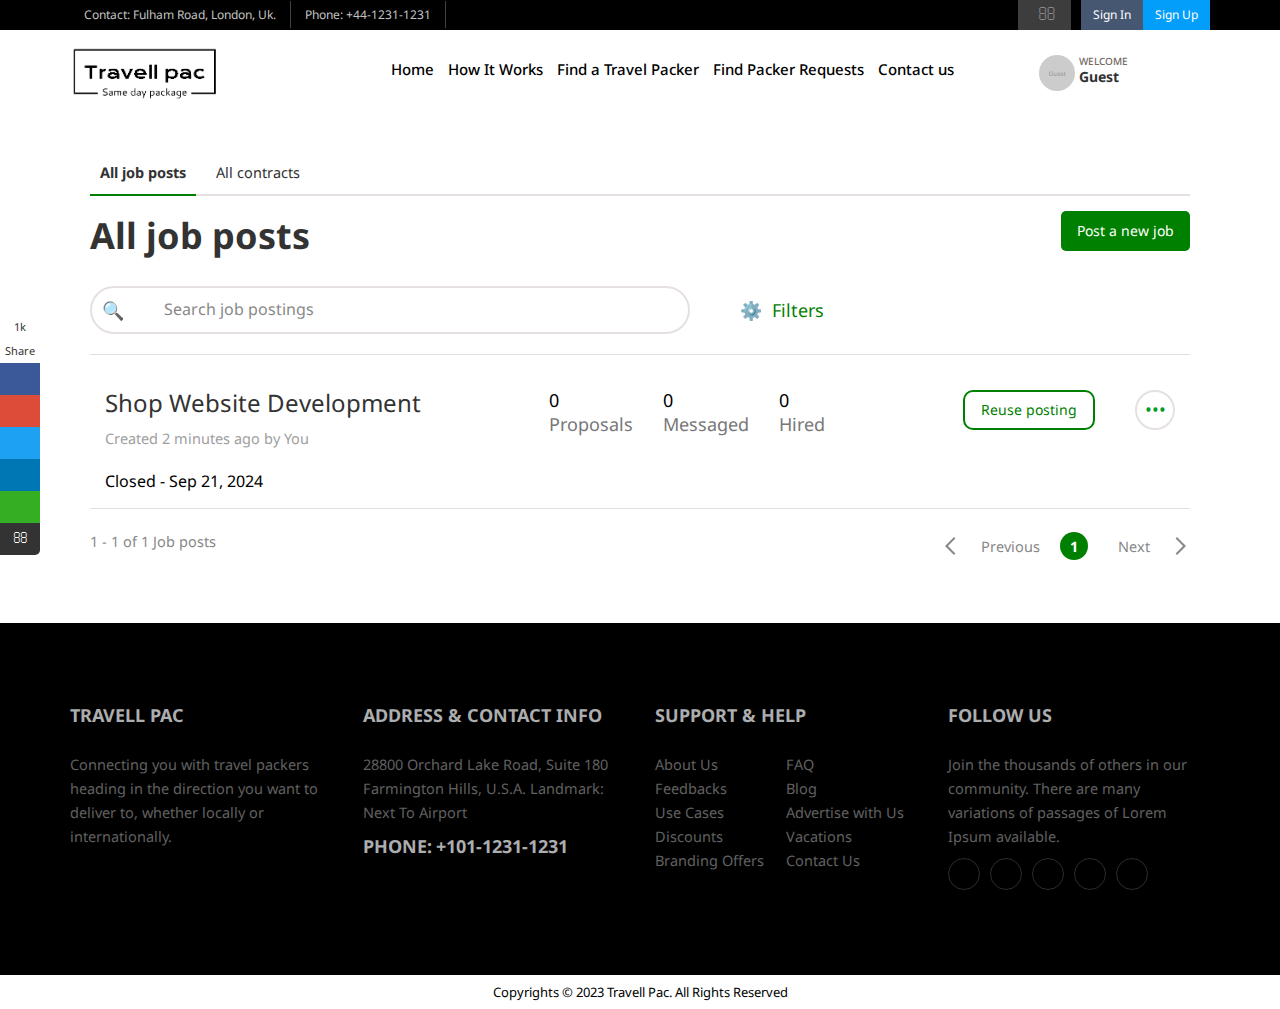
==== index.html @ 75d385e7 "feat: joblist profile settings" ====
<!DOCTYPE html>
<!-- saved from url=(0030)https://travelpac.m8share.com/ -->
<html lang="en">

<head>
    <meta http-equiv="Content-Type" content="text/html; charset=UTF-8">

    <!--== META TAGS ==-->

    <meta name="viewport" content="width=device-width, initial-scale=1, maximum-scale=1">
    <!-- FAV ICON -->
    <link rel="apple-touch-icon" sizes="180x180"
        href="https://travelpac.m8share.com/main/images/logo/apple-touch-icon.png">
    <link rel="icon" type="image/png" sizes="32x32"
        href="https://travelpac.m8share.com/main/images/logo/favicon-32x32.png">
    <link rel="icon" type="image/png" sizes="16x16"
        href="https://travelpac.m8share.com/main/images/logo/favicon-16x16.png">
    <!-- GOOGLE FONTS -->
    <link href="./Travell Pac - Secure Item Delivery via Travel Packers_files/css" rel="stylesheet">
    <!-- FONT-AWESOME ICON CSS -->
    <link rel="stylesheet" href="./Travell Pac - Secure Item Delivery via Travel Packers_files/font-awesome.min.css">
    <!--== ALL CSS FILES ==-->
    <link rel="stylesheet" href="./Travell Pac - Secure Item Delivery via Travel Packers_files/style.css">
    <link rel="stylesheet" href="./Travell Pac - Secure Item Delivery via Travel Packers_files/bootstrap.css">
    <link rel="stylesheet" href="./travel_joblist.css">

    <!-- Canonical Tag -->
    <link rel="canonical" href="https://www.travellpac.com/">

    <!-- Favicon -->
    <link rel="icon" href="https://www.travellpac.com/assets/images/favicon.ico" type="image/x-icon">

    <!-- Schema.org Markup -->
    <script type="application/ld+json">
    {
   "@context": "http://schema.org",
   "@type": "Organization",
   "name": "Travell Pac",
   "url": "https://www.travellpac.com",
   "logo": "https://www.travellpac.com/assets/images/logo.png",
   "sameAs": [
     "https://www.facebook.com/travellpac",
     "https://www.twitter.com/travellpac",
     "https://www.instagram.com/travellpac"
   ]
 }
</script>

    <title>Travell Pac - Secure Item Delivery via Travel Packers</title>

    <script defer="" src="./Travell Pac - Secure Item Delivery via Travel Packers_files/cdn.min.js.download"></script>

</head>

<body style="overflow: visible;">
    <!-- Preloader -->
    <div id="preloader" style="display: none;">
        <div id="status" style="display: none;">&nbsp;</div>
    </div>
    <div class="pop-bg"></div>

    <!-- MOBILE MENU -->
    <section>
        <div class="ed-mob-menu">
            <div class="ed-mob-menu-con">
                <div class="ed-mm-left">
                    <div class="wed-logo">
                        <a href="https://travelpac.m8share.com/"><img style="width:110px;"
                                src="./Travell Pac - Secure Item Delivery via Travel Packers_files/logo_black.png"
                                alt="">
                        </a>
                    </div>
                </div>
                <div class="ed-mm-right">
                    <div class="ed-mm-menu">
                        <a href="https://travelpac.m8share.com/#!" class="ed-micon"><i class="fa fa-bars"></i></a>
                        <div class="ed-mm-inn">
                            <a href="https://travelpac.m8share.com/" class="ed-mi-close"><i class="fa fa-times"></i></a>
                            <h4>Main</h4>
                            <ul>
                                <li><a href="https://travelpac.m8share.com/">Home</a></li>
                                <li><a href="https://travelpac.m8share.com/how-it-works">How It Works</a></li>

                            </ul>
                            <h4>Travel Packers</h4>
                            <ul>
                                <li><a href="https://travelpac.m8share.com/find-packer">Find a Travel Packer</a></li>
                                <li><a href="https://travelpac.m8share.com/become-packer">Become a Travel Packer</a>
                                </li>
                            </ul>
                            <h4>Support</h4>
                            <ul>
                                <li><a href="https://travelpac.m8share.com/safety-security">Safety &amp; Security</a>
                                </li>
                                <li><a href="https://travelpac.m8share.com/faq">FAQ</a></li>
                                <li><a href="https://travelpac.m8share.com/contact">Contact Us</a></li>
                            </ul>
                            <h4>Account</h4>
                            <ul>
                                <li><a href="https://travelpac.m8share.com/register">Sign Up</a></li>
                                <li><a href="https://travelpac.m8share.com/login">Login</a></li>
                                <li><a href="https://travelpac.m8share.com/forgot-password">Forgot Password</a></li>
                            </ul>

                        </div>
                    </div>
                </div>

            </div>
        </div>
    </section>
    <!--HEADER SECTION-->
    <section>

        <div class="ed-top">
            <div class="container">
                <div class="row">
                    <div class="col-md-12">
                        <div class="ed-com-t1-left">
                            <ul>
                                <li><a href="https://travelpac.m8share.com/#">Contact: Fulham Road, London, Uk.</a>
                                </li>
                                <li><a href="https://travelpac.m8share.com/#">Phone: +44-1231-1231</a>
                                </li>
                            </ul>
                        </div>
                        <div class="ed-com-t1-right">
                            <ul>
                                <li><span class="sear-pop pop-ini" data-pop="pop-search"><i
                                            class="fa fa-search aria-hidden=" true"=""></i></span></li>
                                <li><a href="https://travelpac.m8share.com/login" class="top-sign">Sign In</a>
                                </li>
                                <li><a href="https://travelpac.m8share.com/reqister" class="top-regi">Sign Up</a>
                                </li>

                            </ul>
                        </div>
                        <div class="ed-com-t1-social">
                            <ul>
                                <li><a href="https://travelpac.m8share.com/#"><i class="fa fa-facebook"
                                            aria-hidden="true"></i></a>
                                </li>
                                <li><a href="https://travelpac.m8share.com/#"><i class="fa fa-youtube"
                                            aria-hidden="true"></i></a>
                                </li>
                                <li><a href="https://travelpac.m8share.com/#"><i class="fa fa-twitter"
                                            aria-hidden="true"></i></a>
                                </li>
                            </ul>
                        </div>
                    </div>
                </div>
            </div>
        </div>

        <!-- LOGO AND MENU SECTION -->
        <div class="top-logo affix-top" data-spy="affix" data-offset-top="250">
            <div class="container">
                <div class="row">
                    <div class="col-md-12">
                        <div class="wed-logo">
                            <a href="https://travelpac.m8share.com/"><img style="width:150px"
                                    src="./Travell Pac - Secure Item Delivery via Travel Packers_files/logo_black.png"
                                    alt="">
                            </a>
                        </div>
                        <div class="main-menu">
                            <ul>
                                <li><a href="https://travelpac.m8share.com/">Home</a>
                                </li>
                                <li class="about-menu">
                                    <a href="https://travelpac.m8share.com/how-it-works" class="mm-arr">How It Works</a>
                                    <!-- MEGA MENU 1 -->

                                </li>

                                <li class="about-menu">
                                    <a href="https://travelpac.m8share.com/find-packer" class="mm-arr">Find a Travel
                                        Packer</a>
                                    <!-- MEGA MENU 1 -->

                                </li>

                                <li class="about-menu">
                                    <a href="https://travelpac.m8share.com/find-packer-requests" class="mm-arr">Find
                                        Packer Requests</a>
                                    <!-- MEGA MENU 1 -->

                                </li>

                                <li><a href="https://travelpac.m8share.com/contact">Contact us</a>
                                </li>
                            </ul>
                        </div>
                        <div class="al">
                            <div class="head-pro pop-ini" id="profileDropdown">
                                <div>
                                    <img src="./Travell Pac - Secure Item Delivery via Travel Packers_files/200"
                                        alt="Profile Image" loading="lazy">
                                    <div>
                                        <b>Welcome</b>
                                        <h4>Guest</h4>
                                    </div>
                                </div>
                                <i class="fa fa-angle-down dropdown-arrow"></i>
                            </div>

                            <!-- Dropdown Menu -->
                            <div class="dropdown-menu" id="dropdownMenu">
                                <a href="https://travelpac.m8share.com/login">Sign In</a>
                                <a href="https://travelpac.m8share.com/register">Sign Up</a>
                            </div>
                        </div>
                    </div>
                </div>
            </div>
        </div>
        <!-- HEADER & MENU -->
        <div class="menu-pop menu-pop2 pop pop-advi">
            <span class="menu-pop-clo pop-clo"><i class="fa fa-times" aria-hidden="true"></i></span>
            <div class="inn">
                <div class="menu-pop-help">
                    <h4>Support Team</h4>
                    <div class="user-pro">
                        <img src="./Travell Pac - Secure Item Delivery via Travel Packers_files/1.jpg" alt=""
                            loading="lazy">
                    </div>
                    <div class="user-bio">
                        <h5>Ashley emyy</h5>
                        <span>Senior trip advisor</span>
                        <a href="https://travelpac.m8share.com/enquiry.html" class="btn btn-primary btn-sm">Ask your
                            doubts</a>
                    </div>
                </div>
                <div class="menu-pop-soci">
                    <ul>
                        <li><a href="https://travelpac.m8share.com/#"><i class="fa fa-facebook"
                                    aria-hidden="true"></i></a></li>
                        <li><a href="https://travelpac.m8share.com/#"><i class="fa fa-twitter"
                                    aria-hidden="true"></i></a></li>
                        <li><a href="https://travelpac.m8share.com/#"><i class="fa fa-whatsapp"
                                    aria-hidden="true"></i></a></li>
                        <li><a href="https://travelpac.m8share.com/#"><i class="fa fa-linkedin"
                                    aria-hidden="true"></i></a></li>
                        <li><a href="https://travelpac.m8share.com/#"><i class="fa fa-youtube-play"
                                    aria-hidden="true"></i></a></li>
                        <li><a href="https://travelpac.m8share.com/#"><i class="fa fa-instagram"
                                    aria-hidden="true"></i></a></li>
                    </ul>
                </div>

                <ul class="menu-pop-info">
                    <li><a href="https://travelpac.m8share.com/#!"><i class="fa fa-phone" aria-hidden="true"></i>+92
                            (8800) 68 - 8960</a></li>
                    <li><a href="https://travelpac.m8share.com/#!"><i class="fa fa-whatsapp" aria-hidden="true"></i>+92
                            (8800) 68 - 8960</a></li>
                    <li><a href="https://travelpac.m8share.com/#!"><i class="fa fa-envelope-o"
                                aria-hidden="true"></i>help@company.com</a></li>
                    <li><a href="https://travelpac.m8share.com/#!"><i class="fa fa-map-marker"
                                aria-hidden="true"></i>3812 Lena Lane City Jackson
                            Mississippi</a></li>
                </ul>

                <div class="late-news">
                    <h4>Latest news</h4>
                    <ul>
                        <li>
                            <div class="rel-pro-img">
                                <img src="./Travell Pac - Secure Item Delivery via Travel Packers_files/01.jpg" alt=""
                                    loading="lazy">
                            </div>
                            <div class="rel-pro-con">
                                <h5>Long established fact that a reader distracted</h5>
                                <span class="ic-date">12 Dec 2023</span>
                            </div>
                            <a href="https://travelpac.m8share.com/hotel-detail.html" class="fclick"></a>
                        </li>
                        <li>
                            <div class="rel-pro-img">
                                <img src="./Travell Pac - Secure Item Delivery via Travel Packers_files/02.jpeg" alt=""
                                    loading="lazy">
                            </div>
                            <div class="rel-pro-con">
                                <h5>Long established fact that a reader distracted</h5>
                                <span class="ic-date">12 Dec 2023</span>
                            </div>
                            <a href="https://travelpac.m8share.com/hotel-detail.html" class="fclick"></a>
                        </li>
                        <li>
                            <div class="rel-pro-img">
                                <img src="./Travell Pac - Secure Item Delivery via Travel Packers_files/04.jpeg" alt=""
                                    loading="lazy">
                            </div>
                            <div class="rel-pro-con">
                                <h5>Long established fact that a reader distracted</h5>
                                <span class="ic-date">12 Dec 2023</span>
                            </div>
                            <a href="https://travelpac.m8share.com/hotel-detail.html" class="fclick"></a>
                        </li>
                        <li>
                            <div class="rel-pro-img">
                                <img src="./Travell Pac - Secure Item Delivery via Travel Packers_files/05.jpeg" alt=""
                                    loading="lazy">
                            </div>
                            <div class="rel-pro-con">
                                <h5>Long established fact that a reader distracted</h5>
                                <span class="ic-date">12 Dec 2023</span>
                            </div>
                            <a href="https://travelpac.m8share.com/hotel-detail.html" class="fclick"></a>
                        </li>
                    </ul>
                </div>

                <!-- HELP BOX -->
                <div class="prof-rhs-help">
                    <div class="inn">
                        <h3>Tell us your Needs</h3>
                        <p>Tell us what kind of service you are looking for.</p>
                        <a href="https://travelpac.m8share.com/register.html">Register for free</a>
                    </div>
                </div>
                <!-- END HELP BOX -->
            </div>
        </div>
        <!-- END HEADER & MENU -->
    </section>

    <script>
        document.getElementById('profileDropdown').addEventListener('click', function () {
            var dropdownMenu = document.getElementById('dropdownMenu');
            var profileDropdown = document.getElementById('profileDropdown');

            // Toggle dropdown menu visibility
            dropdownMenu.style.display = dropdownMenu.style.display === 'block' ? 'none' : 'block';

            // Toggle the open class to rotate the arrow
            profileDropdown.classList.toggle('open');
        });

        // Close the dropdown if clicked outside
        window.addEventListener('click', function (event) {
            var profileDropdown = document.getElementById('profileDropdown');
            var dropdownMenu = document.getElementById('dropdownMenu');

            if (!profileDropdown.contains(event.target)) {
                dropdownMenu.style.display = 'none';
                profileDropdown.classList.remove('open');
            }
        });

    </script>
    <!--END HEADER SECTION-->

    <!--====== JOBLIST  SECTION ==========-->
    <section>
        <div class=" tb-space">
            <div class="container tips_1">
                <div class="container-joblist .tb-space">
                    <!-- Tabs -->
                    <div class="tabs">
                        <span class="line" style="width: 100%;"></span>
                        <span class="tab active">All job posts</span>
                        <span class="tab">All contracts</span>
                    </div>
                    <header class="header">
                        <h3>All job posts</h3>
                        <!-- Post a new job button -->
                        <button class="post-new-job">Post a new job</button>
                    </header>
                    <!-- Search Bar and Filters -->
                    <div class="search-section">
                        <div class="search-container">
                            <span class="search-icon">🔍</span>
                            <input type="text" placeholder="Search job postings">

                        </div>
                        <span class="filter-section">
                            <span class="filter-icon">⚙️</span>
                            <a href="#" class="filter-link">
                                Filters
                            </a>
                        </span>
                    </div>
                    <!-- Job Post -->
                    <div class="job-post">
                        <div class="job-section">
                            <div class="job-title">
                                <h3>Shop Website Development</h3>
                                <span>Created 2 minutes ago by You</span>
                            </div>
                            <div class="job-meta">
                                <span class="notify"><small>0</small> Proposals</span>
                                <span class="notify"><small>0</small> Messaged</span>
                                <span class="notify"><small>0</small> Hired</span>
                            </div>

                            <div class="repost-section">
                                <button class="reuse-posting">Reuse posting</button>
                                <button class="dots">•••</button>
                            </div>

                        </div>
                        <div class="closed-date">Closed - Sep 21, 2024</div>
                    </div>

                    <!-- Pagination -->
                    <div class="pagination">
                        <p>1 - 1 of 1 Job posts</p>
                        <div class="page-section">
                            <span class="ooui--next-rtl"></span>
                            <span class="previous">Previous</span>
                            <div class="page-numbers">
                                <span class="page-number active">1</span>
                            </div>
                            <span class="next">Next</span>
                            <span class="ooui--next-ltr"></span>
                        </div>
                    </div>
                </div>
            </div>
        </div>
        </div>
    </section>
    <!--====== END PROFILE SECTION  ==========-->

    <!--====== FOOTER 1 ==========-->

    <!--====== FOOTER 2 ==========-->
    <section>
        <div class="rows">
            <div class="footer " style="padding-top:70px;">
                <div class="container">
                    <div class="foot-sec2 pt-5">
                        <div>
                            <div class="row">
                                <div class="col-sm-3 foot-spec foot-com">
                                    <h4><span>Travell</span> Pac</h4>
                                    <p>Connecting you with travel packers heading in the direction you want to deliver
                                        to, whether locally or internationally.</p>
                                </div>
                                <div class="col-sm-3 foot-spec foot-com">
                                    <h4><span>Address</span> &amp; Contact Info</h4>
                                    <p>28800 Orchard Lake Road, Suite 180 Farmington Hills, U.S.A. Landmark: Next To
                                        Airport</p>
                                    <p><span class="strong">Phone:</span> <span
                                            class="highlighted">+101-1231-1231</span></p>
                                </div>
                                <div class="col-sm-3 col-md-3 foot-spec foot-com">
                                    <h4><span>Support</span> &amp; Help</h4>
                                    <ul class="two-columns">
                                        <li><a href="https://travelpac.m8share.com/#">About Us</a></li>
                                        <li><a href="https://travelpac.m8share.com/#">FAQ</a></li>
                                        <li><a href="https://travelpac.m8share.com/#">Feedbacks</a></li>
                                        <li><a href="https://travelpac.m8share.com/#">Blog</a></li>
                                        <li><a href="https://travelpac.m8share.com/#">Use Cases</a></li>
                                        <li><a href="https://travelpac.m8share.com/#">Advertise with Us</a></li>
                                        <li><a href="https://travelpac.m8share.com/#">Discounts</a></li>
                                        <li><a href="https://travelpac.m8share.com/#">Vacations</a></li>
                                        <li><a href="https://travelpac.m8share.com/#">Branding Offers</a></li>
                                        <li><a href="https://travelpac.m8share.com/#">Contact Us</a></li>
                                    </ul>
                                </div>
                                <div class="col-sm-3 foot-social foot-spec foot-com">
                                    <h4><span>Follow</span> Us</h4>
                                    <p>Join the thousands of others in our community. There are many variations of
                                        passages of Lorem Ipsum available.</p>
                                    <ul>
                                        <li><a href="https://travelpac.m8share.com/#"><i class="fa fa-facebook"
                                                    aria-hidden="true"></i></a></li>
                                        <li><a href="https://travelpac.m8share.com/#"><i class="fa fa-google-plus"
                                                    aria-hidden="true"></i></a></li>
                                        <li><a href="https://travelpac.m8share.com/#"><i class="fa fa-twitter"
                                                    aria-hidden="true"></i></a></li>
                                        <li><a href="https://travelpac.m8share.com/#"><i class="fa fa-linkedin"
                                                    aria-hidden="true"></i></a></li>
                                        <li><a href="https://travelpac.m8share.com/#"><i class="fa fa-youtube"
                                                    aria-hidden="true"></i></a></li>
                                    </ul>
                                </div>
                            </div>
                        </div>
                    </div>
                </div>
            </div>
        </div>
    </section>
    <!--====== FOOTER - COPYRIGHT ==========-->
    <section>
        <div class="rows copy">
            <div class="container">
                <p>Copyrights © 2023 Travell Pac. All Rights Reserved</p>
            </div>
        </div>
    </section>
    <section>
        <div class="icon-float">
            <ul>
                <li><a href="https://travelpac.m8share.com/#" class="sh">1k <br> Share</a></li>
                <li><a href="https://travelpac.m8share.com/#" class="fb1"><i class="fa fa-facebook"
                            aria-hidden="true"></i></a></li>
                <li><a href="https://travelpac.m8share.com/#" class="gp1"><i class="fa fa-google-plus"
                            aria-hidden="true"></i></a></li>
                <li><a href="https://travelpac.m8share.com/#" class="tw1"><i class="fa fa-twitter"
                            aria-hidden="true"></i></a></li>
                <li><a href="https://travelpac.m8share.com/#" class="li1"><i class="fa fa-linkedin"
                            aria-hidden="true"></i></a></li>
                <li><a href="https://travelpac.m8share.com/#" class="wa1"><i class="fa fa-whatsapp"
                            aria-hidden="true"></i></a></li>
                <li><a href="https://travelpac.m8share.com/#" class="sh1"><i class="fa fa-envelope-o"
                            aria-hidden="true"></i></a></li>
            </ul>
        </div>
    </section>
    <!--========= Scripts ===========-->
    <script src="./Travell Pac - Secure Item Delivery via Travel Packers_files/jquery-latest.min.js.download"></script>
    <script src="./Travell Pac - Secure Item Delivery via Travel Packers_files/bootstrap.js.download"></script>
    <script src="./Travell Pac - Secure Item Delivery via Travel Packers_files/jquery-ui.js.download"></script>
    <script src="./Travell Pac - Secure Item Delivery via Travel Packers_files/wow.min.js.download"></script>
    <script src="./Travell Pac - Secure Item Delivery via Travel Packers_files/select-opt.js.download"></script>
    <script src="./Travell Pac - Secure Item Delivery via Travel Packers_files/slick.js.download"></script>
    <script src="./Travell Pac - Secure Item Delivery via Travel Packers_files/custom.js.download"></script>
    <script src="./travel_joblist.js"></script>
    <script>
        $('.multiple-items').slick({
            dots: true,
            arrows: false,
            infinite: false,
            slidesToShow: 3,
            slidesToScroll: 1,
            autoplay: true,
            autoplaySpeed: 3000,
            responsive: [{
                breakpoint: 992,
                settings: {
                    slidesToShow: 1,
                    slidesToScroll: 1,
                    centerMode: false,
                }
            }]

        });
        $('.slider-all').slick({
            dots: true,
            infinite: false,
            slidesToShow: 2,
            slidesToScroll: 1,
            autoplay: false,
            autoplaySpeed: 3000,
            responsive: [{
                breakpoint: 992,
                settings: {
                    slidesToShow: 1,
                    slidesToScroll: 1,
                    centerMode: false,
                }
            }]

        });
    </script>


</body>

</html>
---- Travell Pac - Secure Item Delivery via Travel Packers_files/style.css ----
@import url("https://fonts.googleapis.com/css2?family=Playfair+Display:wght@500;600;700&display=swap"); @import url("https://fonts.googleapis.com/css2?family=Noto+Sans:wght@300;400;500;600;700&display=swap"); body {
    font-family: "Noto Sans", sans-serif;
    font-size: 14px;
    color: rgb(114, 112, 112);
}

/*! CSS Used fontfaces */
@font-face {
    font-family: "Founders Grotesk-Medium";
    src: url("https://anima-uploads.s3.amazonaws.com/5a58a55c34afe0000bedfddd/FoundersGrotesk-Medium.ttf") format("truetype");
}

@font-face {
    font-family: "Founders Grotesk-Regular";
    src: url("https://anima-uploads.s3.amazonaws.com/5a58a55c34afe0000bedfddd/FoundersGrotesk-Regular.ttf") format("truetype");
}
a {
    text-decoration: none;
    cursor: pointer;
    transition: all 0.5s ease 0s;
}

a:hover {
    text-decoration: none;
    transition: all 0.5s ease 0s;
}

a, p, li, td, span {
    font-size: 14.5px;
    line-height: 24px;
    font-weight: 400;
}

h1, h2 {
    font-family: "Playfair Display", serif;
    font-weight: 700;
}

ol, ul {
    list-style: none;
    padding: 0px;
    margin: 0px;
}

div::after {
    content: "";
    display: table;
}

.link-btn {
    font-weight: 600;
    padding: 8px 25px;
    border-radius: 3px;
    text-decoration: none;
    display: inline-block;
    cursor: pointer;
    font-size: 14px;
    transition: all 0.5s ease 0s;
    color: rgb(255, 255, 255);
    border: 0px solid #e92c45;
    background: #e92c45;
}

.link-btn:hover {
    background-color: rgb(226, 52, 100);
    transition: all 0.5s ease 0s;
    color: rgb(255, 255, 255);
}

.div {
    transition: all 0.5s ease 0s;
}

.div:hover {
    transition: all 0.5s ease 0s;
}

.com-colo-abou {
}

.com-colo-abou p, li {
    color: rgb(136, 136, 136);
}
:root{
    --topspac: 70px;
}
@media screen and (max-width:992px) {
    :root{
        --topspac:54px;
    }
}
.inn-page-bg {
    position: relative;
    overflow: hidden;
    background: rgb(243, 243, 243);
    margin-top: var(--topspac);
}
.inn-page-bg.com-colo{margin-top: 0;}
.inn-page-con-bg {
    position: relative;
    overflow: hidden;
    background: rgb(255, 255, 255);
    box-shadow: rgba(150, 150, 150, 0.4) 0px -2px 7px;
    padding: 70px 20px 30px;
}

::-webkit-input-placeholder {
    color: rgb(107, 122, 136);
}

.head {
    background: rgb(255, 255, 255);
    padding: 15px 0px;
    transition: opacity 2s ease-in 0s;
}

.head_left {
    padding-left: 0px !important;
}

.head_left img {
}

.head_right_all {
    padding-right: 1px !important;
}

.head_right {
}

.head_right ul {
    padding: 0px;
    margin: 0px auto;
    float: right;
}

.head_right ul li {
    display: inline-block;
    vertical-align: bottom;
}

.head_right ul li a {
    font-size: 13px;
    font-weight: 600;
    text-decoration: none;

}

.head_right ul li:first-child a {
    padding-right: 7px;
    color: rgb(94, 100, 105);
}

.head_right ul li:nth-child(2) a {
    padding-right: 7px;
    color: rgb(94, 100, 105);
}

.head_right ul li:nth-child(3) a {
}

.head_right ul li a i {
}

.head_right ul li a .fa-facebook {
    background: rgb(59, 89, 152);
}

.head_right ul li a .fa-google-plus {
    background: rgb(221, 75, 57);
}

.head_right ul li a .fa-twitter {
    background: rgb(85, 172, 238);
}

.head_right ul li a .fa-linkedin {
    background: rgb(0, 119, 181);
}

.head_right ul li a .fa-whatsapp {
    background: rgb(62, 173, 25);
}

.head_right ul li:nth-child(2) {
}

.spe-title {
    text-align: center;
    position: relative;
    overflow: hidden;
    margin-bottom: 50px;
}

.spe-title h2{
    margin-bottom: 0px;
    padding-bottom: 20px;
    margin-top: 0px;
    text-transform: capitalize;
    font-size: 44px;
    color: rgb(37, 61, 82);
}

.spe-title h2 span{
    color: rgb(244, 54, 79);
    font-size: 44px;
    font-weight: 600;
}
.tit-inn-pg h1{}
.tit-inn-pg h1 span{}
.spe-title p {
    margin-bottom: 0px;
    font-size: 20px;
    font-weight: 300;
    padding-top: 12px;
    color: rgb(136, 136, 136);
    line-height: 30px;
}

.spe-title-1 {
}

.spe-title-1 h2 {
    color: rgb(37, 61, 82);
}

.spe-title-1 h2 span {
}

.spe-title-1 p {
    color: rgb(78, 89, 99);
}

.title-line {
    margin-top: -10px;
}

.tl-1 {
    width: 80px;
    height: 1px;
    display: inline-block;
    background: rgb(238, 238, 238);
}

.tl-2 {
    display: inline-block;
    height: 12px;
    margin: 0px 5px;
    position: relative;
    top: 5px;
    width: 12px;
    border: 1px solid rgb(235, 193, 49);
    border-radius: 50px;
}

.tl-3 {
    width: 80px;
    height: 1px;
    display: inline-block;
    background: rgb(238, 238, 238);
}

.menu_book {
    float: right;
    position: relative;
    overflow: hidden;
    margin-top: 10px;
}

.nav > li > a {
    font-weight: 600;
    font-size: 14px;

}

.dropdown-menu > li > a {
    font-weight: 500;
    font-size: 14px;

}

.menu_book a {
    font-weight: 700;
    text-decoration: none;
    color: rgb(255, 255, 255);
    padding: 6px 15px;
    border-radius: 2px;
    display: inline-block;
    background: linear-gradient(rgb(26, 165, 216), rgb(19, 134, 177));

}

.menu_book a:hover {
    color: rgb(255, 255, 255);
    background: rgb(76, 178, 219);
    border-radius: 2px;
    box-shadow: rgba(0, 0, 0, 0.25) 0px 1px 5px;
}

.dropdown-menu > li > a {
    transition: all 0.5s ease 0s;
}

.dropdown-menu > li > a {
}

.dropdown-menu > li > a:hover {
    transition: all 0.5s ease 0s;
    background-color: rgb(26, 165, 216);
    cursor: pointer;
    padding-left: 25px;
}

.tourz-hom-ser {
    position: relative;
    overflow: hidden;
}

.tourz-hom-ser ul {
}
.ban-shrt-cut-link{
    float: left;
    width: 100%;
    padding-top: 30px;
}
.tourz-hom-ser ul li, .ban-shrt-cut-link ul li {
    float: left;
    width: 33.333%;
    padding: 0px 15px;
}
.ban-shrt-cut-link ul li{width: auto;padding: 0 12px 12px 0;}
.ban-shrt-cut-link ul li a {
    background: #e8095a00;
    width: 90px;
    height: 90px;
    display: block;
    padding: 18px 2px 10px 2px;
    text-align: center;
    color: #fff;
    border-radius: 5px;
    /* font-family: 'Arimo', sans-serif; */
    /* position: relative; */
    /* overflow: hidden; */
    line-height: 24px;
    border: 1px solid #9fa8a0;
}
.ban-shrt-cut-link ul li img{
    display: table;
    text-align: center;
    margin: 0 auto;
    padding-bottom: 5px;
    width: 36px;
}
.hom-quick-acc {
    position: relative;
    background-image: linear-gradient(225deg, rgb(240, 240, 255) 0%, rgb(227, 210, 255) 99%);
    border-radius: 45px;
    padding: 40px;
    text-align: center;
    box-shadow: rgba(0, 0, 0, 0.05) 0px 2px 12px -3px;
}

.cta-1 {
    text-transform: uppercase;
    font-weight: 700;
    padding: 10px 60px;
    border-radius: 2px;
    text-decoration: none;
    display: inline-block;
    color: rgb(255, 255, 255);
    font-size: 13px;
    transition: all 0.5s ease 0s;
    background: rgb(0, 0, 0);
    border: 2px solid rgb(0, 0, 0);
}

.hom-quick-acc:hover .cta-1 {
    background: rgb(255, 255, 255);
    color: rgb(0, 0, 0);
    box-shadow: rgba(29, 29, 33, 0.09) 0px 14px 12px -3px;
    border: 2px solid rgb(0, 0, 0);
}

.cta-2 {
    background: linear-gradient(39deg, rgb(68, 68, 189), rgb(3, 158, 249) 80%) 0% 0% / 100% 100% rgb(37, 111, 218);
    color: rgb(255, 255, 255);
    border: 0px solid rgb(255, 167, 120);
    padding: 12px 40px;
    font-size: 16px;
    transition: all 0.5s ease 0s;
    border-radius: 5px;
    font-weight: 500;
    text-align: center;
    display: block;
}

.cta-3-sml {
}

.hom-quick-acc-1 {
}

.hom-quick-acc-2 {
    background-image: linear-gradient(225deg, rgb(255, 237, 254) 0%, rgb(255, 210, 210) 99%);
}

.hom-quick-acc-3 {
    background-image: linear-gradient(135deg, rgb(253, 252, 251) 0%, rgb(226, 209, 195) 100%);
}

.hom-quick-acc-4 {
    background-image: linear-gradient(to top, rgb(204, 237, 208) 0%, rgb(238, 255, 236) 100%);
}

.hom-quick-acc-5 {
    background-image: linear-gradient(to top, rgb(234, 241, 184) 0%, rgb(250, 255, 218) 100%);
}

.hom-quick-acc h2 {
    color: rgb(0, 0, 0);
    font-size: 23px;
    font-weight: 500;
    line-height: 38px;
    padding-bottom: 30px;
    margin: 0px;
}

.hom-quick-acc h2 span {
    font-family: "Playfair Display", serif;
    font-size: 38px;
    font-weight: 500;
    display: block;
    line-height: 38px;
}

.hom-quick-acc img {
    position: relative;
    width: 90%;
    right: 0px;
    bottom: 0px;
}

.tourz-pop-ser-btn {
}

.tourz-pop-ser-btn img {
}

.tourz-top-phone {
    border: 1px solid rgb(154, 114, 154);
    border-radius: 50px;
}

.autocomplete-content ul li a {
    border-bottom: 1px solid rgb(224, 224, 224);
}

.profile-btn {
    border: none;
    height: 30px;
    line-height: 26px;
    color: rgb(255, 255, 255);
    padding: 2px 10px;
    border-radius: 2px;

    background: linear-gradient(rgb(232, 9, 90), rgb(212, 8, 82));
}

.profile-btn:hover {
    color: rgb(255, 255, 255);
}

.autocomplete-content li img {
    float: left;
    left: 0px;
    top: 15px;
    width: 26px !important;
    height: 26px !important;
}

.autocomplete-content li {
}

.al {
    float: left;
    position: relative;
    width: calc(15%);
}

.al::after {
    font-size: 22px;
    transition: all 0.5s ease 0s;
    right: -12px;
    top: 5px;
    color: rgb(216, 200, 191);
}

.head-pro {
    padding: 10px 0px 0px;
    display: flex;
    align-items: center;
    cursor: pointer;
    position: relative;
    gap: 10px;
}

.head-pro img {
    width: 36px;
    height: 36px;
    border-radius: 50%;
    object-fit: cover;
    float: left;
    margin-right: 10px;
    transition: all 0.5s ease 0s;
    animation: 5s ease 0s infinite normal both running roatepro;
    position: absolute;
    left: 0px;
    top: 15px;
}
.al .dropdown-menu {
    display: none;
    position: absolute;
    top: 50px;
    right: 0;
    background-color: #fff;
    border: 1px solid #ddd;
    border-radius: 4px;
    box-shadow: 0 2px 10px rgba(0, 0, 0, 0.1);
    min-width: 150px;
    z-index: 1000;
    padding: 10px 0;
}

.al .dropdown-menu a {
    display: block;
    padding: 10px 20px;
    text-decoration: none;
    color: #333;
    font-weight: 500;
    transition: background-color 0.3s ease;
}

.al .dropdown-menu a:hover {
    background-color: #f5f5f5;
}

.al .dropdown-arrow {
    position: relative;
    top: 10px;
}
/* Rotating arrow on open */
.head-pro.open .dropdown-arrow {
    transform: rotate(180deg);
}

@keyframes roatepro {
    0% {
        transform: rotate(0deg);
    }

    25% {
        transform: rotate(-20deg);
    }

    50% {
        transform: rotate(0deg);
    }

    75% {
        transform: rotate(20deg);
    }

    100% {
        transform: rotate(0deg);
    }
}

.head-pro div {
    padding: 0px 0px 0px 20px;
}

.head-pro b {
    padding: 0px;
    font-size: 10px;
    font-weight: 500;
    color: rgb(116, 106, 99);
    line-height: 15px;
    text-transform: uppercase;
}

.head-pro h4 {
    margin: -1px 0px 0px;
    font-size: 14px;
    line-height: 15px;
}

.fclick {
    position: absolute;
    width: 100%;
    height: 100%;
    inset: 0px;
}

.tourz-search {
    padding: 80px 0px 60px;
    background: url("../images/banne.png") center bottom / 100% no-repeat rgb(255, 214, 0);
    position: relative;
    margin-top: var(--topspac);
}

.tourz-search-1 {
    padding: 0px 0px 20px;
    width: 100%;
    margin: 0px auto;
    text-align: center;
    position: relative;
}

.tourz-search-1 h1 {
    font-size: 56px;
    padding-bottom: 10px;
    color: rgb(0, 0, 0);
}

.tourz-search-1 p {
    font-size: 20px;
}

.ban-search {
    width: 90%;
    position: relative;
    background: rgb(255, 255, 255);
    padding: 15px;
    border-radius: 10px;
    margin: 30px auto 0px;
    display: table;
    box-shadow: rgba(29, 29, 33, 0.09) 0px 2px 12px -3px;
    transition: all 0.5s ease-in-out 0s;
}

.ban-search.act {
    z-index: 4;
}

.ban-search ul {
    margin: 0px;
    padding: 0px;
}

.ban-search ul li {
    /* float: left;
    width: 20%; */
    padding: 0px 5px;
    list-style-type: none;
    text-align: center;
    font-family: "Noto Sans";
}

.ban-search ul li.sr-look {
    width: 25%;
}

.ban-search ul li.sr-date {
    width: 15%;
}

.ban-search ul li.sr-gue {
    width: 25%;
}

.ban-search ul li.sr-btn {
}

.ban-search ul li.sr-look .chosen-container-single, .ban-search ul li.sr-look .chosen-container-single .chosen-single {
    border-radius: 30px 0px 0px 30px;
    border: 0px;
}

.ban-search ul li input, .ban-search ul li .chosen-select {
    height: 52px;
    border: 0px solid rgb(56, 73, 106);
}

.ban-search .chosen-container .chosen-single {
    border: 0px;
    height: 50px;
    line-height: 40px;
    padding: 15px 5px 0px 15px;
}

.ban-search ul li.sr-look .chosen-container-single .chosen-single span {
}

.ban-search ul li.sr-look .chosen-container-single .chosen-single div b::before {
    top: 7px;
}

.ban-search ul li.sr-sea {
    width: 53%;
    margin: 0px 1%;
}

.ban-search ul li input {
    width: 100%;
    display: block;
    line-height: 38px;
    outline: none;
    background: rgb(255, 255, 255);
    box-sizing: border-box;
    color: rgb(26, 42, 56);
    font-weight: 600;
    opacity: 1;
    font-family: "Noto Sans";
    box-shadow: none;
    font-size: 16px !important;
}

.ban-search ul li input[type="submit"] {
    background: linear-gradient(39deg, rgb(68, 68, 189), rgb(3, 158, 249) 80%);
    color: rgb(255, 255, 255);
    border: 0px solid rgb(255, 167, 120);
    padding: 5px 15px;
    font-size: 18px;
    letter-spacing: 1px;
    transition: all 0.5s ease 0s;
    border-radius: 5px;
    font-weight: 600;
    font-family: "Noto Sans";
    text-align: center;
}

.ban-search ul li input[type="submit"]:hover {
    transition: all 0.5s ease 0s;
}

.ban-search ul li .form-group {
    margin: 0px;
}

.ban-search ul li .form-group label {
    font-size: 13px;
    font-weight: 500;
    display: none;
}

.ban-search .chosen-container {
    border: 0px solid rgb(56, 73, 106);
}

.ban-search .chosen-container-single .chosen-single span {
    font-size: 16px;
    font-weight: 600;
}

.ban-search .chosen-container .chosen-results li.active-result {
    font-size: 15px;
    font-weight: 600;
    color: rgb(68, 86, 103);
    border-bottom: 1px solid rgb(246, 243, 255);
    border-radius: 0px;
    padding: 10px 5px 10px 10px;
    transition: all 0.3s ease 0s;
    background-color: rgb(255, 255, 255);
    background-image: none;
    font-family: "Noto Sans";
}

.ban-search .chosen-container .chosen-results li.highlighted {
    background-color: rgb(236, 244, 255);
    background-image: none;
    color: rgb(71, 131, 221);
    padding-left: 10px;
}

.chosen-container .chosen-results li:last-child {
    border-bottom: 0px;
}

.form-group select {
    border: 1px solid rgb(96, 30, 79);
    height: 45px;
    font-size: 15px;
    border-radius: 5px;
}

.ui-state-default, .ui-widget-content .ui-state-default, .ui-widget-header .ui-state-default, .ui-button, html .ui-button.ui-state-disabled:hover, html .ui-button.ui-state-disabled:active {
    border: 0px solid rgb(180, 180, 180);
    background: rgb(241, 244, 245);
    font-weight: 500;
    color: rgb(110, 125, 147);
    padding: 4px 2px 3px;
    border-radius: 2px;
}

.ui-state-default a, .ui-state-default a:link, .ui-state-default a:visited, a.ui-button, a:link.ui-button, a:visited.ui-button, .ui-button {
    color: rgb(69, 69, 69);
    text-decoration: none;
}

.ui-state-hover, .ui-widget-content .ui-state-hover, .ui-widget-header .ui-state-hover, .ui-state-focus, .ui-widget-content .ui-state-focus, .ui-widget-header .ui-state-focus, .ui-button:hover, .ui-button:focus {
    font-weight: normal;
    border: 0px solid rgb(218, 213, 94);
    background: rgb(19, 175, 17);
    color: rgb(255, 255, 255);
}

.ui-state-hover a, .ui-state-hover a:hover, .ui-state-hover a:link, .ui-state-hover a:visited, .ui-state-focus a, .ui-state-focus a:hover, .ui-state-focus a:link, .ui-state-focus a:visited, a.ui-button:hover, a.ui-button:focus {
    color: rgb(43, 43, 43);
    text-decoration: none;
}

.ui-visual-focus {
    box-shadow: rgb(94, 158, 214) 0px 0px 3px 1px;
}

.ui-state-active, .ui-widget-content .ui-state-active, .ui-widget-header .ui-state-active, a.ui-button:active, .ui-button:active, .ui-button.ui-state-active:hover {
    font-weight: normal;
    border: 0px solid rgb(218, 213, 94);
    background: rgb(4, 69, 250);
    color: rgb(255, 255, 255);
}

.ui-icon-background, .ui-state-active .ui-icon-background {
    border: rgb(0, 62, 255);
    background-color: rgb(255, 255, 255);
}

.ui-state-active a, .ui-state-active a:link, .ui-state-active a:visited {
    color: rgb(255, 255, 255);
    text-decoration: none;
}

.chosen-select {
    width: 100%;
    font-size: 14px;
    font-weight: 500;
    padding: 10px;
    height: 40px;
}

.chosen-select-deselect {
    width: 100%;
}

.chosen-container {
    display: inline-block;
    font-size: 14px;
    position: relative;
    vertical-align: middle;
    height: 52px;
    border-radius: 4px;
    width: 100% !important;
}

.chosen-container .chosen-drop {
    background: rgb(255, 255, 255);
    border: 1px solid rgb(250, 251, 251);
    border-bottom-right-radius: 4px;
    border-bottom-left-radius: 4px;
    box-shadow: rgba(0, 0, 0, 0.25) 0px 8px 16px -6px;
    margin-top: -1px;
    position: absolute;
    top: 100%;
    left: -9000px;
    z-index: 1060;
    padding: 6px;
}

.chosen-container.chosen-with-drop .chosen-drop {
    left: 0px;
    right: 0px;
}

.chosen-container .chosen-results {
    color: rgb(85, 85, 85);
    margin: 0px 4px 4px 0px;
    max-height: 240px;
    padding: 0px 0px 0px 4px;
    position: relative;
    overflow: hidden auto;
}

.chosen-container .chosen-results li {
    display: none;
    line-height: 1.42857;
    list-style: none;
    margin: 0px;
    padding: 8px 6px;
    font-size: 14px;
    font-weight: 500;
    color: rgb(23, 27, 30);
    border-radius: 0px;
    width: 100%;
    border-bottom: 1px solid rgb(249, 243, 243);
}

.chosen-container .chosen-results li em {
    background: rgb(254, 255, 222);
    font-style: normal;
}

.chosen-container .chosen-results li.group-result {
    display: list-item;
    cursor: default;
    color: rgb(153, 153, 153);
    font-weight: 700;
}

.chosen-container .chosen-results li.group-option {
    padding-left: 15px;
}

.chosen-container .chosen-results li.active-result {
    cursor: pointer;
    display: list-item;
}

.chosen-container .chosen-results li.highlighted {
    background-color: rgb(236, 244, 255);
    background-image: none;
    color: rgb(71, 131, 221);
}

.chosen-container .chosen-results li.highlighted em {
    background: transparent;
}

.chosen-container .chosen-results li.disabled-result {
    display: list-item;
    color: rgb(119, 119, 119);
}

.chosen-container .chosen-results .no-results {
    background: rgb(238, 238, 238);
    display: list-item;
}

.chosen-container .chosen-results-scroll {
    background: rgb(255, 255, 255);
    margin: 0px 4px;
    position: absolute;
    text-align: center;
    width: 321px;
    z-index: 1;
}

.chosen-container .chosen-results-scroll span {
    display: inline-block;
    height: 1.42857px;
    text-indent: -5000px;
    width: 9px;
}

.chosen-container .chosen-results-scroll-down {
    bottom: 0px;
}

.chosen-container .chosen-results-scroll-down span {
    background: url("../images/icon/chosen-sprite.png") -4px -3px no-repeat;
}

.chosen-container .chosen-results-scroll-up span {
    background: url("../images/icon/chosen-sprite.png") -22px -3px no-repeat;
}

.chosen-container-single .chosen-single {
    background-color: rgb(255, 255, 255);
    background-clip: padding-box;
    border-radius: 4px;
    color: rgb(0, 0, 0);
    display: block;
    height: 42px;
    overflow: hidden;
    line-height: 28px;
    padding: 8px 5px 0px 15px;
    position: relative;
    text-decoration: none;
    white-space: nowrap;
    width: 100%;
    box-sizing: border-box;
    border: 1px solid rgb(204, 204, 204);
}

.chosen-container-single .chosen-single span {
    display: block;
    margin-right: 26px;
    overflow: hidden;
    text-overflow: ellipsis;
    white-space: nowrap;
    font-weight: 600;
    font-size: 14px;
}

.chosen-container-single .chosen-single abbr {
    background: url("../images/icon/chosen-sprite.png") right top no-repeat;
    display: block;
    font-size: 1px;
    height: 10px;
    position: absolute;
    right: 26px;
    top: 12px;
    width: 12px;
}

.chosen-container-single .chosen-single abbr:hover {
    background-position: right -11px;
}

.chosen-container-single .chosen-single.chosen-disabled .chosen-single abbr:hover {
    background-position: right 2px;
}

.chosen-container-single .chosen-single div {
    display: block;
    height: 100%;
    position: absolute;
    top: 0px;
    right: 0px;
    width: 18px;
}

.chosen-container-single .chosen-single div b {
    display: block;
    height: 100%;
    width: 100%;
}

.chosen-container-single .chosen-default {
    color: rgb(119, 119, 119);
}

.chosen-container-single .chosen-search {
    margin: 0px;
    padding: 3px 4px;
    position: relative;
    white-space: nowrap;
    z-index: 1000;
}

.chosen-container-single .chosen-search input[type="text"] {
    border-width: 0px 0px 1px;
    border-top-style: initial;
    border-right-style: initial;
    border-left-style: initial;
    border-top-color: initial;
    border-right-color: initial;
    border-left-color: initial;
    border-image: initial;
    border-bottom-style: solid;
    border-bottom-color: rgb(222, 234, 252);
    border-radius: 0px;
    margin: 4px 0px;
    padding: 4px 20px 4px 4px;
    width: 100%;
    height: 35px;
    font-weight: 600;
    font-family: "Josefin Sans", sans-serif;
}

.chosen-container-single .chosen-drop {
    margin-top: -8px;
    border-bottom-right-radius: 4px;
    border-bottom-left-radius: 4px;
    background-clip: padding-box;
}

.chosen-container-single-nosearch .chosen-search input {
    position: absolute;
    left: -9000px;
}

.chosen-container-multi .chosen-choices {
    background-color: rgb(255, 255, 255);
    border-radius: 4px;
    cursor: text;
    margin: 0px;
    overflow: hidden;
    padding: 3px 5px 0px;
    position: relative;
    height: 40px;
    font-size: 15px;
    font-weight: 500;
}

.chosen-container-multi .chosen-choices li {
    float: left;
    list-style: none;
}

.chosen-container-multi .chosen-choices .search-field {
    margin: 0px;
    padding: 0px;
    white-space: nowrap;
}

.chosen-container-multi .chosen-choices .search-field input[type="text"] {
    box-shadow: none;
    color: rgb(85, 85, 85);
    height: 32px;
    margin: 0px;
    padding: 4px;
    outline: 0px;
    font-size: 12px;
    background: transparent !important;
    border: 0px !important;
}

.chosen-container-multi .chosen-choices .search-field .default {
    color: rgb(153, 153, 153);
}

.chosen-container-multi .chosen-choices .search-choice {
    background-clip: padding-box;
    border: 1px solid rgb(233, 239, 244);
    border-radius: 4px;
    cursor: default;
    line-height: 13px;
    margin: 6px 0px 3px 5px;
    padding: 4px 20px 3px 5px;
    position: relative;
    font-size: 11.5px;
    background-color: rgb(231, 251, 232);
    color: rgb(45, 134, 50);
}

.chosen-container-multi .chosen-choices .search-choice .search-choice-close {
    background: url("../images/icon/chosen-sprite.png") right top no-repeat;
    display: block;
    font-size: 1px;
    height: 10px;
    position: absolute;
    right: 4px;
    top: 5px;
    width: 12px;
    cursor: pointer;
}

.chosen-container-multi .chosen-choices .search-choice .search-choice-close:hover {
    background-position: right -11px;
}

.chosen-container-multi .chosen-choices .search-choice-focus {
    background: rgb(212, 212, 212);
}

.chosen-container-multi .chosen-choices .search-choice-focus .search-choice-close {
    background-position: right -11px;
}

.search-choice-close::after {
    content: "close";
    position: absolute;
    color: rgb(69, 185, 94);
    font-size: 12px;
    font-weight: 600;
}

.chosen-container-multi .chosen-results {
    margin: 0px;
    padding: 0px;
}

.chosen-container-multi .chosen-drop .result-selected {
    display: none;
}

.chosen-container-active.chosen-with-drop .chosen-single {
    background-color: rgb(255, 255, 255);
    border-bottom-right-radius: 0px;
    border-bottom-left-radius: 0px;
}

.chosen-container-active.chosen-with-drop .chosen-single div {
    background: transparent;
    border-left: none;
}

.chosen-container-active.chosen-with-drop .chosen-single div b {
    background-position: -18px 7px;
}

.chosen-container.chosen-container-single .chosen-single div b::before {
    font-family: FontAwesome;
    content: "\f107";
}

.chosen-container.chosen-container-single .chosen-single div b::before {
    top: 7px;
    position: relative;
}

.job-sear .chosen-container.chosen-container-single .chosen-single div b::before {
    margin-top: 8px;
}

.chosen-container-active .chosen-choices .search-field input[type="text"] {
    color: rgb(17, 17, 17) !important;
}

.chosen-container-active.chosen-with-drop .chosen-choices {
    border-bottom-right-radius: 0px;
    border-bottom-left-radius: 0px;
}

.chosen-disabled {
    cursor: default;
    opacity: 0.5 !important;
}

.chosen-disabled .chosen-single {
    cursor: default;
}

.chosen-disabled .chosen-choices .search-choice .search-choice-close {
    cursor: default;
}

.chosen-rtl {
    text-align: right;
}

.chosen-rtl .chosen-single {
    padding: 0px 8px 0px 0px;
    overflow: visible;
}

.chosen-rtl .chosen-single span {
    margin-left: 26px;
    margin-right: 0px;
    direction: rtl;
}

.chosen-rtl .chosen-single div {
    left: 7px;
    right: auto;
}

.chosen-rtl .chosen-single abbr {
    left: 26px;
    right: auto;
}

.chosen-rtl .chosen-choices .search-field input[type="text"] {
    direction: rtl;
}

.chosen-rtl .chosen-choices li {
    float: right;
}

.chosen-rtl .chosen-choices .search-choice {
    margin: 6px 5px 3px 0px;
    padding: 3px 5px 3px 19px;
}

.chosen-rtl .chosen-choices .search-choice .search-choice-close {
    background-position: right top;
    left: 4px;
    right: auto;
}

.chosen-rtl.chosen-container-single .chosen-results {
    margin: 0px 0px 4px 4px;
    padding: 0px 4px 0px 0px;
}

.chosen-rtl .chosen-results .group-option {
    padding-left: 0px;
    padding-right: 15px;
}

.chosen-rtl.chosen-container-active.chosen-with-drop .chosen-single div {
    border-right: none;
}

.chosen-rtl .chosen-search input[type="text"] {
    background: url("../images/icon/chosen-sprite.png") -28px -20px no-repeat, rgb(255, 255, 255);
    direction: rtl;
    padding: 4px 5px 4px 20px;
}

.pop-bg {
    position: fixed;
    background: rgba(4, 6, 10, 0.6);
    width: 100%;
    height: 100%;
    z-index: 4;
    transition: all 0.3s ease-in-out 0s;
    transform: scale(0);
    opacity: 0;
    right: -150%;
}

.pop-bg.act {
    transform: scale(1);
    opacity: 1;
    right: 0px;
}

.menu-pop {
    position: fixed;
    top: 0px;
    bottom: 0px;
    max-width: 400px;
    width: 100%;
    height: 100%;
    z-index: 999;
    background: rgb(255, 255, 255);
    padding: 40px;
    box-shadow: rgba(0, 0, 0, 0.28) 6px 0px 26px -9px;
    overflow: hidden auto;
    transition: all 0.5s ease-in-out 0s;
}

.menu-pop2 {
    right: -500px;
}

.menu-pop-clo {
    right: 20px;
    top: 20px;
    position: absolute;
}

.menu-pop-clo i {
    font-size: 30px;
    font-weight: 300;
    cursor: pointer;
    color: rgb(203, 43, 94);
    transition: all 0.4s ease-in-out 0s;
}

.menu-pop-clo i:hover {
    transform: rotate(90deg);
}

.search-top .menu-pop-clo i {
    color: rgb(255, 255, 255);
}

.search-top .menu-pop-clo {
    right: 25px;
    top: 25px;
}

.menu-pop .inn {
    float: left;
    width: 100%;
}

.menu-pop p {
    font-size: 15px;
    padding-bottom: 15px;
}

.menu-pop-info {
    float: left;
    width: 100%;
    border-top: 1px solid rgb(231, 231, 231);
    margin: 25px 0px 0px;
    padding: 35px 0px 0px;
}

.menu-pop-help {
    border-top: 1px solid rgb(231, 231, 231);
    margin-top: 15px;
    padding-top: 35px;
    float: left;
    width: 100%;
}

.menu-pop-help h4 {
    text-transform: uppercase;
    font-size: 14px;
    font-weight: 700;
    padding-bottom: 15px;
}

.menu-pop-help .user-pro {
    float: left;
    width: 72px;
}

.menu-pop-help .user-pro img {
    width: 72px;
    height: 72px;
    border-radius: 50%;
    object-fit: cover;
    float: left;
}

.menu-pop-help .user-bio {
    float: left;
    width: calc(100% - 72px);
    padding: 0px 0px 0px 20px;
}

.menu-pop-help .user-bio h5 {
    font-size: 16px;
    font-weight: 700;
    margin-bottom: 1px;
}

.menu-pop-help .user-bio span {
    font-size: 13px;
    padding-bottom: 10px;
    display: inline-block;
}

.menu-pop-help .user-bio a {
    font-size: 16px;
    color: rgb(255, 255, 255);
    background: rgb(96, 125, 139);
    border: 0px;
    font-family: "Josefin Sans", sans-serif;
    padding: 7px 12px 5px;
}

.menu-pop2 .menu-pop-help {
    border: 0px;
    padding-top: 0px;
}

.menu-pop2 .menu-pop-help h4 {
    text-align: center;
}

.menu-pop2 .menu-pop-help .user-pro {
    width: 100%;
    position: relative;
}

.menu-pop2 .menu-pop-help .user-pro::before, .menu-pop2 .menu-pop-help .user-pro::after {
    content: "";
    position: absolute;
    width: 70px;
    height: 70px;
    clip-path: polygon(78% 38%, 8% 100%, 100% 100%);
    z-index: -1;
    transform-origin: center center;
}

.menu-pop2 .menu-pop-help .user-pro::before {
    background: rgb(0, 255, 125);
    transform: rotate(38deg);
    left: 0px;
    top: -15px;
    animation: 20s ease 0s infinite normal both running rotat-light;
}

.menu-pop2 .menu-pop-help .user-pro::after {
    background: rgb(236, 255, 0);
    transform: rotate(353deg);
    right: 18px;
    bottom: -25px;
    animation: 20s ease 5s infinite normal both running rotat-light;
    clip-path: circle(50% at 50% 50%);
}

@keyframes rotat-light {
    0% {
        transform: rotate(0deg);
    }

    100% {
        transform: rotate(360deg);
    }
}

.menu-pop2 .menu-pop-help .user-pro img {
    width: 225px;
    border-radius: 5px;
    height: 225px;
    margin: 0px auto;
    display: table;
    float: initial;
    position: relative;
}

.menu-pop2 .menu-pop-help .user-bio {
    width: 100%;
    text-align: center;
    padding: 25px 25px 5px;
}

.menu-pop2 .menu-pop-help .user-bio h5 {
    font-size: 20px;
}

.menu-pop2 .menu-pop-soci ul {
    margin: 0px auto;
    display: table;
}

.menu-pop2 .menu-pop-soci ul li {
    margin: 0px 2px;
}

.menu-pop2 .menu-pop-soci {
}

.menu-pop-soci {
    float: left;
    width: 100%;
    padding-top: 30px;
}

.menu-pop-soci ul {
}

.menu-pop-soci ul li {
    display: inline-block;
}

.menu-pop-soci ul li a {
    display: inline-block;
    padding: 0px !important;
}

.menu-pop-info li {
    margin-bottom: 23px;
    position: relative;
}

.menu-pop-info li a {
    font-size: 16px;
    color: rgb(32, 43, 58);
    padding: 4px 0px 0px 55px;
    display: inline-block;
    font-weight: 500;
}

.menu-pop-info li a i {
    width: 38px;
    height: 38px;
    background: rgb(75, 62, 126);
    text-align: center;
    display: inline-block;
    border-radius: 5px;
    color: rgb(255, 255, 255);
    font-size: 18px;
    padding: 9px;
    margin-right: 10px;
    position: absolute;
    left: 0px;
    top: -2px;
}

.menu-pop-soci ul li a i {
    width: 38px;
    height: 38px;
    background: rgb(247, 247, 247);
    text-align: center;
    display: inline-block;
    border-radius: 5px;
    color: rgb(51, 51, 51);
    font-size: 18px;
    padding: 11px 8px;
    transition: all 0.5s ease 0s;
}

.menu-pop-soci i:hover, .menu-pop-soci i.fa:hover {
    color: rgb(255, 255, 255);
}

i.fa-facebook:hover {
    background: rgb(0, 90, 255);
}

.ed-com-t1-social ul li a i:hover, .foot-social ul li i:hover {
    color: rgb(255, 255, 255);
}

i.fa-twitter:hover {
    background: rgb(0, 172, 237);
}

i.fa-linkedin:hover {
    background: rgb(14, 118, 168);
}

i.fa-youtube-play:hover {
    background: rgb(187, 0, 0);
}

i.fa-whatsapp:hover {
    background: rgb(52, 191, 73);
}

i.fa-instagram:hover {
    background: rgb(188, 42, 141);
}

.late-news {
    float: left;
    width: 100%;
    border-top: 1px solid rgb(231, 231, 231);
    margin: 25px 0px 40px;
    padding: 35px 0px;
    border-bottom: 1px solid rgb(231, 231, 231);
}

.late-news h4 {
    text-transform: uppercase;
    font-size: 14px;
    font-weight: 700;
    padding-bottom: 15px;
}

.late-news ul li {
    float: left;
    width: 100%;
    padding-bottom: 15px;
    position: relative;
}

.late-news ul li:last-child {
    padding-bottom: 0px;
}

.late-news ul li .rel-pro-img {
    width: 80px;
}

.late-news ul li .rel-pro-img img {
    border-radius: 5px;
    width: 75px;
    height: 75px;
}

.late-news ul li .rel-pro-con {
    width: calc(100% - 80px);
    padding: 0px 0px 0px 10px;
}

.late-news ul li .rel-pro-con h5 {
    font-size: 15px;
    white-space: break-spaces;
    line-height: 22px;
    padding-bottom: 4px;
}

.late-news ul li .rel-pro-con span {
    position: relative;
    padding-left: 12px;
}

.late-news ul li .rel-pro-con span::before {
    content: "\f107";
    position: absolute;
    color: rgb(51, 51, 51);
    font: 200 16px / 1 FontAwesome;
    top: -1px;
    left: 0px;
}

.prof-rhs-help {
    background: url("../images/home_left.jpg") 0% 0% / cover no-repeat;
    padding: 35px 25px;
    border-radius: 10px;
    margin: 0px 0px 25px;
    position: relative;
    color: rgb(255, 255, 255);
    float: left;
    width: 100%;
}

.prof-rhs-help .inn {
    position: relative;
    text-align: center;
}

.prof-rhs-help::before {
    content: "";
    position: absolute;
    width: 100%;
    height: 100%;
    background: rgba(0, 0, 0, 0.11);
    inset: 0px;
    border-radius: 10px;
}

.prof-rhs-help:hover a {
    color: rgb(255, 255, 255);
}

.prof-rhs-help h3 {
    font-size: 23px;
    color: rgb(255, 255, 255);
    margin-top: 0px;
}

.prof-rhs-help p {
    font-size: 14px;
    color: rgb(255, 255, 255);
}

.prof-rhs-help a {
    color: rgb(255, 255, 255);
    font-size: 12px;
    text-transform: uppercase;
    font-weight: 600;
    padding: 12px 22px;
    line-height: 20px;
    border-radius: 4px;
    letter-spacing: 0.5px;
    background: rgb(11, 41, 203);
}

.rel-pro-img {
    width: 50px;
    float: left;
}

.rel-pro-img img {
    width: 45px;
    height: 45px;
    border-radius: 50%;
    object-fit: cover;
}

.rel-pro-con {
    float: left;
    width: calc(100% - 50px);
    padding: 5px 0px 0px 8px;
}

.rel-pro-con h5 {
    color: rgb(0, 0, 0);
    font-size: 14px;
    font-weight: 500;
    transition: all 0.5s ease 0s;
    text-overflow: ellipsis;
    white-space: pre;
    overflow: hidden;
    position: relative;
    margin: 0px;
}

.rel-pro-con span {
    font-weight: 500;
    font-size: 11px;
    color: rgb(89, 89, 93);
}

.menu-pop2.act {
    right: -18px;
}

.pop-bg {
    position: fixed;
    background: rgba(4, 6, 10, 0.6);
    width: 100%;
    height: 100%;
    z-index: -40;
    transition: all 0.3s ease-in-out 0s;
    transform: scale(0);
    opacity: 0;
    right: -150%;
}

.pop-bg.act {
    /* transform: scale(1);
    opacity: 1; */
    /* right: 0px; */
    display: none;
}

section.c3 {
    position: relative;
    width: 100%;
    overflow: hidden;
    background: url("../images/bannerbg.jpg") center center / cover no-repeat;
}

.item {
}

.carousel-inner > .item > img, .carousel-inner > .item > a > img {
    float: right;
}

.slider-cap {

}

.slider-cap h1 {
    font-size: 40px;
    font-weight: 700;
}

.slider-cap h5 {
}

.slider-cap p {
    font-size: 20px;
    font-weight: 400;
    padding-bottom: 30px;
    padding-top: 15px;
    line-height: 32px;
    color: rgb(255, 255, 255);
}

.slider-cap a {
    text-decoration: none;
    color: rgb(255, 255, 255);
    padding: 8px 15px 10px;
    background: rgb(26, 165, 216);
    border-radius: 50px;
    font-weight: 700;
    font-size: 16px;
}

.slider-cap a:hover {
    transition: all 0.5s ease 0s;
    background: rgb(26, 165, 216);
    color: rgb(0, 0, 0);
    text-shadow: rgba(0, 0, 0, 0) 0px 1px 3px;
}

.banner {
    background: url("../images/banner.jpg") 0% 0% / cover no-repeat;
    padding: 100px 0px;
    position: relative;
}

.banner::before {
    content: "";
    position: absolute;
    left: 0px;
    top: 0px;
    width: 100%;
    height: 100%;
    background: rgba(76, 97, 175, 0.34);
}

.banner h1 {
}

.banner p {
}

.home_enq {
    background: rgb(37, 61, 82);
}

.tp-simpleresponsive a {
    text-decoration: none;
    color: rgb(255, 255, 255);
    padding: 5px 10px;
    background: rgb(3, 169, 244);
    border-radius: 50px;
    margin-left: 25px;
    font-weight: 700;
    box-shadow: rgba(0, 0, 0, 0.25) 0px 1px 5px;
}

.tp-simpleresponsive a:hover {
    text-decoration: none;
    background: rgb(231, 175, 6);
    transition: all 0.5s ease 0s;
    color: rgb(243, 243, 243);
}

.tb-space {
    padding: 100px 0px 0px 0px;
}

.tb-space-inn {
    padding: 40px 0px;
}

.home_form {
}

.home_form form {
}

.home_form form ul {
    padding: 8px 8px 4px;
    margin-bottom: 0px;
    position: relative;
    overflow: hidden;
}

.home_form form ul li {
    display: inline-block;
    line-height: 10px;
    padding: 5px 0px;
}

.home_form form ul li:nth-child(2) input {
    position: relative;
}

.home_form form ul li:nth-child(2)::before {
}

.home_form form ul li h4 {
    color: rgb(255, 255, 255);
    text-transform: uppercase;
    margin-top: 8px;
}

.home_form form ul li input {
    border: 0px;
    padding: 8px;
    border-radius: 2px;
    width: 95%;
}

.home_form form ul li textarea {
    border: 0px;
    padding: 7px;
    border-radius: 2px;
    resize: none;
}

.home_form form ul li input[type="submit"] {
    background: rgb(26, 165, 216);
    line-height: 13px;
    font-weight: 600;
    padding-top: 11px;
    color: rgb(255, 255, 255);
    text-align: center;
}

.b_pack {
    position: relative;
    overflow: hidden;
    background: rgb(255, 255, 255);
    box-shadow: rgba(0, 0, 0, 0.32) 0px 2px 5px -1px;
    transition: all 0.3s ease-out 0s;
    margin-bottom: 30px;
    border-bottom-left-radius: 7px;
    border-bottom-right-radius: 7px;
}

.b_pack h4 {
    font-size: 14px;
    text-transform: uppercase;
    margin: 15px 0px;
    font-weight: 600;
    overflow: hidden;
    text-overflow: ellipsis;
    white-space: nowrap;
}

.b_pack h4 a {
    color: rgb(0, 0, 0);
    text-decoration: none;

    font-weight: 600;
}

.v_pl_name {
    text-transform: capitalize;
    padding: 5px;
    color: rgb(108, 108, 108);
    font-weight: 500;
}

.v_place_img {
    position: relative;
    overflow: hidden;
}

.v_place_img img {
    width: 100% !important;
}

.b_packages img {
    width: 100%;
    transition: all 0.4s ease 0s;
}

.b_packages img:hover {
    transform: scale(1.08);
}

.band {
    width: 50px;
    height: auto;
    position: absolute;
    z-index: 9;
    left: 29px;
    top: -6px;
}

.band img:hover {
    transform: scale(1);
}

.home_title {
}

.home_title h1 {
    text-align: center;
    color: rgb(66, 78, 87);
    text-transform: uppercase;
    font-weight: 700;
    font-size: 36px;
    margin-top: 0px;
}

.home_title h1 span {
    color: rgb(0, 188, 212);
}

.home_title p {
    color: rgb(112, 114, 117);
    text-align: center;
}

.pack_icon {
}

.pack_icon ul {
    padding: 15px 0px 0px;
    position: relative;
    overflow: hidden;
    margin-bottom: 0px;
}

.pack_icon ul li {
    display: inline-block;
    width: 25%;
}

.pack_icon ul li a {
}

.b_pack div {
}

.pack_icon_2 img {
    width: 22px;
}

.home_all {
    background: rgb(26, 165, 216);
    border-bottom: 2px solid rgb(227, 170, 0);
    border-radius: 3px;
    margin: 0px auto;
    display: table;
    text-decoration: none;
    color: rgb(0, 0, 0);
    padding: 5px 10px;
}

.h_con {
    background: rgb(26, 165, 216);
    position: relative;
    overflow: hidden;
}

.home_consul_1 {
    padding-right: 0px;
    padding-left: 0px;
}

.home_consul_1 img {
    width: 100%;
}

.home_consul {
    overflow: hidden;
    padding: 0px 50px;
}

.home_consul h1 {
    font-size: 42px;
    padding: 5px 0px 25px;
}

.home_consul h4 {
    font-size: 34px;
    color: rgb(255, 255, 255);
    text-transform: uppercase;
    padding: 10px 0px 25px;
}

.home_consul p {
    line-height: 35px;
}

.home_consul a {
    background: rgb(255, 255, 255);
    border-bottom: 2px solid rgb(214, 162, 4);
    border-radius: 3px;
    display: table;
    text-decoration: none;
    color: rgb(0, 0, 0);
    padding: 5px 10px;
    margin-top: 40px;
    text-transform: uppercase;
    font-size: 20px;
    font-weight: 700;
    cursor: pointer;
}

.tout-map {
}

.tout-map iframe {
    height: 300px;
    width: 100%;
    border: 0px;
}

.to-ho-hotel {
    position: relative;
    overflow: hidden;
    float: left;
    width: 100%;
}
.book-slie-pg{
    margin-top: var(--topspac);
    padding: 0 0 50px 0;
    background-image: linear-gradient(to top, #f4f4f4 0%, #e5eeff 100%);
}
.book-slie-pg .container{
    width: 100%;padding: 0;
}
.book-slie-pg .to-ho-hotel ul li{padding: 0;float: left;}
.book-slie-pg .to-ho-hotel-con{border:0;border-radius: 0;}
.book-slie-pg .pack-new-box .to-ho-hotel-con-1 img{height: calc(100vh - 80px);}
.book-slie-pg .hom-pack-deta{padding: 0px 50px 70px;}
.to-ho-hotel-con {
    position: relative;
    overflow: hidden;
    border: 1px solid rgb(223, 223, 223);
    box-shadow: rgba(0, 0, 0, 0.09) 0px 4px 7px;
    margin-bottom: 30px;
    border-radius: 20px;
}

.to-ho-hotel-con .fclick {
    z-index: 3;
}

.to-ho-hotel-con-1 {
    position: relative;
}

.to-ho-hotel-con-1::before {
    content: "";
    position: absolute;
    background: linear-gradient(to top, rgba(0, 0, 0, 0.72) 14%, rgba(0, 0, 0, 0.08) 35%);
    top: 0px;
    bottom: 0px;
    left: 0px;
    width: 100%;
    z-index: 1;
}

.pack-new-box .to-ho-hotel-con-1::before {
    background: linear-gradient(to top, rgba(0, 0, 0, 0.68) 15%, rgba(0, 0, 0, 0) 87%);
}

.pack-new-box * {
    outline: none;
}

.to-ho-hotel-con-1 img {
    width: 100%;
    height: 325px;
    object-fit: cover;
    border-radius: 5px 5px 0px 0px;
    transition: all 0.5s ease 0s;
}

.pack-new-box .to-ho-hotel-con-1 img {
    height: 450px;
}

.inn-page-plac-2 .pack-new-box .to-ho-hotel-con-1 img {
    height: 300px;
}

.to-ho-hotel-con-23 {
    position: relative;
    overflow: hidden;
    padding: 25px;
}

.to-ho-hotel-con-2 {
}

.to-ho-hotel-con-2 h4 {
    margin-top: 0px;
    padding-bottom: 10px;
    margin-bottom: 0px;
}

.to-ho-hotel-con-2 a {
    color: rgb(51, 51, 51);
}

.to-ho-hotel-con-3 {
}

.to-ho-hotel-con-3 ul {
    padding: 0px;
    margin-bottom: 0px;
}

.to-ho-hotel-con-3 ul li {
    list-style-type: none;
    float: left;
}

.to-ho-hotel-con-3 ul li:last-child {
    float: right;
    padding-top: 10px;
}

.hom-pack-deta {
    position: absolute;
    left: 0px;
    right: 0px;
    bottom: 0px;
    color: rgb(255, 255, 255);
    width: 100%;
    text-align: center;
    padding: 0px 50px 30px;
    z-index: 2;
}

.hom-pack-deta h2 {
    margin: 0px 0px 20px;
    font-size: 28px;
}

.hom-pack-deta h4 {
    font-weight: 500;
    padding-bottom: 5px;
}

.hom-pack-deta h4 span {
    font-size: 18px;
    font-weight: 600;
    background: rgb(239, 149, 15);
    display: inline-block;
    padding: 3px 5px;
    border-radius: 5px;
}

.ho-hot-rat-star {
    padding-bottom: 0px !important;
}

.ho-hot-rat-star i {
    padding-left: 3px;
    font-size: 14px !important;
}

.ho-hot-rat-star-list {
}

.ho-hot-rat-star-list i {
    color: rgb(4, 171, 192);
}

.hot-list-left-part-rat {
    width: 25px;
    height: 25px;
    background-color: rgb(4, 171, 192);
    padding: 4px;
    border-radius: 2px;
    color: rgb(255, 255, 255);
    font-weight: 600;
    text-align: center;
    font-size: 12px;
    text-shadow: rgba(0, 0, 0, 0.28) 0px -1px 0px;
    margin-right: 10px;
}

.ho-hot-pri {
    font-size: 38px;
    font-weight: 600;
    color: rgb(244, 54, 79);
    float: right;
}

.ho-hot-pri-dis {
    font-weight: 400;
    color: rgb(136, 136, 136);
    float: right;
    padding: 0px 5px;
}

.hot-page2-hli-3 {
    width: 35px;
    height: 35px;
    position: absolute;
    background-color: rgba(255, 197, 37, 0.79);
    padding: 4px;
    margin: 9px 5px;
    right: 5px;
    border-radius: 5px;
}

.to-ho-hotel-con-4 {
    position: relative;
    overflow: hidden;
    width: 100%;
    padding-top: 14px;
}

.to-ho-hotel-con-4 a {
    float: left;
    width: 47%;
    text-align: center;
}

.to-ho-hotel-con-5 {
    position: relative;
    overflow: hidden;
    width: 100%;
    padding-top: 12px;
}

.to-ho-hotel-con-5 ul {
    margin-bottom: 0px;
    padding: 0px;
}

.to-ho-hotel-con-5 ul li {
    float: left;
    list-style-type: none;
    display: inline-block;
    width: 25%;
}

.to-ho-hotel-con-5 ul li a {
    display: block;
    border: 1px solid rgb(236, 236, 236);
    margin: 2px;
    padding: 0px 5px;
    font-size: 12px;
    color: rgb(138, 138, 138);
    text-align: center;
}

.to-ho-hotel-con-5 ul li a i {
    padding-right: 5px;
}

.hom-hot-book-btn {
    margin-right: 3%;
}

.hom-hot-view-btn {
    margin-left: 3%;
}

.hom-hot-av-tic {
    position: absolute;
    background-color: rgba(137, 255, 0, 0.62);
    bottom: 15px;
    padding: 3px 10px;
    margin: 0px;
    right: 15px;
    font-weight: 500;
    color: rgb(255, 255, 255);
    border-radius: 25px;
    border: 1px solid rgb(37, 55, 71);

}

.hom-hot-av-tic-list {
    left: 10px;
    right: inherit;
    bottom: 10px;
    border-radius: 2px;
    background: #4CAF50;
    color: #fff;
    font-weight: 600;
    padding: 1px 8px;
    font-size: 13px;
    border: 0;
}

.plac-hom-box {
    border: 1px solid rgb(207, 215, 229);
    border-radius: 10px;
    float: left;
    width: 100%;
    position: relative;
    margin-bottom: 30px;
}

.plac-hom-box .fclick {
    z-index: 3;
}

.plac-hom-box-im::before, .plac-det-ban-im::before {
    content: "";
    position: absolute;
    width: 100%;
    height: 100%;
    inset: 0px;
    background: linear-gradient(rgba(0, 0, 0, 0), rgba(0, 0, 0, 0.61));
    z-index: 1;
}

.plac-hom-box:hover {
}

.plac-hom-box:hover .plac-hom-box-im img, .pack-new-box:hover .to-ho-hotel-con-1 img {
    transform: scale(1.1);
}

.plac-det-ban-im .share-new-top {
    z-index: 1;
}

.plac-hom-box-im {
    position: relative;
    overflow: hidden;
    border-radius: 10px 10px 0px 0px;
}

.plac-hom-box-im img {
    width: 100%;
    height: 190px;
    object-fit: cover;
    border-radius: 10px 10px 0px 0px;
    transition: all 0.4s ease-in-out 0s;
}

.image-size-250 .plac-hom-box-im img {
    height: 270px;
}

.plac-det-eve img, .plac-det-eve .plac-hom-box-im::before {
    border-radius: 10px;
}

.plac-hom-box-im h4 {
    position: absolute;
    bottom: 18px;
    left: 18px;
    color: rgb(255, 255, 255);
    font-size: 22px;
    margin-bottom: 0px;
    z-index: 2;
    white-space: break-spaces;
}

.plac-hom-box-txt {
    padding: 15px;
    float: left;
    width: 100%;
}

.plac-hom-box-txt span {
    float: left;
    font-size: 15px;
    font-weight: 500;
    position: relative;
}

.plac-hom-box-txt span:nth-child(1) {
    width: 205px;
    text-overflow: ellipsis;
    white-space: pre;
    overflow: hidden;
    padding-right: 15px;
    color: rgb(48, 60, 70);
}

.plac-hom-box-txt span:nth-child(2) {
    padding: 3px 0px 0px 15px;
    font-size: 13px;
}

.plac-hom-box-txt span:nth-child(2)::after {
    font-family: FontAwesome;
    content: "\f105";
    position: absolute;
    line-height: 26px;
    padding-left: 5px;
    transition: all 0.4s ease-in-out 0s;
}

.plac-hom-box:hover .plac-hom-box-txt span:nth-child(2)::after {
    padding-left: 8px;
}

.hotel-book-room {
    margin-bottom: 105px;
}

.carousel-inner1 > .item > img, .carousel-inner1 > .item > a > img {
    width: 100%;
    margin: auto;
}

.carousel-indicators-1:hover {
    overflow-y: auto;
}

.tr-room-type {
}

.tr-room-type ul {
    padding: 0px;
    margin-bottom: 0px;
}

.tr-room-type ul li {
    list-style-type: none;
    width: 100%;
    position: relative;
    overflow: hidden;
    border-bottom: 1px solid rgb(206, 206, 206);
    padding-bottom: 20px;
    margin-bottom: 20px;
}

.tr-room-type-list {
}

.tr-room-type-list p b {
    color: rgb(33, 61, 68);
}

.tr-room-type-list span b {
    color: rgb(33, 61, 68);
}

.tr-room-type-list-1 {
    padding-left: 0px !important;
}

.tr-room-type-list-1 img {
    width: 100%;
}

.tr-room-type-list-2 h4 {
    margin-top: 0px;
    color: rgb(33, 61, 68);
    text-transform: uppercase;
    font-weight: 600;
    font-size: 16px;
}

.tr-room-type-list-2 span {
    display: block;
}

.tr-room-type-list-3 {
}

.tr-room-type-list-3 span {
    display: block;
    text-align: center;
    margin-bottom: 15px;
}

.tour-consul {
    background: url("../images/consul-bg.jpeg") 0% 0% / cover no-repeat fixed rgb(0, 188, 212);
    position: relative;
    overflow: hidden;
}

.tour-consul::before {
    content: "";
    position: absolute;
    width: 100%;
    height: 100%;
    top: 0px;
    bottom: 0px;
    background: rgba(19, 40, 58, 0.87);
}

.tour-consul {
}

.tour-consul h2 {
    color: rgb(255, 255, 255);
    text-transform: uppercase;
    font-size: 42px;
    margin-top: 25px;
    margin-bottom: 0px;
    font-family: Poppins, sans-serif;
    font-weight: 600;
}

.tour-consul p {
    color: rgb(212, 216, 216);
    font-size: 16px;
    font-weight: 500;
    margin-top: 24px;
    border-top: 1px solid rgb(76, 84, 90);
    border-bottom: 1px solid rgb(76, 84, 90);
    padding-top: 20px;
    padding-bottom: 20px;
    margin-bottom: 20px;
}

.to-con-1 {
    background: rgb(26, 165, 216);
    color: rgb(0, 0, 0);
    font-weight: 600;
    text-transform: uppercase;
    padding: 5px 8px;
}

.to-con-2 {
    color: rgb(255, 255, 255);
    font-size: 30px;
    margin-top: 5px;
    margin-bottom: 25px;
    font-weight: 700;
    text-decoration: none;
    padding: 6px 15px;
    border-radius: 2px;
    display: inline-block;
    background: linear-gradient(rgb(46, 157, 162), rgb(19, 177, 148));

}

.to-con-3 {
    text-transform: uppercase;
    font-weight: 700;
    text-decoration: none;
    padding: 6px 15px;
    border-radius: 2px;
    display: inline-block;
    background: linear-gradient(rgb(26, 165, 216), rgb(19, 134, 177));

}

.to-con-4 {
    text-transform: uppercase;
    font-weight: 700;
    text-decoration: none;
    padding: 6px 15px;
    border-radius: 2px;
    display: inline-block;
    background: linear-gradient(rgb(26, 165, 216), rgb(19, 134, 177));

}

.ho-con-cont {
}

.ho-vid {
}

.ho-vid img {
    width: 100%;
}

.events table {
    width: 100%;
}

.events table tr {
    line-height: 50px;
    border-bottom: 1px solid rgb(233, 233, 233);
    transition: all 0.5s ease 0s;
}

.events table tr:hover {
    background: rgb(233, 242, 243);
    transition: all 0.5s ease 0s;
}

.events table tr th {
    color: rgb(74, 80, 93);
    font-size: 18px;
    line-height: 40px;
    font-weight: 600;
    padding: 10px 12px !important;
}

.events table tr td {
    color: rgb(114, 112, 112);
    font-size: 15px;
}

.events table tr td:first-child {
    padding-right: 5px;
    text-align: center !important;
}

.events table tr td a:hover {
    background: linear-gradient(rgb(222, 37, 63), rgb(223, 39, 90));
}

.events table tr th:first-child {
    padding-right: 5px;
    text-align: center !important;
}

.events-1 {
    /* */
}

.events-1 h1 {
    margin-top: 0px;
}

.events img {
    width: 110px;
    padding: 10px 15px 10px 0px;
}

.events-title {
    font-size: 15px;
    margin-bottom: 30px;
    background: none !important;
}

#myInput {
    background-image: url("../images/searchicon.png");
    background-position: 10px 10px;
    background-repeat: no-repeat;
    width: 100%;
    font-size: 16px;
    padding: 12px 20px 12px 40px;
    border: 1px solid rgb(221, 221, 221);
    margin-bottom: 12px;
}

#myTable {
    border-collapse: collapse;
    width: 100%;
    border: 1px solid rgb(221, 221, 221);
    font-size: 18px;
}

#myTable th, #myTable td {
    text-align: left;
    padding: 0px 12px;
}

#myTable tr {
    border-bottom: 1px solid rgb(221, 221, 221);
}

#myTable tr.header, #myTable tr:hover {
    background-color: rgb(241, 241, 241);
}

.events table tr:first-child {
}

.events table tr:first-child:hover {
    background: none;
}

.place {
    margin-bottom: 30px;
}

.popu-places-home {
    position: relative;
    overflow: hidden;
}

.place img {
    width: 100%;
    border-radius: 5px;
    box-shadow: rgba(0, 0, 0, 0.29) 1px 3px 10px;
}

.place img:hover {
}

.pla {
    background: 0% 0% / cover fixed rgb(239, 245, 251);
    position: relative;
    overflow: hidden;
}

.pla::before {
    content: "";
    position: absolute;
    width: 100%;
    bottom: 0px;
    top: 0px;
    background: linear-gradient(rgb(242, 249, 255), rgb(225, 228, 232));
}

.pla1 {
    padding-right: 0px !important;
    padding-left: 0px !important;
}

.place h3 {
    color: rgb(37, 61, 82);
    font-size: 18px;
    text-transform: uppercase;
    line-height: 34px;
    margin-top: 0px;
    margin-bottom: 0px;

    font-weight: 600;
}

.place h3 span {
    color: rgb(37, 61, 82);
    display: block;
    font-weight: 600;

    text-transform: capitalize;
}

.place p {
    color: rgb(37, 61, 82);
    padding: 10px 0px;
    margin-bottom: 10px;
    text-align: left;
    font-size: 14px;
}

.place a {
}

.place a:hover {
}

.pla1 h1 {
    text-align: center;
    color: rgb(255, 255, 255);
    text-transform: uppercase;
    font-weight: 700;
    font-size: 36px;
    margin-top: 0px;
    padding-bottom: 40px;
    position: relative;
}

.pla1 h1 span {
    color: rgb(0, 188, 212);
}

.form_1 ul {
    padding: 0px;
    position: relative;
    overflow: hidden;
    margin-bottom: 0px;
}

.form_1 ul li {
    list-style-type: none;
    width: 50%;
    float: left;
    padding: 0px 8px 16px;
    box-sizing: border-box;
}

.form_1 ul li:last-child {
    padding-bottom: 0px;
}

.form_1 ul li input {
    border: 1px solid rgb(187, 187, 187);
    width: 100%;
    padding: 10px;
    border-radius: 3px;
}

.form_1 ul li input[placeholder] {
    color: rgb(107, 122, 136);
}

.form_1 ul li select {
    color: rgb(107, 122, 136);
}

.form_1 ul li textarea {
    border: 1px solid rgb(187, 187, 187);
    resize: none;
    border-radius: 3px;
    width: 100%;
}

.form_1 ul li select {
    border: 1px solid rgb(187, 187, 187);
    width: 100%;
    padding: 14px 10px;
    border-radius: 3px;
}

.form_book ul li:nth-child(13) {
    width: 100%;
}

.form_book ul li:nth-child(7) {
    width: 50% !important;
}

.form_1 ul li:nth-child(7) textarea {
    height: 120px;
    padding: 10px;
    background: rgb(255, 255, 255);
}

.form_book select {
}

.form_1 ul li:nth-child(7) {
    width: 100%;
}

.form_1 ul li input[type="submit"] {
    font-weight: 700;
    text-decoration: none;
    color: rgb(255, 255, 255);
    padding: 12px 15px;
    border-radius: 2px;
    display: inline-block;
    background: linear-gradient(rgb(26, 165, 216), rgb(19, 134, 177));

    border: 0px;
    text-transform: uppercase;
}

.form_1 ul li input[type="submit"]:hover {
}

.form {
    background: url("../images/cloud.png") center bottom / contain no-repeat rgb(255, 255, 255);
    padding: 100px 0px 45px;
}

.form_booking {
    background: url("../images/cloud.png") center bottom / contain no-repeat rgb(242, 248, 249);
    padding: 100px 0px 45px;
}

.form-spac {
    padding: 100px 0px;
}

.form_book_1 ul li:nth-child(11) {
    width: 100%;
}

.family {
}

.family img {
    width: 95%;
    margin-bottom: -45px;
}

.tips {
    background: url("../images/tipsbg.jpg") center center / cover no-repeat rgb(240, 242, 242);
    position: relative;
    overflow: hidden;
}

.home_tip {
    margin-top: 0px;
}

.tips h3 {
    background: rgb(17,17,17);
    display: inline-block;
    color: rgb(255, 255, 255);
    text-transform: uppercase;
    padding: 5px 8px 3px;
    font-weight: 500;
    margin-top: 0px;
    font-size: 20px;
}

.tips_left {
    padding-left: 100px;
    padding-bottom: 25px;
}

.tips_left h5 {
    color: #000;
    font-size: 18px;
}

.tips_left p {
    color: rgb(30, 32, 33);
    text-align: left;
}

.tips_left_1 {
    background: url("../images/tips/passport.png") left top no-repeat;
    background-size: 71px 71px;
    margin-top: 25px;
}

.tips_left_2 {
    background: url("../images/tips/packaging.png") left top no-repeat;
    background-size: 71px 71px;
}

.tips_left_3 {
    background: url("../images/tips/conversation.png") left top no-repeat;
    background-size: 71px 71px;
    padding-bottom: 5px;
}


.tips_left_4 {
    background: url("../images/tips/cash.png") left top no-repeat;
    background-size: 71px 71px;
    padding-bottom: 5px;
}

.tips_left_5 {
    background: url("../images/tips/verified.png") left top no-repeat;
    background-size: 71px 71px;
    padding-bottom: 5px;
}

.tips_left_6 {
    background: url("../images/tips/compliant.png") left top no-repeat;
    background-size: 71px 71px;
    padding-bottom: 5px;
}

.tips_left_7 {
    background: url("../images/tips/insurance.png") left top no-repeat;
    background-size: 71px 71px;
    padding-bottom: 5px;
}

.tips p {
    line-height: 25px;
    text-align: left;
    margin-bottom: 12px;
}

.testi {
    background: url("../images/testi_img.png") left top no-repeat;
    padding-left: 116px;
    margin-top: 20px;
    padding-bottom: 15px;
}

.testi h4 {color: #000;}

.testi p {
    color: rgb(30, 32, 33);
}

.testi address {
    color: rgb(30, 32, 33);
}

.testi a {
    background: rgb(20, 160, 214);
    color: rgb(0, 0, 0);
    padding: 5px 10px;
    text-decoration: none;
    transition: all 0.5s ease 0s;
    border-radius: 50px;
}

.testi a:hover {
    background: rgb(26, 165, 216);
    color: rgb(0, 0, 0);
}

.p-tesi {
    border: 1px dashed rgb(224, 224, 224);
    position: relative;
    overflow: hidden;
    margin-bottom: 30px;
    padding: 20px 15px;
}

.p-tesi h4 {
    color: rgb(37, 61, 82);
    margin-top: 0px;
}

.p-tesi p {
}

.p-tesi address {
    margin-bottom: 0px;
    color: rgb(37, 61, 82);
    font-weight: 600;
}

.arrange {
    padding-top: 12px;
}

.arrange ul {
    padding: 0px;
    margin-bottom: 0px;
}

.arrange ul li {
    width: 45%;
    list-style-type: none;
    padding: 5px;
    display: inline-block;
}

.arrange ul li a {
}

.arrange ul li a img {
    width: 100%;
    border-radius: 10px;
}

.footer {
    background: rgb(0, 0, 0);
    position: relative;
    overflow: hidden;
    padding-bottom: 85px;
}

.footer h4 {
    color: rgb(172, 173, 175);
    text-transform: uppercase;
    padding-bottom: 15px;
}

.foot-social {
}

.foot-social ul {
    padding: 0px;
}

.foot-social ul li {
    list-style-type: none;
    float: left;
    padding-right: 10px;
}

.foot-social ul li i {
    font-size: 16px;
    width: 32px;
    height: 32px;
    border: 1px solid rgb(45, 45, 45);
    border-radius: 50px;
    padding: 7px;
    text-align: center;
    color: rgb(105, 105, 105);
}

footer ul li a {
    color: rgb(110, 113, 115);
    transition: all 0.5s ease 0s;
}

.foot-social ul li a:hover {
    padding-left: 0px;
}

.foot-logo {
}

.foot-logo img {
    padding-bottom: 20px;
}

.foot-spec {
}

.foot-spec span {
    color: rgb(172, 173, 175);
    text-transform: uppercase;

    font-weight: 700;
    font-size: 18px;
}

.foot-sec2 p {
    color: rgb(97, 97, 97);
}

.two-columns {
    padding: 0px;
}

.two-columns li {
    width: 50%;
    float: left;
    list-style-type: none;
}

.two-columns::after {
    content: "";
    display: table;
    clear: both;
}

.two-columns li a {
    color: rgb(97, 97, 97);
}

.footer_social {
}

.footer_social ul {
    padding: 0px;
}

.footer_social ul li {
    display: inline-block;
}

.footer_social ul li a {
    color: rgb(255, 255, 255);
    text-decoration: none;
}

.footer_social ul li a i {
}

.footer_social ul li a .fa-facebook {
    background: rgb(59, 89, 152);
    padding: 10px 15px;
}

.footer_social ul li a .fa-google-plus {
    background: rgb(221, 75, 57);
    padding: 10px;
}

.footer_social ul li a .fa-twitter {
    background: rgb(85, 172, 238);
    padding: 10px 12px;
}

.footer_social ul li a .fa-linkedin {
    background: rgb(0, 119, 181);
    padding: 11px 12px;
}

.footer_social iframe {
    width: 100%;
    display: block;
    pointer-events: none;
    position: relative;
}

.footer_social iframe.clicked {
    pointer-events: auto;
}

.footer_sub {
}

.footer_sub input {
    width: 100%;
    border: 0px;
    padding: 7px 5px;
    margin-bottom: 12px;
    border-radius: 1px;
}

.footer_sub input[type="submit"] {
    background: rgb(255, 87, 34);
    color: rgb(0, 0, 0);
    font-weight: 600;
    padding: 5px 10px;
    text-decoration: none;
    transition: all 0.5s ease 0s;
    border-radius: 1px;
    width: 50%;
    float: right;
    margin-bottom: 45px;
}

.footer_faq {
}

.footer_faq ul {
    padding: 0px;
}

.footer_faq ul li {
    list-style-type: none;
}

.footer_faq ul li a {
    display: block;
    color: rgb(255, 255, 255);
    text-decoration: none;
    line-height: 30px;
    text-transform: uppercase;
}

.footer_faq p {
    color: rgb(255, 255, 255);
}

.mob_logo {
    display: none;
}

.disco {
    background: url("../images/f1.png") center center / cover no-repeat;
    padding: 20px 15px 22px;
    text-align: center;
}

.disco1 {
    background: url("../images/f2.png") center center / cover no-repeat;
}

.disco h3 {
    color: rgb(255, 235, 59);
    font-size: 38px;
    margin-top: 0px;
    font-weight: 700;
}

.disco h3 span {
    color: rgb(255, 255, 255);
}

.disco h4 {
    color: rgb(255, 255, 255);
}

.disco p {
    color: rgb(255, 255, 255);
    margin-top: 0px;
}

.disco a {
    text-decoration: none;
    color: rgb(255, 255, 255);
    padding: 6px 15px;
    border-radius: 2px;
    display: inline-block;

    transition: all 0.5s ease 0s;
    font-weight: 700;
    background: linear-gradient(rgb(244, 54, 79), rgb(220, 32, 57));
}

.disco a:hover {
    background: rgb(212, 102, 0);
    color: rgb(255, 255, 255);
}

.footer1 {
    background: rgb(0, 0, 0);
    padding: 100px 0px 50px;
    border-top: 1px solid;
}

.footer_places {
}

.footer_places h4 {
    color: rgb(172, 173, 175);
    margin-top: 0px;
    padding-bottom: 15px;
    text-transform: uppercase;
}

.footer_places ul {
    padding: 0px;
}

.footer_places ul li {
    display: inline-block;
    padding-right: 3px;
    line-height: 35px;
}

.footer_places ul li a {
    color: rgb(152, 152, 152);
    text-decoration: none;
    background: rgb(45, 45, 45);
    padding: 5px;
}

.footer_places ul li a:hover {
    transition: all 0.5s ease 0s;
    background: rgb(18, 97, 100);
}

.copy {
    background: rgb(255, 255, 255);
}

.copy p {
    text-align: center;
    margin-bottom: 0px;
    padding: 5px;
    font-size: 13px;
    color: rgb(0, 0, 0);
}

.open > .dropdown-menu {
    transition: background-color 0.3s ease 0s, border 0s ease 0s, color 0.3s ease 0s, opacity 0.3s ease-in-out 0s;
}

.inner_banner {
    /*background: url("../images/list-p-bg.jpg") center center / cover no-repeat;*/
    padding: 55px 0px 10px;
    position: relative;
    margin-top: var(--topspac);
}
.mt-top{margin-top: var(--topspac);}
.inner_banner::before {
    content: "";
    position: absolute;
    background: linear-gradient(to top, rgb(0 0 0 / 70%) 15%, rgb(0 0 0 / 28%) 100%);
    top: 0px;
    bottom: 0px;
    left: 0px;
    width: 100%;
}

.inner_banner_1 {
    background: url("../images/banner/1.jpg") center center / cover no-repeat;
}

.inner_banner_2 {
    background: url("../images/banner/2.jpg") center center / cover no-repeat;
}

.inner_banner_3 {
    background: url("../images/banner/3.jpg") center center / cover no-repeat;
}

.inner_banner_4 {
    background: url("../images/banner/4.jpg") center center / cover no-repeat;
    padding: 130px 0px 55px 0;
}

.inner_banner_5 {
    background: url("../images/banner/5.jpg") center center / cover no-repeat;
}

.inner_banner div.spe-title, .inner_banner div ul {
    position: relative;
    margin-bottom: 20px;
}

.inner_banner h1 {
    color: rgb(255, 46, 74);
    font-size: 36px;
    /* display: inline-block; */
    font-weight: 600;
    text-align: center;
    padding-bottom: 20px;
    margin-top: 0;
}

.inner_banner h1 span {
    color: rgb(255, 255, 255);
    font-size: 36px;
    font-weight: 600;
    font-family: "Playfair Display", serif;
}

.inner_banner p {
    color: rgb(214, 214, 214);
    font-size: 20px;
    font-weight: 100;
    text-align: center;
    padding: 15px 0 20px 0;
}

.inner_banner ul {
    margin: 0px auto;
    display: table;
}

.inner_banner ul li {
    float: left;
    display: inline-block;
    color: rgb(255, 255, 255);
    padding: 0px 5px;
}

.inner_banner a {
    color: rgb(255, 255, 255);
    font-size: 15px;
}

.inner_banner a i {
    color: rgb(255, 255, 255);
}

.inner_banner a:hover {
}

.bread-acti {
    color: rgb(214, 214, 214) !important;
}

.bg-none {
    background: none;
}

.p2_2 {
    position: relative;
    overflow: hidden;
    margin-bottom: 50px;
    width: 100%;
}

.p2_1 {
}

.p2_1 img {
    width: 100%;
}

.p2_2 .p2 {
    padding-left: 40px;
}

.p2 h3 {
    color: #000;
    margin-top: 0px;
}

.p2 h3 span {
    display: block;
    margin-top: 12px;
}

.p2 p {
    text-align: left;
    color: #373748;
    line-height: 25px;
    font-size: 16px;
    margin-bottom: 25px;
}

.p2 .fa-star {
    color: rgb(255, 152, 0);
    font-size: 20px;
    margin-right: 3px;
}

.p2 .fa-star-half-o {
    color: rgb(158, 158, 158);
    font-size: 20px;
}

.ticket {margin-bottom: 10px;}

.ticket ul {
    padding: 0px;
    margin-bottom: 5px;
}

.ticket ul li {
    display: inline-block;
    background: rgb(239, 239, 239);
    padding: 4px 12px;
    font-size: 13px;
    font-weight: 600;
    color: #000;
    margin-right: 1px;
    border-radius: 15px;
}

.ticket ul li:nth-child(1) {
    background: rgb(1 244 10);
}

.featur {
    position: relative;
    overflow: hidden;
    padding-bottom: 30px;
}

.featur h4 {
    background: url("../images/flag.png") 0px 0px / contain no-repeat;
    padding-left: 25px;
    margin-top: 15px;
    color: rgb(37, 61, 82);
    text-transform: uppercase;
    font-size: 14px;
}

.featur ul {
    padding: 0px;
    margin-bottom: 0px;
}

.featur ul li {
    background: url("../images/tick.png") left center no-repeat;
    display: inline-block;
    padding: 3px 3px 3px 24px;
    color: rgb(37, 61, 82);
    font-size: 13px;
    font-weight: 600;
}

.p2_book {
}

.p2_book ul {
    padding: 0px;
}

.p2_book ul li {
    display: inline-block;
}

.p2_book ul li a {
    display: table;
}

.p2_book ul li a:hover {
    transition: all 0.5s ease 0s;
    background: rgb(21 133 232);
    color: rgb(255, 255, 255);
    border: 2px solid rgb(21 133 232);
}

.p2_book ul li:nth-child(2) a {background: #fff;border: 2px solid #000;color: #000;margin-left: 5px;}

.p2_book ul li:nth-child(2) a:hover {
    transition: all 0.5s ease 0s;
    color: rgb(255, 255, 255);
    background: #000;
}

.banner_book {
    background: rgb(37, 61, 82);
    z-index: 9999;
    box-shadow: rgba(0, 0, 0, 0.37) 1px 3px 5px;
}

.banner_book_1 {
}

.banner_book_1 ul {
    padding: 0px;
    position: relative;
    overflow: hidden;
    margin-bottom: 0px;
}

.banner_book_1 ul li {
    display: inline;
    line-height: 55px;
    font-size: 18px;
    border-right: 1px solid rgb(49, 76, 100);
    color: rgb(255, 255, 255);
    float: left;
    width: 24%;
    text-align: center;
}

.banner_book_1 ul li:last-child {
    border-right: 0px solid rgba(3, 3, 3, 0.12);
    padding-left: 0px;
}

.banner_book_1 ul li a {
    background: linear-gradient(rgb(244, 54, 79), rgb(220, 32, 57));
    display: block;
    text-align: center;
    color: rgb(255, 255, 255);
    font-size: 22px;
    font-weight: 600;
    text-decoration: none;
    line-height: inherit;
    transition: all 0.5s ease 0s;
}

.banner_book_1 ul li a:hover {
    text-decoration: none;
    transition: all 0.5s ease 0s;
    background: rgb(63, 81, 181);
}

.dl1 {
}

.dl2 {
}

.dl3 {
}

.dl4 {
}

.posts {
    position: relative;
    overflow: hidden;
    width: 100%;
    /* margin-bottom: 50px; */
}

.posts2 img {
    margin-top: 25px;
}

.posts img {
    width: 100%;
}

.posts h3 {
    color: rgb(33, 38, 39);
    margin-top: 0px;
    padding-bottom: 5px;
    text-transform: capitalize;
}

.posts h5 {
    font-family: Poppins, sans-serif;
    font-weight: 600;
    font-size: 16px;
    margin-bottom: 8px;
}

.posts p {
    text-align: left;
    color: rgb(134, 134, 134);
    line-height: 25px;
    margin-bottom: 25px;
    font-size: 13px;
}

.posts a {
}

.post_author {

    font-weight: 700;
}

.post_date {
    color: rgb(0, 0, 0);
    padding-left: 8px;
    font-weight: 500;
    font-size: 13px;
}

.post_city {
    color: rgb(0, 0, 0);
    padding-left: 8px;
    font-weight: 500;
    font-size: 13px;
}

.tour_font {
    margin-bottom: 50px;
}

.tour_font p {
    text-align: left;
    color: rgb(134, 134, 134);
    font-size: 15px;
    line-height: 25px;
}

.tour_head {}
.tour_rhs{
    padding-left: 25px;
}
.tour_lhs{
    padding: 0 25px;
}
.tour_head h2 {
    color: rgb(33, 61, 68);
    font-weight: 600;
    margin-top: 0px;
    font-size: 36px;
}

.tour_head span {
    font-family: Poppins, sans-serif;
}

.tour_star {
}

.tour_star i {
    font-size: 18px;
    color: rgb(255, 152, 0);
}

.tour_rat {
    background: rgb(255, 87, 34);
    color: rgb(255, 255, 255);
    font-size: 16px;
    padding: 0px 5px;
    border-radius: 2px;
    margin-left: 8px;
}

.tour_head1 {
}

.tour_head1 h3 {
    background: url("../images/umbrella.png") left center / 16px no-repeat;
    padding-left: 35px;
    color: rgb(33, 61, 68);
    margin-bottom: 20px;
    margin-top: 50px;
    font-weight: 600;
    font-size: 22px;
}

.tour_head1 p {
    color: rgb(127, 127, 127);
    font-weight: 500;
}

.tour_head1 table {
    width: 100%;
}

.tour_head1 table tr {
    border-bottom: 1px solid rgb(229, 229, 229);
}

.tour_head1 table tr th {
    color: rgb(46, 46, 46);
    font-size: 16px;
    font-weight: 600;
    padding-bottom: 10px;
}

.tour_head1 table tr td {
    line-height: 40px;
    color: rgb(127, 127, 127);
    font-weight: 500;
}

.days {
}

.days h4 {
    margin: 25px 0px 15px;
    font-size: 16px;
    font-weight: 600;
    font-family: Poppins, sans-serif;
    color: rgb(33, 61, 68);
}

.days h4 span {
    color: rgb(146, 149, 150);
}

.l-info-pack-days ul {
    padding: 5px 0px 0px;
}

.l-info-pack-days ul li {
    position: relative;
    overflow: hidden;
    padding-left: 70px;
}

.l-info-pack-days ul li i {
    width: 35px;
    height: 35px;
    background: rgb(223, 59, 119);
    border-radius: 50%;
    text-align: center;
    padding: 9px 10px;
    margin-left: -68px;
    position: absolute;
    z-index: 99;
    color: rgb(255, 255, 255);
    font-size: 18px;
}

.l-info-pack-days ul li h4 {
    margin-top: 7px;
}

.l-info-pack-days ul li p {
    padding-top: 0px;
    font-size: 13px;
}

.l-info-pack-plac::after {
    content: "";
    background: rgb(206, 206, 206);
    position: absolute;
    width: 1px;
    top: 0px;
    bottom: 0px;
    height: 100%;
    left: 19px;
}

.tour_right h3 {
    background: 0% 0% / 22px rgb(37, 61, 82);
    color: rgb(255, 255, 255);
    font-size: 14px;
    margin-top: 0px;
    font-weight: 600;
    /* text-transform: uppercase; */
    padding: 15px;
    margin-bottom: 0px;
    border-radius: 7px 7px  0 0;
}

.tour_incl {
}

.tour_incl ul {
}

.tour_incl ul li {
    list-style-type: none;
    background: url("../images/tick.png") left center no-repeat;
    padding-left: 30px;
    padding-bottom: 8px;
}

.tour_right ul {
    padding: 15px;
    margin-bottom: 0px;
}

.tour_r {
}

.tour_offer {
    background: url("../images/book-bg.png") center center / cover no-repeat;
    padding: 50px 30px;
    margin-bottom: 30px;
    border-radius: 10px;
}

.tour_offer p {
    text-align: center;
    color: rgb(26, 165, 216);
}

.tour_offer h4 {
    color: rgb(255, 255, 255);
    font-size: 50px;
    text-align: center;
}

.tour_offer h4 span {
    color: rgb(241, 40, 96);
    font-size: 25px;
}

.tour_offer ul {
    list-style-type: none;
    margin-bottom: 0px;
}

.tour_offer ul li {
    display: inline-block;
    width: 49%;
}

.tour_offer img {
}

.tour_offer a {
    background: rgb(26, 165, 216);
    display: block;
    color: rgb(0, 0, 0);
    text-align: center;
    padding: 5px;
    font-weight: 600;
    border-radius: 45px;
    font-size: 15px;
}

.tour_right ul li {
}

.band1 {
    width: 50px;
    height: auto;
    position: absolute;
    z-index: 99;
    top: -4px;
    right: 61px;
}

.tour-ri-com {
    position: relative;
    overflow: hidden;
    border: 1px solid rgb(226, 226, 226);
    margin-bottom: 30px;
    border-radius: 7px;
}

.hotel-com-color {
}

.hotel-com-color p {
    color: rgb(134, 134, 134);
}

.hotel-gal-arr {
    margin-top: 175%;
    position: absolute;
    background: rgb(0, 193, 255);
    width: 32px;
    height: 32px;
    padding: 4px;
    text-align: center;
    border-radius: 2px;
    left: 24px;
    font-size: 24px;
}

.hotel-gal-arr1 {
    right: 10px;
    position: relative;
}

.tour_social {
}

.tour_social ul {
    float: left;
    padding: 15px 15px 10px;
}

.tour_social ul li {
    margin-bottom: 5px;
}

.tour_social ul li:nth-child(2) {
    padding-right: 0px;
}

.tour_social ul li a {
}

.tour_social ul li a i {
    width: 32px;
    height: 32px;
    color: rgb(255, 255, 255);
    padding: 8px;
    text-align: center;
    border-radius: 50%;
}

.tour_incl {
}

.tour_social {
}

.tour_social ul li:nth-child(3) {
    padding-right: 7px;
}

.tour_social ul li:nth-child(4) {
    padding-right: 7px;
}

.tour_help {
}

.tour_help_1 {
    padding: 15px;
    text-align: center;
}

.tour_help_1 i {
}

.tour_help_1 h4 {
    margin-bottom: 0px;
    font-size: 24px;
}

.tour_help_1_call {
    color: rgb(221, 75, 57);
    margin-top: 0px;
}

.tour_rela_1 {
    position: relative;
    overflow: hidden;
    margin-top: 0px;
    padding: 20px 25px 20px 25px;
}

.tour_rela_1 img {
    width: 100%;
}

.tour_rela_1 h4 {
    margin-top: 15px;
    font-size: 15px;
    font-weight: 600;
}

.tour_rela_1 p {
    color: rgb(134, 134, 134);
}

.tour_rela_1 a {
}

.tour_rela_1 a:hover {
}

.tour_booking {
    position: relative;
    overflow: hidden;
}

.book_poly {
}

.book_poly h3 {
    text-transform: uppercase;
    font-size: 28px;
    color: rgb(37, 61, 82);
    margin-top: 0px;
    padding-bottom: 12px;
    font-weight: 600;
}

.book_poly ul {
}

.book_poly ul li {
    line-height: 35px;
    color: rgb(70, 70, 70);
    font-size: 16px;
}

.book_poly p {
    color: rgb(70, 70, 70);
}

.tourb2-ab-p-2 {
    padding-top: 100px;
    padding-bottom: 100px;
}

.tourb2-ab-p1 {
    position: relative;
    overflow: hidden;
    width: 100%;
}

.tourb2-ab-p1-left {
}

.tourb2-ab-p1-left h3 {
    margin-top: 0px;
    margin-bottom: 0px;
    color: rgb(37, 61, 82);
}

.tourb2-ab-p1-left span {
    display: inline-block;
    padding: 20px 0px;
    font-size: 20px;
    font-style: italic;
    font-weight: 200;
    color: rgb(162, 162, 162);
}

.tourb2-ab-p1-left p {
    line-height: 24px;
}

.tourb2-ab-p1-left a {
    padding: 14px 35px;
    display: inline-block;
    font-size: 16px;
    text-transform: uppercase;
    border-radius: 2px;
    margin-top: 12px;
}

.tourb2-ab-p1-right {
}

.tourb2-ab-p1-right img {
    width: 100%;
}

.tourb2-ab-p-3 {
    background: #00afeb;
    padding: 70px 0px 20px;
    background-image: linear-gradient(to top, #4481eb 0%, #00afeb 100%);
}

.tourb2-ab-p3 {
}

.tourb2-ab-p3-com {
    padding: 15px 15px 10px;
    position: relative;
    overflow: hidden;
    margin-bottom: 30px;
    border-radius: 2px;
}

.tourb2-ab-p3-com span {
    font-size: 42px;
    font-weight: 600;
    float: left;
    padding-right: 15px;
    color: rgb(255, 194, 16);
    text-shadow: rgba(0, 0, 0, 0.43) 0px 1px 0px;
}

.tourb2-ab-p3-com h4 {
    font-size: 24px;
    font-weight: 600;
    padding-top: 2px;
    text-transform: uppercase;
    text-shadow: rgba(0, 0, 0, 0.43) 0px 1px 0px;
    color: rgb(255, 255, 255);
    margin: 0 0 25px 0;
}

.tourb2-ab-p3-com p {
    display: block;
    float: left;
    width: 100%;
}

.tourb2-ab-p3-1 {
}

.tourb2-ab-p3-1 p {
    font-size: 16px;
    font-weight: 300;
    color: rgb(237 247 255);
}

.tourb2-ab-p-4 {
    background: rgb(255, 255, 255);
    padding: 100px 0px 70px;
}

.tourb2-ab-p4 {
}

.tourb2-ab-p4-com {
    background: rgb(255, 255, 255);
    padding: 25px 25px 16px;
    position: relative;
    overflow: hidden;
    border: 1px dashed rgb(224, 224, 224);
    margin-bottom: 30px;
}

.tourb2-ab-p4-com i {
    font-size: 42px;
    float: left;
    padding-right: 25px;
    color: #4373eb;
    text-shadow: rgba(0, 0, 0, 0.43) 0px 1px 0px;
}

.tourb2-ab-p4-com h4 {
    padding-bottom: 15px;
    font-size: 24px;
    font-weight: 600;
    text-transform: uppercase;
    color: rgb(37, 61, 82);
}

.tourb2-ab-p4-com h4 span {
    font-size: 24px;
    font-weight: 600;
    text-transform: uppercase;
    color: #4373eb;
}

.tourb2-ab-p4-com p {
    display: block;
    float: left;
    width: 100%;
}

.tourb2-ab-p4-text {
    position: relative;
    overflow: hidden;
}

.about {
}

.about h1 {
    padding-bottom: 15px;
}

.about h2 {
}

.about p {
    text-align: left;
    margin-bottom: 15px;
}

.myfont {
}

.about_ser {
    position: relative;
    overflow: hidden;
}

.about_ser ul {
    padding: 0px;
}

.about_ser ul li {
    display: inline-block;
    text-align: center;
    border: 1px solid rgb(255, 255, 255);
    font-size: 18px;
    padding: 20px;
    color: rgb(255, 255, 255);
    box-sizing: border-box;
    background: rgb(85, 192, 234);
    margin-bottom: 4px;
}

.about_ser ul li i {
    font-size: 34px;
    color: rgb(241, 241, 241);
    text-shadow: rgba(0, 0, 0, 0.08) 1px 3px 5px;
}

.about_ser ul li:hover {
    background: rgb(58, 62, 68);
    transition: all 0.5s ease 0s;
    color: rgb(181, 181, 181);
}

.p_testi {
}

.p_testi h4 {
    font-weight: 600;
    color: rgb(58, 58, 58);
}

.p_testi p {
    color: rgb(132, 132, 132);
}

.p_title h2 {
    background: url("../images/umbrella.png") left center / 25px no-repeat;
    padding-left: 50px;
    color: rgb(33, 38, 39);
    margin-bottom: 20px;
    margin-top: 30px;
}

.p_title h2 span {
    color: rgb(15,48,84);
}

.p_testi address {
    color: rgb(162, 162, 162);
    margin-bottom: 0px;
}

.p_testimonial {
    position: relative;
    overflow: hidden;
}

.p_testimonial p {
    text-align: left;
    margin-bottom: 10px;
    line-height: 24px;
    color: rgb(136, 136, 136);
    padding-top: 10px;
}

.p_testimonial h1 {
    padding-bottom: 5px;
}

.tips_travel {
}

.tips_travel h3 {
    background: url("../images/umbrella.png") left center / 25px no-repeat;
    padding-left: 50px;
    color: rgb(33, 38, 39);
    margin-bottom: 20px;
    margin-top: 30px;
}

.tips_travel p {
    text-align: left;
    margin-left: 50px;
    margin-bottom: 0px;
}

.tips_travel_1 {
    position: relative;
    overflow: hidden;
    width: 100%;
    margin-top: 50px;
}

.tips_travel_1 ul {
    padding: 0px;
}

.tips_travel_1 ul li {
    float: left;
    list-style-type: none;
}

.tips_travel_2 {
    text-align: center;
    background: rgb(255, 255, 255);
    border: 1px dashed rgb(224, 224, 224);
    position: relative;
    overflow: hidden;
    margin-bottom: 30px;
    padding: 25px 15px 15px;
    transition: all 0.5s ease 0s;
}

.tips_travel_2:hover {
    box-shadow: rgba(150, 150, 150, 0.4) 0px 15px 32px -5px;
    transition: all 0.5s ease 0s;
}

.tips_travel_2:hover i {
    color: rgb(255, 255, 255);
    background: rgb(37, 61, 82);
    transition: all 0.5s ease 0s;
    border: 0px;
}

.tips_travel_2 i {
    width: 65px;
    height: 65px;
    background: rgb(255, 194, 16);
    border-radius: 50px;
    color: rgb(37, 61, 82);
    padding: 21px 18px;
    font-size: 24px;
    text-align: center;
    transition: all 0.5s ease 0s;
    border: 1px dashed rgb(224, 224, 224);
    text-shadow: rgb(255, 255, 255) 0px 1px, rgb(38, 47, 51) 0px -1px;
}

.tips_travel_2 h4 {
    color: rgb(37, 61, 82);
    margin-top: 25px;
    font-family: Poppins, sans-serif;
    font-size: 18px;
    font-weight: 600;
    text-transform: capitalize;
}

.tips_travel_2 p {
    font-size: 15px;
    font-weight: 400;
}

.pack_title {
    background: url("../images/places/12.jpg") center center / cover no-repeat;
    padding: 20px;
    text-align: center;
    border-radius: 20px 20px 0 0;position: relative;
}
.pack_title *{position: relative;z-index: 1;}
.pack_title:before{content:'';position: absolute;background: #00000063;top: 0;right: 0;bottom: 0;left: 0;/* z-index: -1; */}
.pack_title h3 {
    color: rgb(255, 255, 255);
    font-size: 20px;
    text-shadow: rgba(0, 0, 0, 0.8) 0px 2px 5px;
    text-overflow: ellipsis;
    overflow: hidden;
    white-space: nowrap;
    font-weight: 500;
}

.pack_title h2 {
    color: #FFEB3B;
    font-weight: 600;
    font-size: 50px;
    text-shadow: rgba(0, 0, 0, 0.8) 0px 2px 5px;
}

.pack_title h2 span {
    color: rgb(255, 255, 255);
    font-size: 29px;
}

.pack_price {
    margin-bottom: 50px;
    box-shadow: rgba(0, 0, 0, 0.4) 0px 13px 13px -12px;
    transition: all 0.5s ease 0s;
    border-radius: 20px;
    border: 1px solid #eceaea;
}

.pack_price:hover .pack_price ul li a {
    background: rgb(255, 214, 0);
    transition: all 0.5s ease 0s;
    color: rgb(0, 0, 0);
}

.pack_price ul {
    padding: 15px 0 0 0;
}

.pack_price ul li {
    text-align: center;
    display: block;
    font-size: 16px;
    font-weight: 500;
    line-height: 42px;
    color: rgb(0, 0, 0);
    letter-spacing: 0.3px;
    border-bottom: 1px solid #eceaea;
}

.pack_price ul li a {
    display: block;
    padding: 15px 8px;
    font-weight: 500;
    font-size: 16px;
    text-transform: uppercase;
    background: #197ee3;
    background: linear-gradient(39deg, rgb(68, 68, 189), rgb(3, 158, 249) 80%) 0% 0% / 100% 100% rgb(37, 111, 218);
    color: rgb(255, 255, 255);
    border-radius: 0 0 20px 20px;
}

.pack_price ul li a:hover {
    background: rgb(255, 214, 0);
    transition: all 0.5s ease 0s;
    color: rgb(0, 0, 0);
}

.pack_price ul li:last-child {
    border-bottom: 0px;
}

.disc-bot {
    padding-bottom: 35px;
}

.site_map {
    padding: 0px 15px;
}

.site_map ul {
    padding: 0px;
}

.site_map ul li {
    list-style-type: circle;
}

.site_map ul li a {
    font-weight: 600;
    color: rgb(37, 61, 82);
    line-height: 32px;
    font-size: 15px;
}

.site_map ul li ul {
    padding-left: 50px;
}

.site_map ul li ul li {
}

.site_map ul li ul li a {
}

.nf {
    text-align: center;
    font-size: 34px;
    color: rgb(224, 97, 37);
}

.site-map-2 {
}

.site-map-2 h1 {
    padding-bottom: 30px;
}

.nf1 {
    text-align: center;
    font-size: 120px;
    color: rgb(19, 19, 19);
    text-shadow: rgba(22, 111, 182, 0.74) 0px 3px 5px;
}

.links {
    margin: 0px auto;
    display: table;
    text-align: center;
}

.links h4 {
    padding-bottom: 15px;
}

.links ul {
    padding: 0px;
}

.links ul li {
    display: inline-block;
    margin-top: 10px;
}

.links ul li a {
    text-decoration: none;
    border: 1px solid rgb(19, 19, 19);
    padding: 5px;
    color: rgb(19, 19, 19);
    border-radius: 4px;
    font-weight: 500;
}

element.style {
}

.rnslider .button {
    position: absolute;
}

.footer_social_1 {
    position: relative;
    overflow: hidden;
    width: 100%;
    padding-top: 25px;
}

.footer_social_1 ul {
    display: table;
    margin: 0px auto;
}

.footer_social_1 ul li {
    margin: 0px 3px;
}

.footer_social_1 ul li a {
}

.footer_social_1 ul li a i {
    font-size: 20px;
    width: 40px;
    height: 40px;
    border-radius: 50px;
}

.contact-map {
    margin-bottom: -10px;
}

.contact-map iframe {
    width: 100%;
    height: 320px;
}

.map-container iframe {
    width: 100%;
    display: block;
    pointer-events: none;
    position: relative;
    margin-top: 1px;
    border: 0px;
    border-radius: 10px;
}

.map-container iframe.clicked {
    pointer-events: auto;
}

.succ_mess {
    background: rgb(88, 181, 51);
    color: rgb(255, 255, 255);
    display: none;
    text-align: center;
    padding: 5px;
    margin-bottom: 20px;
    transition: all 0.5s ease 0s;
}

.succ_mess_qe {
    background: rgb(88, 181, 51);
    color: rgb(255, 255, 255);
    display: none;
    text-align: center;
    padding: 5px;
    transition: all 0.5s ease 0s;
}

.form_1 h3 {
    text-transform: uppercase;
    font-weight: 700;
    font-size: 28px;
    color: rgb(27, 48, 51);
    padding: 0px 8px 10px;
    margin-top: 0px;
}

.post-grid {
    margin-bottom: 45px;
    margin-top: 25px;
}

.n-td {
    color: red;
    text-decoration: line-through;
}

.n-td-1 {
    color: rgb(190, 190, 190);
}

.n-dis-pack {
}

.p-home {
}

#preloader {
    position: fixed;
    inset: 0px;
    background-color: rgb(255, 255, 255);
    z-index: 99999;
}

#status {
    width: 200px;
    height: 200px;
    position: absolute;
    left: 50%;
    top: 50%;
    background-image: url("../images/preloader.gif");
    background-repeat: no-repeat;
    background-position: center center;
    margin: -100px 0px 0px -100px;
}

.dir-rat {
    position: relative;
    overflow: hidden;
    border: 1px solid rgb(222, 222, 222);
    padding: 25px 25px 0px;
    background: rgb(255, 255, 255);
    margin-top: 50px;
}

fieldset, label {
    margin: 0px;
    padding: 0px;
}

.dir-rat h3 {
    font-size: 18px;
}

.dir-rat-inn {
    position: relative;
    overflow: hidden;
}

.dir-rat h3 {
    font-size: 18px;
}

.dir-rat-form {
    position: relative;
    overflow: hidden;
    margin-bottom: 35px;
}

.dir-rat-form label {
    margin-bottom: 10px;
    margin-top: 5px;
    color: rgb(33, 61, 68);
}

.dir-rat-form input, textarea {
    width: 100%;
    border: 1px solid rgb(222, 222, 222);
    border-radius: 3px;
    resize: none;
    padding: 18px;
    box-shadow: none;
}

.dir-rat-form textarea {
    height: 120px;
}

.dir-rat-form input[type="submit"] {
    border: 0px;
    padding: 11px;
    /* width: 250px; */
}

.rating {
    border: none;
    float: left;
    height: 48px;
    overflow: hidden;
}

.rating > input {
    display: none;
}

.rating > label::before {
    margin: 5px;
    font-size: 22px;
    font-family: FontAwesome;
    display: inline-block;
    content: "\f005";
    border: 0px !important;
}

.rating > label::after {
    background: none !important;
    border: 0px !important;
}

.rating > .half::before {
    content: "\f005 ";
    position: absolute;
    border: 0px;
}

.rating > label {
    color: rgb(221, 221, 221);
    float: right;
}

.half {
    display: none !important;
}

.dir-rat-review {
    border: 1px solid rgb(222, 222, 222);
    padding: 25px;
    background: rgb(255, 255, 255);
    margin-bottom: 30px;
}

.dir-rat-left {
    text-align: center;
}

.dir-rat-left img {
    border-radius: 50px;
    margin-bottom: 20px;
}

.dir-rat-left p {
    font-size: 16px;
    margin-bottom: 30px;
    font-weight: 600;
    color: rgb(33, 61, 68);
}

.dir-rat-left p span {
    display: block;
    font-size: 14px;
    font-weight: 400;
    color: rgb(136, 136, 136);
}

.dir-rat-right {
}

.dir-rat-right p {
    margin-bottom: 0px;
    padding-bottom: 20px;
}

.dir-rat-right ul {
    padding: 0px;
}

.dir-rat-right ul li {
    float: left;
    list-style-type: none;
    display: inline-block;
    padding-right: 15px;
}

.dir-rat-right ul li a i {
}

.dir-rat-right ul li a {
    color: rgb(51, 51, 51);
    font-size: 14px;
}

.dir-rat-star {
    padding-bottom: 20px;
}

.dir-rat-star i {
    font-size: 16px;
    color: rgb(255, 152, 0);
    margin-right: 2px;
}

.dir-rat-right ul li span {
    padding-right: 7px;
    color: rgb(136, 136, 136);
    font-size: 12px;
}

.dir-rat-right ul li:nth-child(2) {
}

.dir-rat-right ul li:nth-child(4) {
}

.dir-rat-title {
}

.dir-rat-title h3 {
    margin-top: 0px;
    color: rgb(33, 61, 68);
    background-size: 25px;
    text-transform: uppercase;
    font-weight: 600;
    font-size: 18px;
}

.dir-rat-title p {
}

.hot-page2-hom-pre {
    position: relative;
    overflow: hidden;
    background: rgb(255, 255, 255);
    padding: 15px;
    border: 1px solid rgb(231, 231, 231);
    margin-bottom: 30px;
    border-radius: 0px 0px 10px 10px;
}

.hot-page2-hom-pre ul {
    padding: 0px;
}

.hot-page2-hom-pre ul li {
    list-style-type: none;
    border-bottom: 1px solid rgb(231, 231, 231);
    position: relative;
    overflow: hidden;
    padding: 15px 0px;
}

.hot-page2-hom-pre ul li:last-child {
    border-bottom: 0px;
    padding-bottom: 0px;
}

.hot-page2-hom-pre div {
    float: left;
}

.hot-page2-hom-pre ul li a {
}

.hot-page2-hom-pre-1 {
    width: 40px;
}

.hot-page2-hom-pre-1 img {
    width: 40px;
    height: 40px;
    border-radius: 10px;
}

.hot-page2-hom-pre-2 {
    width: calc(100% - 70px);
    padding: 0px 25px;
}

.hot-page2-hom-pre-2 h5 {
    margin-top: 0px;
    margin-bottom: 2px;
    color: rgb(52, 60, 66);
    font-size: 16px;
    font-family: Poppins, sans-serif;
    font-weight: 600;
    transition: all 0.5s ease 0s;
    text-overflow: ellipsis;
    white-space: pre;
    overflow: hidden;
}

.hot-page2-hom-pre-2 span {
    font-size: 13px;
    color: rgb(153, 153, 153);
    text-overflow: ellipsis;
    white-space: pre;
    overflow: hidden;
}

.hot-page2-hom-pre-3 {
    width: 30px;
}

.hot-page2-hom-pre-3 span {
    position: absolute;
    border: 1px solid rgb(139, 155, 169);
    padding: 0px 4px;
    border-radius: 2px;
    font-size: 12px;
    z-index: 9;
    line-height: 20px;
    color: rgb(37, 61, 82);
    font-weight: 600;
    text-align: center;
    text-shadow: rgba(0, 0, 0, 0.28) 0px -1px 0px;
    right: 0px;
}

.hot-page2-hom-pre-3 i {
    width: 22px;
    float: right;
    border: 1px solid rgb(169, 169, 169);
    padding: 4px;
    font-size: 12px;
    border-radius: 50%;
    color: rgb(169, 169, 169);
    margin-top: 10px;
}

.hot-page2-hom-pre-tit {
}

.hot-page2-hom-pre-tit h3 {
    color: rgb(52, 60, 66);
    font-size: 28px;
    font-family: Poppins, sans-serif;
    font-weight: 600;
}

.hot-page2-hom-pre-tit h3 span {
    color: rgb(111, 110, 107);
    font-size: 28px;
}

.hot-page2-hom-pre ul li:hover .hot-page2-hom-pre-2 h5 {
    padding-left: 15px;
    transition: all 0.5s ease 0s;
}

.hot-page2-hom-pre-head {
    background: linear-gradient(39deg, rgb(0, 184, 255), rgb(1, 161, 255) 80%);
    color: rgb(255, 255, 255);
    padding: 10px 0px;
    text-align: center;
    border-radius: 10px 10px 0px 0px;
}

.hot-page2-hom-pre-head h4 {
    color: rgb(255, 255, 255);
    font-weight: 500;
}

.hot-page2-hom-pre-head h4 span {
    color: rgb(255, 193, 7);
    font-weight: 600;
    font-size: 18px;
}

.hot-page2-hom-pre-head::after, .hot-page2-hom-pre-head::before {
    top: 59px;
    left: 48%;
    border: solid transparent;
    content: " ";
    height: 0px;
    width: 0px;
    position: absolute;
    pointer-events: none;
}

.hot-page2-hom-pre-head::after {
    border-color: rgb(1, 173, 255) rgba(136, 183, 213, 0) rgba(136, 183, 213, 0);
    border-width: 9px;
    margin-left: -9px;
    z-index: 9;
}

.hot-page2-il-top-fix {
    display: block;
    opacity: 1 !important;
}

.hot-page2-pa-sp-top {
}

.hot-page2-alp {
    background: url("../images/consul-bg-1.jpg") center top / cover no-repeat fixed rgb(230, 230, 230);
}

.all-hot-bg {
    background: url("../images/consul-bg-2.jpg") center top / cover no-repeat fixed rgb(230, 230, 230);
}

.hot-page2-alp::before {
    content: "";
    position: fixed;
    background: linear-gradient(rgba(29, 36, 42, 0.75) 15%, rgba(0, 0, 0, 0) 100%);
    inset: 0px;
    width: 100%;
    height: 100%;
    z-index: 0;
}

.hot-page2-alp-tit {
    text-align: center;
}

.hot-page2-alp-tit h1 {
    color: rgb(255, 255, 255);
    text-align: center;
    font-size: 40px;
}

.hot-page2-alp-tit ol {
    background: none;
}

.hot-page2-alp-tit ol li {
}

.hot-page2-alp-tit ol li a {
    color: rgb(138, 138, 138);
}

.breadcrumb > .active {
    color: rgb(255, 199, 47) !important;
}

.breadcrumb > li + li::before {
    color: rgb(138, 138, 138);
}

.hot-page2-alp-con {
    position: relative;
    overflow: hidden;
    background: rgb(242, 241, 241);
    box-shadow: rgba(0, 0, 0, 0.36) 0px 4px 30px;
}

.hot-page2-alp-con-left {
    padding-left: 0px !important;
}

.hot-page2-alp-con-right {
    padding-bottom: 70px;
}

.hot-page2-alp-con-left-1 {
    background: rgb(37, 61, 82);
    color: rgb(255, 255, 255);
    padding: 25px;
}

.hot-page2-alp-con-left-1::after, .hot-page2-alp-con-left-1::before {
    top: 72px;
    left: 48%;
    border: solid transparent;
    content: " ";
    height: 0px;
    width: 0px;
    position: absolute;
    pointer-events: none;
}

.hot-page2-alp-con-left-1::after {
    border-color: rgb(31, 67, 99) rgba(136, 183, 213, 0) rgba(136, 183, 213, 0);
    border-width: 9px;
    margin-left: -9px;
}

.hot-page2-alp-con-left-1 h3 {
    font-size: 15px;
    margin-top: 0px;
    margin-bottom: 0px;
    font-family: Poppins;
    text-transform: uppercase;
}

.hot-page2-alp-cl-1-1 {
}

.hot-page2-alp-cl-1-1 img {
}

.hot-page2-alp-cl-1-2 {
    padding-left: 15px;
}

.hot-page2-alp-cl-1-2 h5 {
    text-overflow: ellipsis;
    white-space: pre;
    overflow: hidden;
}

.hot-page2-hom-pre ul li:hover .hot-page2-hom-pre-2 h5 {
    padding-left: 5px;
    transition: all 0.5s ease 0s;
}

.hot-page2-alp-cl-1-2 span {
    line-height: 12px;
    font-size: 12px;
}

.hot-page2-alp-cl-1-3 {
}

.hot-page2-alp-cl-1-3 img {
    width: 18px;
    float: right;
}

.hot-page2-alp-left-ner-notb {
    border-top: 0px;
    margin-bottom: 0px;
}

.hot-page2-alp-left-ner-notb ul li {
    padding: 10px 0px;
}

.hot-page2-alp-l3 {
}

.hot-page2-alp-l3 ul {
    padding: 0px;
    float: left;
}

.hot-page2-alp-l3 ul li {
    float: left;
    width: 100%;
    margin-top: 10px;
}

.hot-page2-alp-l3 ul li:nth-child(5) {
}

.hot-page2-alp-l3 ul li:last-child {
    border-bottom: 0px solid rgb(212, 212, 212);
}

.hot-page2-alp-l3 ul li label {
}

.hot-page2-alp-l-com {
    padding: 40px 0px 10px 0;
    float: left;
    width: 100%;
}

.hot-page2-alp-l-com h4 {
    color: rgb(255, 255, 255);
    padding: 15px 15px 15px 25px;
    font-size: 15px;
    margin-top: 0px;
    margin-bottom: 0px;
    text-overflow: ellipsis;
    white-space: pre;
    overflow: hidden;
    background: rgb(3, 158, 249);
    border-radius: 0px 50px 50px 0px;
    font-weight: 500;
}

.hot-page2-alp-l-com h4 i {
    padding-right: 7px;
}

.hot-page2-alp-l-com1 form {
    padding-bottom: 8px;
}

.hot-page2-alp-l-com1 {
    padding: 15px 15px 0px 25px;
    position: relative;
    float: left;
}

.hot-page2-alp-l-com1 a {
    margin-top: 5px;
    border: 1px solid rgb(37, 65, 88);
    border-radius: 3px;
    font-size: 12px;
    font-family: arial, helvetica, sans-serif;
    padding: 5px 10px;
    text-decoration: none;
    text-shadow: rgba(177, 177, 177, 0.3) -1px -1px 0px;
    font-weight: bold;
    color: rgb(255, 255, 255);
    background-color: rgb(48, 75, 98);
    background-image: linear-gradient(rgb(59, 88, 113), rgb(37, 61, 82));
    margin-right: 5px;
}

.hot-page2-alp-l-com1 a:hover {
    color: rgb(255, 255, 255);
}

.hot-page2-alp-l-com1 a i {
    font-size: 10px;
}

.hot-page2-alp-p3 {
}

.hot-page2-alp-p3 ul {
}

.hot-page2-alp-p3 ul li:nth-child(n+6) {
    display: none;
}

.hot-page2-alp-p3-btn-h {
    display: none;
}

.hot-page2-alp-p4-btn-h {
    display: none;
}

.hot-page2-alp-p4 ul li:nth-child(n+6) {
    display: none;
}

.hot-page2-alp-p5-btn-h {
    display: none;
}

.hot-page2-lp-rat {
    padding: 6px 6px 15px 8px;
}

.hot-page2-alp-ri-p2 {
    padding: 18px 15px;
}

.hot-page2-alp-ri-p2 h3 {
    color: rgb(52, 60, 66);
    font-size: 22px;
    margin-top: 0px;
    margin-bottom: 0px;
}

.hot-page2-alp-ri-p2 ul {
    padding: 12px 0px 0px;
    position: relative;
    overflow: hidden;
    margin-bottom: 4px;
}

.hot-page2-alp-ri-p2 ul li {
    list-style-type: none;
    float: left;
    margin-bottom: 8px;
    font-size: 14px;
    padding-left: 30px;
}

.hot-page2-alp-ri-p2 ul li:nth-child(1) {
    color: rgb(52, 60, 66);
    background: url("../images/1.png") left center / 18px no-repeat;
    font-size: 15px;
    font-weight: 600;
}

.hot-page2-alp-ri-p2 ul li:nth-child(2) {
    color: rgb(151, 151, 151);
    background: url("../images/2.png") left center / 18px no-repeat;
}

.hot-page2-alp-ri-p3 {
    padding: 52px 0px 10px;
}

.hot-page2-alp-ri-p3 span {
    display: block;
    text-align: center;
}

.hot-list-p3-1 {
    color: rgb(151, 151, 151);
    font-weight: 400;
    font-size: 14px;
}

.hot-list-p3-2 {
    font-size: 32px;
    font-weight: 600;
    color: rgb(244, 54, 79);
    padding: 10px 0px;
}

.hot-list-p3-3 {
    font-size: 24px;
    color: rgb(151, 151, 151);
    text-decoration: line-through;
    padding: 10px 0px;
}

.hot-list-p3-4 {
}

.hot-list-p3-4 a {
    transition: all 0.5s ease 0s;
}

.hot-page2-alp-ri-p2 p {
    color: rgb(151, 151, 151);
    margin-bottom: 0px;
    text-transform: lowercase;
    font-size: 14px;
}

.hot-page2-alp-ri-p2 p b {
    padding-right: 5px;
    color: rgb(52, 60, 66);
    text-transform: uppercase;
    font-size: 12px;
}

.hot-page2-alp-ri-p2 a {
}

.hot-page2-alp-ri-p2 a:hover {
    color: rgb(255, 255, 255);
    transition: all 0.5s ease 0s;
}

.hot-page2-alp-quot-btn {
    transition: all 0.5s ease 0s;
    margin-top: 5px;
    border-radius: 3px;
    font-size: 14px;
    padding: 8px 10px;
    text-decoration: none;
    text-shadow: rgba(177, 177, 177, 0.3) -1px -1px 0px;
    font-weight: bold;
    color: rgb(255, 255, 255);
    display: block;
    text-align: center;
    background: linear-gradient(39deg, rgb(68, 68, 189), rgb(3, 158, 249) 80%) 0% 0% / 100% 100% rgb(37, 111, 218);
    border: 0px;
}

.btn {
    background: rgb(51, 51, 51);
    color: rgb(255, 255, 255);
    padding: 5px 50px;
    border-radius: 5px;
    cursor: pointer;
    font-weight: 600;
    font-size: 15px;
    line-height: 34px;
    display: block;
    border: 1px solid rgb(51, 51, 51);
    transition: all 0.3s ease 0s;
    width: 100%;
    margin-top: 20px;
}

.hot-page2-alp-quot-free-btn {
    margin-top: 5px;
    border: 1px solid rgb(35, 71, 103);
    border-radius: 3px;
    font-size: 12px;
    font-family: arial, helvetica, sans-serif;
    padding: 5px 10px;
    text-decoration: none;
    text-shadow: rgba(177, 177, 177, 0.3) -1px -1px 0px;
    font-weight: bold;
    color: rgb(255, 255, 255);
    background-color: rgb(31, 67, 99);
    background-image: linear-gradient(rgb(50, 99, 142), rgb(31, 67, 99));
    margin-right: 5px;
    transition: all 0.5s ease 0s;
}

.hot-ameni {
    margin-bottom: -15px;
}

.hot-ameni ul {
    padding: 0px;
    position: relative;
    overflow: hidden;
    margin-bottom: 0px;
}

.hot-ameni ul li {
    list-style-type: none;
    float: left;
    width: 33.33%;
    padding-bottom: 15px;
    padding-right: 15px;
    text-overflow: ellipsis;
    white-space: pre;
    overflow: hidden;
}

.hot-ameni ul li i {
    font-size: 12px;
    width: 22px;
    height: 22px;
    background: rgb(255, 205, 51);
    color: rgb(0, 0, 0);
    text-align: center;
    padding: 5px;
    border-radius: 50%;
    margin-right: 6px;
    text-shadow: rgba(255, 255, 255, 0.62) 0px 1px 0px;
}

.hot-page2-alp-r-list-re-sp {
    padding-left: 0px !important;
    padding-right: 0px !important;
}

.hot-page2-alp-r-list {
    border: 1px solid rgb(222, 222, 222);
    background: rgb(255, 255, 255);
    position: relative;
    overflow: hidden;
    margin: 20px 25px 20px 15px;
    transition: all 0.5s ease 0s;
}

.hot-page2-alp-r-list {
    transition: all 0.5s ease 0s;
}

.hot-page2-alp-r-list:hover {
    box-shadow: rgba(0, 0, 0, 0.23) 0px 5px 19px -3px;
    transform: scale(1.02);
}

.hot-page2-alp-r-list:hover .hot-page2-alp-quot-btn {
    color: rgb(255, 255, 255);
    background-color: rgb(255, 255, 255);
}

.hot-page2-alp-r-hot-page-rat {
    background: rgb(255, 152, 0);
    position: absolute;
    padding: 4px 8px;
    right: -1px;
    border-radius: 1px;
    color: rgb(255, 255, 255);
    top: 0px;
    font-weight: 600;
    font-size: 11px;
}

.hotel-list-score {
    width: 32px;
    height: 32px;
    position: absolute;
    background-color: rgb(255, 152, 0);
    padding: 4px;
    margin: 10px 5px;
    right: 5px;
    border-radius: 2px;
    z-index: 1;
    color: rgb(255, 255, 255);
    font-weight: 600;
    text-align: center;
    text-shadow: rgba(0, 0, 0, 0.28) 0px -1px 0px;
}

.hot-page2-hr1 {
    text-align: center;
    width: 70%;
    margin: 0px auto;
    position: relative;
}

.hot-page2-hli {
    position: relative;
    overflow: hidden;
}

.hot-page2-hli a {
    text-decoration: none;
}

.hot-page2-hli ul {
    padding: 0px;
}

.hot-page2-hli ul li {
    list-style-type: none;
}

.hot-page2-hli-1 {
    position: relative;
}

.hot-page2-hli-1 img {
    width: 100%;
    height: 150px;
    object-fit: cover;
}

.hot-page2-hli-3 {
    width: 35px;
    height: 35px;
    position: absolute;
    background-color: rgba(255, 111, 111, 0.68);
    padding: 4px;
    margin: auto;
    right: 15px;
    top: 15px;
    border-radius: 2px;
    display: none;
}

.hot-page2-hli-3 img {
}

.hot-page2-hli-4 {
}

.hot-page2-hli-5 {
    box-shadow: rgba(0, 0, 0, 0.15) 0px 2px 8px;
    margin-bottom: 10px;
}

.hot-page2-hli-2 {
    padding: 10px 12px;
    background: rgb(255, 255, 255);
}

.hot-page2-hli-2 h4 {
    color: rgb(39, 52, 64);
    font-size: 16px;
}

.hot-page2-hli-2 h4 span {
    float: right;
    font-size: 12px;
    line-height: 20px;
}

.hot-page2-hpb {
    background: rgb(27, 38, 41);
}

.hot-page2-hpb h2 {
    color: rgb(255, 255, 255);
}

.hot-page2-hpb h5 {
    color: rgb(255, 197, 32);
    padding-top: 14px;
    font-weight: 400;
}

.hot-page2-hpb p {
    color: rgb(152, 152, 152);
    padding-top: 15px;
    margin-bottom: 0px;
}

.hot-page2-hpb ul {
    margin-bottom: 0px;
    padding: 42px 0px 0px;
}

.hot-page2-hpb ul li {
    list-style-type: none;
    display: inline-block;
    width: 32%;
    float: left;
    margin: 0px 3px 5px;
}

.hot-page2-hpb ul li a {
    display: block;
    background: rgb(255, 197, 32);
    color: rgb(0, 0, 0);
    padding: 14px 20px;
    font-weight: 600;
    text-transform: uppercase;
    text-align: center;
    font-size: 14px;
    border-radius: 2px;
}

.hot-room-ava-check {
    padding: 20px 10px 0px 25px;
}

.hot-room-ava-check form {
    padding-bottom: 0px;
}

.hot-room-ava-check ul {
    margin-bottom: 0px;
}

.hot-room-ava-check ul li {
    border-bottom: 0px;
}

.hot-room-ava-check ul li label {
    padding-left: 0px;
}

.hot-room-ava-check ul li input {
    width: 100%;
    font-size: 13px;
    padding: 4px 10px;
    border: 1px solid rgb(212, 212, 212);
    margin-bottom: 12px;
}

.hot-room-ava-check ul li input[type="submit"] {
    margin-bottom: 0px;
    border: 1px solid rgb(37, 65, 88);
    border-radius: 3px;
    font-size: 12px;
    font-family: arial, helvetica, sans-serif;
    padding: 5px 10px;
    text-decoration: none;
    text-shadow: rgba(177, 177, 177, 0.3) -1px -1px 0px;
    font-weight: bold;
    color: rgb(255, 255, 255);
    background-image: linear-gradient(rgb(59, 88, 113), rgb(37, 61, 82));
    background-color: rgb(48, 75, 98) !important;
}

.tourb2-hli-3 {
    width: 32px;
    height: 32px;
    position: absolute;
    background-color: rgba(255, 193, 7, 0.84);
    padding: 4px;
    right: 15px;
    border-radius: 2px;
    z-index: 9;
    color: rgb(255, 255, 255);
    font-weight: 600;
    text-align: center;
    text-shadow: rgba(0, 0, 0, 0.28) 0px -1px 0px;
    top: 15px;
}

.icon-float {
    position: fixed;
    left: 0px;
    top: 35%;
    z-index: 999;
}

.icon-float ul {
    padding: 0px;
}

.icon-float ul li {
    list-style-type: none;
}

.icon-float ul li a {
    display: block;
    transition: all 0.5s ease 0s;
    padding: 0px;
}

.icon-float ul li a i {
    padding: 8px;
    width: 40px;
    height: 32px;
    text-align: center;
    color: rgb(255, 255, 255);
}

.icon-float ul li a:hover {
    transform: rotateY(-180deg);
}

.icon-float ul li a:hover i {
    transform: rotateY(180deg);
}

.fb1 {
    background: rgb(59, 89, 152);
}

.gp1 {
    background: rgb(221, 75, 57);
}

.tw1 {
    background: rgb(29, 161, 242);
}

.li1 {
    background: rgb(0, 119, 181);
}

.yt1 {
    background: rgb(205, 32, 31);
}

.wa1 {
    background: rgb(52, 175, 35);
}

.sh {
    background: rgb(255, 255, 255);
    padding: 10px 0px;
    font-size: 11px;
    text-align: center;
    color: rgb(51, 51, 51);
    border-top-right-radius: 5px;
}

.sh1 {
    background: rgb(51, 51, 51);
    border-bottom-right-radius: 5px;
}

.top-menu {
    min-width: 200px;
}

.pad-bot-redu {
    padding-bottom: 70px;
}

.pad-bot-redu-5 {
    padding-bottom: 50px;
}

.pad-bot-incre {
    padding-bottom: 100px;
}

.pad-left-o {
    padding-left: 0px !important;
}

.pad-top-o {
    padding-top: 0px;
}

.hom-hotels {
}

.hom-hotels::after {
    content: "";
    position: absolute;
    background: linear-gradient(to right, rgba(22, 40, 105, 0.91) 46%, rgba(0, 0, 0, 0.41) 100%);
    top: 0px;
    bottom: 0px;
    left: 0px;
    width: 100%;
}

.tour-mig-like {
}

.tour-mig-like-com {
    position: relative;
    border-radius: 10px;
    margin-bottom: 20px;
    background: rgb(20, 173, 219);
    transition: all 0.5s ease 0s;
}

.tour-mig-lc-img {
}

.tour-mig-like-com:hover img {
    transition: all 0.5s ease 0s;
    opacity: 0.5;
}

.tour-mig-lc-img img {
    width: 100%;
    border-radius: 5px;
}

.tour-mig-like-com::before {
    content: "";
    position: absolute;
    background: linear-gradient(to top, rgba(0, 0, 0, 0.82) 10%, rgba(84, 84, 84, 0.35) 80%);
    top: 0px;
    bottom: 0px;
    left: 0px;
    width: 100%;
    border-radius: 5px;
}

.tour-mig-lc-con {
    position: absolute;
    width: 100%;
    margin-top: -128px;
    padding: 20px 20px 0px;
    display: block;
    text-align: right;
}

.tour-mig-lc-con2 {
    margin-top: -115px;
}

.tour-mig-lc-con h5 {
    font-size: 28px;
    color: rgb(255, 255, 255);
    padding-top: 10px;
    padding-bottom: 0px;
    white-space: nowrap;
    text-overflow: ellipsis;
    overflow: hidden;
    margin-bottom: 2px;
    font-weight: 500;
}

.tour-mig-lc-con h6 {
    font-size: 14px;
    color: rgb(255, 255, 255);
    position: absolute;
    top: -20px;
    border: 1px solid rgb(255, 255, 255);
    padding: 8px 10px 10px;
    border-radius: 18px;
    margin-bottom: 5px;
}

.tour-mig-lc-con p {
    color: rgb(193, 193, 193);
}

.tour-mig-lc-con p span {
    text-align: left;
    float: left;
    font-size: 20px;
    color: rgb(238, 238, 238);
}

.foot-mob-app {
}

.foot-mob-app h2 {
    margin-top: 0px;
    font-size: 48px;
}

.foot-mob-app p {
    font-size: 15px;
}

.foot-mob-app ul {
    padding: 0px;
    margin-bottom: 30px;
    margin-top: 24px;
}

.foot-mob-app ul li {
    list-style-type: none;
    color: rgb(51, 51, 51);
    line-height: 38px;
    font-size: 18px;
}

.foot-mob-app ul li i {
    color: rgb(255, 255, 255);
    width: 18px;
    height: 18px;
    background: rgb(141, 206, 212);
    border-radius: 3px;
    text-align: center;
    padding: 3px;
    margin-right: 10px;
    font-size: 12px;
    vertical-align: text-bottom;
}

.foot-mob-app a {
}

.foot-mob-sec {
    background: url("../images/cloud.png") center bottom / contain no-repeat rgb(255, 255, 255);
    padding: 100px 0px 60px;
    position: relative;
}

.foot-mob-sec::before {
    content: "";
    position: absolute;
    background: linear-gradient(to top, rgba(255, 255, 255, 0.55) 0%, rgba(240, 240, 240, 0.8) 100%);
    top: 0px;
    bottom: 0px;
    left: 0px;
    width: 100%;
}

.mob-menu-icon {
    display: inline-block;
    color: rgb(255, 255, 255);
    background: rgb(246, 99, 101);
    padding: 5px 8px;
    cursor: pointer;
    font-size: 18px;
    border-radius: 2px;
}

.mob-menu-slide {
    background: rgb(255, 255, 255);
    right: -240px;
    padding: 0px;
    border-radius: 2px;
    height: 100%;
    position: fixed;
    top: 0px;
    box-shadow: rgba(0, 0, 0, 0.8) 10px 50px 100px;
    z-index: 9999;
    overflow-y: scroll;
}

.mob-menu-slide h4 {
    padding: 0px 15px 10px;
    border-bottom: 0px solid rgb(48, 59, 64);
    margin-bottom: 0px;
    color: rgb(247, 100, 102);
    margin-top: 30px;
}

.mob-menu-slide ul {
    padding: 0px;
    text-align: left;
    position: relative;
    overflow: hidden;
}

.mob-menu-slide ul li {
    list-style-type: none;
    text-align: left;
    display: block;
    position: relative;
    overflow: hidden;
    border-bottom: 1px solid rgb(236, 236, 236);
}

.mob-menu-slide ul li a {
    color: rgb(0, 0, 0);
    float: inherit;
    display: block;
    font-size: 13px;
    padding: 12px 20px;
    font-weight: 500;
    cursor: pointer;

}

.mob-top {
}

.mob-menu {
    background: rgb(37, 61, 82);
    position: fixed;
    z-index: 99;
    width: 100%;
    display: none;
    padding: 10px 30px;
    box-shadow: rgba(0, 0, 0, 0.63) 0px 3px 15px;
}

.mob-head-left {
    width: 50%;
    float: left;
    display: block;
}

.mob-head-left img {
}

.mob-head-right {
    width: 50%;
    float: left;
    display: block;
}

.mob-head-right a {
    float: right;
}

.top-menu a i {
    padding-right: 10px;
}

.btn-close-menu {
    display: none;
    background: rgb(246, 99, 101);
    color: rgb(255, 255, 255);
    position: absolute;
    right: 185px;
    padding: 4px;
    border-radius: 42px;
    top: 5px;
    z-index: 99999;
    width: 32px;
    height: 32px;
    text-align: center;
}

.db {
    position: relative;
    overflow: hidden;
    width: 100%;
    background: rgb(234, 237, 239);
    padding: 50px;
    margin-top: var(--topspac);
}

.db-l {
    float: left;
    width: 20%;
    padding-right: 40px;
}

.db-2 {
    float: left;
    width: 58%;
    position: relative;
    overflow: hidden;
    background: rgb(255, 255, 255);
    border: 1px solid rgb(218, 218, 218);
    box-shadow: rgba(224, 224, 224, 0.8) 0px 2px 4px;
    border-radius: 4px;
    margin-left: 12px;
    margin-right: 12px;
}

.db-3 {
    float: left;
    width: 18%;
    position: relative;
    overflow: hidden;
    background: rgb(255, 255, 255);
    border: 1px solid rgb(218, 218, 218);
    box-shadow: rgba(224, 224, 224, 0.8) 0px 2px 4px;
    border-radius: 4px;
    margin-left: 2%;
}

.db-l-1 {
    position: relative;
    overflow: hidden;
    background: rgb(255, 255, 255);
    border: 1px solid rgb(218, 218, 218);
    box-shadow: rgba(224, 224, 224, 0.8) 0px 2px 4px;
    border-radius: 4px;
}

.db-l-1 ul {
    padding: 0px;
}

.db-l-1 ul li {
    color: rgb(173, 173, 173);
    list-style-type: none;
    text-align: center;
}

.db-l-1 ul li span {
    display: block;
    font-size: 32px;
    font-weight: 500;
    line-height: 30px;
    color: rgb(33, 37, 43);
}

.db-l-1 ul li:nth-child(1) {
    width: 100%;
    float: left;
}

.db-l-1 ul li:nth-child(1) img {
    width: 100%;
}

.db-l-1 ul li:nth-child(2) {
    width: 50%;
    float: left;
    padding: 20px 10px;
}

.db-l-1 ul li:nth-child(3) {
    width: 50%;
    float: left;
    padding: 20px 10px;
}

.db-l-2 {
    position: relative;
    overflow: hidden;
    background: rgb(255, 255, 255);
    border: 1px solid rgb(218, 218, 218);
    padding: 20px;
    margin-top: 12px;
    box-shadow: rgba(224, 224, 224, 0.8) 0px 2px 4px;
    border-radius: 4px;
}

.db-l-2 ul {
    padding: 0px;
}

.db-l-2 ul li {
    border-bottom: 1px solid rgb(234, 237, 239);
    padding: 12px 0px;
    list-style-type: none;
}

.db-l-2 ul li:last-child {
    border-bottom: 0px solid rgb(220, 220, 220);
    padding: 12px 0px 0px;
}

.db-l-2 ul li a {
    color: rgb(51, 51, 51);
}

.db-l-2 ul li a:hover {
    color: rgb(51, 51, 51);
    padding-left: 8px;
}

.db-l-2 ul li a img {
    width: 20px;
    margin-right: 8px;
}

.db-3 h4 {
    margin: 0px;
    background: rgb(37, 61, 82);
    padding: 15px;
    color: rgb(255, 255, 255);
}

.db-3 ul {
    margin-bottom: 0px;
    padding-top: 20px;
    padding-right: 20px;
    padding-bottom: 20px;
    padding-left: 20px !important;
}

.db-3 ul li {
    border-bottom: 1px solid rgb(220, 220, 220);
    padding: 12px 0px;
    list-style-type: none;
}

.db-3 ul li a {
}

.db-3 ul li a img {
    float: left;
    width: 28px;
    height: 28px;
    border-radius: 50px;
    margin-right: 10px;
}

.db-3 ul li a h5 {
    color: rgb(51, 51, 51);
    font-size: 15px;
    margin-top: 0px;
    text-overflow: ellipsis;
    white-space: pre;
    overflow: hidden;
    text-transform: capitalize;
    margin-bottom: 0px;
}

.db-3 ul li a p {
    padding-left: 40px;
    margin-bottom: 0px;
    color: rgb(150, 149, 149);
    font-size: 12px;
    line-height: 18px;
}

.db-3 ul li:last-child {
    border-bottom: 0px solid rgb(220, 220, 220);
    padding: 12px 0px 0px;
}

.db-2-com {
}

.db-2-com h4 {
    margin: 0px;
    background: rgb(37, 61, 82);
    padding: 15px;
    color: rgb(255, 255, 255);
}

.db-2-main {
}

.db-2-main-com {
    padding: 20px;
    position: relative;
    overflow: hidden;
}

.db-2-main-com img {
    display: block;
    margin: 0px auto 20px;
    border: 1px solid rgb(234, 237, 239);
    padding: 12px;
    border-radius: 5px;
}

.db-2-main-com span {
    font-size: 24px;
    font-weight: 600;
}

.db-2-main-com ul {
    margin-bottom: 0px;
    margin-top: 10px;
    padding: 0px;
}

.db-2-main-com ul li {
    text-align: left;
    border-bottom: 1px solid rgb(234, 237, 239);
    padding: 12px 0px;
    list-style-type: none;
    background: url("../images/icon/db-arrow.png") left center / 10px no-repeat;
    text-overflow: ellipsis;
    white-space: inherit;
    overflow: hidden;
}

.db-2-main-com ul li a {
    display: block;
    color: rgb(51, 51, 51);
    font-size: 13.5px;
    padding-left: 14px;
}

.db-2-main-com ul li a:hover {
    padding-left: 10px;
}

.db-done {
    background: rgb(62, 142, 65);
    color: rgb(255, 255, 255);
    padding: 2px 4px;
    border-radius: 3px;
    text-transform: lowercase;
    margin-left: 5px;
    font-size: 12px !important;
}

.db-done:hover {
    color: rgb(255, 255, 255);
}

.db-not-done {
    background: rgb(244, 163, 33);
    color: rgb(255, 255, 255);
    padding: 2px 4px;
    border-radius: 3px;
    text-transform: lowercase;
    margin-left: 5px;
    font-size: 12px !important;
}

.db-2-main-1 {
    position: relative;
    overflow: hidden;
    float: left;
    width: 33.3%;
    text-align: center;
}

.db-2-main-2 {
    border-right: 1px solid rgb(234, 237, 239);
    padding: 20px;
}

.db-2-main-com-table table{width:100%}

.db-2-main-com-table th {
    font-weight: 600;
    padding: 10px 4px;
}

.db-2-main-com-table tr {
    border-bottom: 1px solid rgb(234, 237, 239);
    line-height: 37px;
    padding: 10px;
}

.db-2-main-com-table tr td {
    padding: 16px 4px 13px;
}

.db2-form-com {
}

.db2-form-com form {
    padding: 35px 50px;
    background: rgb(234, 237, 239);
    margin-top: 15px;
}

.db2-form-com form input {
    border: 1px solid rgb(228, 228, 228);
    line-height: 44px;
    padding: 0px 25px;
    background: rgb(255, 255, 255);
}

.db2-form-com form input[type="submit"] {
    padding: 0px;
    background: #197ee3;
    background: linear-gradient(39deg, rgb(68, 68, 189), rgb(3, 158, 249) 80%) 0% 0% / 100% 100% rgb(37, 111, 218);
    color: rgb(255, 255, 255);
}

.db2-form-com form label {
    font-size: 14px;
    color: rgb(100, 100, 100);
}

.db2-form-pay {
}

.full-btn {
    height: 45px;
    line-height: 45px;
    background: linear-gradient(rgb(250, 109, 114), rgb(244, 93, 93));
    outline: none;
    font-size: 16px;
    color: rgb(255, 255, 255);
    font-weight: 600;

    text-transform: uppercase;
    text-align: center;
    display: block !important;
}

.db-pay-card {
    position: relative;
    overflow: hidden;
    border: 1px solid rgb(234, 237, 239);
    padding: 1px 10px;
}

.db-pay-card h5 {
    display: inline-block;
}

.db-pay-card img {
    width: 175px;
    border: 0px;
    display: inline-block;
    margin-bottom: 0px;
    float: right;
    padding: 0px;
}

.db2-form-pay ul li {
    background: none;
    padding: 5px 0px 12px;
}

.db-pay-amount {
    float: right;
    color: rgb(255, 193, 7);
    font-size: 22px;
}

.db-down-pdf {
    border: 1px solid rgb(199, 200, 201);
    border-radius: 3px;
    padding: 4px 8px;
    color: rgb(51, 51, 51);
}

.db-make-pay {
    border: 1px solid rgb(199, 200, 201);
    border-radius: 3px;
    padding: 4px 8px;
    color: rgb(51, 51, 51);
}

.db-make-pay:hover {
    background: rgb(62, 142, 65);
    color: rgb(255, 255, 255);
    border: 1px solid rgb(49, 125, 52);
}

.db-mak-pay-bot {
    margin-top: 25px;
}

.db-mak-pay-bot p {
    color: rgb(150, 149, 149);
    font-size: 14px;
    line-height: 24px;
    font-weight: 400;
}

.db-mak-pay-bot a {
    font-size: 16px;
    text-transform: capitalize;
}

.db-mak-pay-bot a:hover {
    color: rgb(255, 255, 255);
}

.db-up-btn {
    display: inline-block;
    margin-bottom: 0px;
    font-size: 14px;
    font-weight: normal;
    text-align: center;
    white-space: nowrap;
    vertical-align: middle;
    touch-action: manipulation;
    cursor: pointer;
    user-select: none;
    border: 1px solid transparent;
    border-radius: 4px;
    float: left;
    line-height: 3rem;
    height: 45px;
    padding: 10px 25px;
    background: rgb(20, 173, 219);
    color: rgb(255, 255, 255);
}

.db-file-upload {
    padding: 0px 0.75rem;
}

.db-com-p {
}

.db-com-p h5 {
    font-size: 20px;
}

.db-com-p p {
    color: rgb(150, 149, 149);
    font-size: 14px;
    line-height: 24px;
    font-weight: 500;
}

#dropdown1 a {
    color: rgb(51, 51, 51);
}

.tr-register {
    background: url("../images/face.jpg") rgb(230, 230, 230);
    position: relative;
    display: inline-block;
    width: 100%;
    margin-top: var(--topspac);
}

.tr-register::before {
    content: "";
    position: absolute;
    background: rgba(33, 48, 59, 0.52);
    top: 0px;
    bottom: 0px;
    left: 0px;
    width: 100%;
    border-radius: 5px;
}

.tr-regi-form {
    margin: 70px auto;
    width: 50%;
    background: rgb(255, 255, 255);
    padding: 40px 50px 50px;
    border-radius: 5px;
    position: relative;
    box-shadow: rgba(0, 0, 0, 0.8) 0px 4px 20px;
    margin-top: var(--topspac);    max-width: 900px;
}

.tr-regi-form input {
    padding: 10px;
    border: 1px solid rgb(201, 201, 201);
}

.tr-regi-form textarea {
    padding: 10px 10px 10px 22px;
    border: 1px solid rgb(201, 201, 201);
    height: 100px;
}

.tr-regi-form input[type="submit"] {
    width: 100%;
    font-size: 18px !important;
    background: #1b7de3;
    background: linear-gradient(39deg, rgb(68, 68, 189), rgb(3, 158, 249) 80%) 0% 0% / 100% 100% rgb(37, 111, 218);
    border: 0;
    font-weight: 600;
    padding: 5px;
    height: auto;
}

.tr-regi-form label {
}

.tr-regi-form h4 {
    margin-top: 0px;
    font-size: 42px;
    margin-bottom: 8px;
    text-align: center;
}

.tr-regi-form h4 span {
    color: rgb(255, 220, 0);
    font-size: 42px;
    font-weight: 600;
}

.tr-regi-form form {
    position: relative;
    padding: 20px;
}

.tr-regi-form p {
    margin-bottom: 10px;
    text-align: center;
}
.tr-regi-form p *, .tr-regi-form p{font-size: 16px;}
.tr-regi-form p a {
}

.full-btn {
    width: 100%;
    display: block;
}

.soc-login {
    position: relative;
    overflow: hidden;
    border-top: 1px solid rgb(220, 220, 220);
    margin-top: 15px;
    padding-top: 15px;
}

.soc-login h4 {
    text-align: center;
    padding-bottom: 15px;
}

.soc-login ul {
    padding: 0px;
    margin: 0px;
}

.soc-login ul li {
    list-style-type: none;
    float: left;
    width: 33.333%;
    padding: 5px;
}

.soc-login ul li a {
    display: block;
    color: rgb(255, 255, 255);
    padding: 7px 18px;
    text-align: center;
    border-radius: 2px;
}

.soc-login ul li:nth-child(1) a {
    background: rgb(59, 89, 152);
}

.soc-login ul li:nth-child(2) a {
    background: rgb(0, 172, 237);
}

.soc-login ul li:nth-child(3) a {
    background: rgb(211, 72, 54);
}

.soc-login ul li a i {
    padding-right: 5px;
}

.v2-ho-se-ri {padding-top: 100px;}

.v2-ho-se-ri h5 {
    color: rgb(255, 255, 255);
    text-transform: uppercase;

    font-size: 10px;
    letter-spacing: 4px;
    font-weight: 100;
}

.v2-ho-se-ri h1 {
    margin: 0px 0px 20px;
    color: rgb(255, 255, 255);
    font-size: 48px;
}

.v2-ho-se-ri p {
    color: rgb(255, 255, 255);
    font-size: 16px;
    margin-bottom: 0px;
    font-weight: 100;

    line-height: 30px;
}

.v2-search-form {
    position: relative;
    background: rgb(255, 255, 255);
    padding: 50px;
    border-radius: 5px;
    border-bottom: 2px solid rgb(204, 204, 204);
    box-sizing: border-box;
}

.v2-search-form label {
    color: rgb(114, 112, 112);
    font-weight: 600;
    top: 14px;
    font-size: 14px;
}

.v2-search-form input {
    background: rgb(255, 255, 255);
    height: 45px;
    border-radius: 2px;
    padding: 0px 10px;
    box-sizing: border-box;
    font-size: 14px;
    border: 1px solid rgb(239, 239, 239);
}

.v2-hom-search {
    background: url("../images/slider/1.jpg") 0% 0% / cover no-repeat;
    position: relative;
    padding: 100px 0px 170px 0px;
    margin-top: var(--topspac);
}

.v2-hom-search::before {
    content: "";
    background: linear-gradient(to right, rgba(25, 42, 103, 0.8), rgba(20, 30, 48, 0));
    position: absolute;
    inset: 0px;
}

.v2-ser-btn {
    text-align: center;
}

.v2-hom-ser {
    padding-top: 28px;
}

.v2-hom-ser ul {
    margin: inherit;
}

.ui-state-disabled {
    pointer-events: none;
    cursor: default !important;
}

.ui-datepicker {
    width: 300px !important;
}

.ui-datepicker-prev {
    background: url("../images/left-arrow.png") center center / 12px no-repeat;
}

.ui-datepicker-next {
    background: url("../images/right-arrow.png") center center / 12px no-repeat;
}

.ui-icon {
    display: inline-block;
    vertical-align: middle;
    margin-top: -0.25em;
    position: relative;
    text-indent: -99999px;
    overflow: hidden;
    background-repeat: no-repeat;
}

.ui-widget-icon-block {
    left: 50%;
    margin-left: -8px;
    display: block;
}

.ui-datepicker {
    padding: 0.2em 0.2em 0px;
    display: none;
}

.ui-datepicker .ui-datepicker-header {
    position: relative;
    padding: 0.2em 0px;
}

.ui-datepicker .ui-datepicker-prev, .ui-datepicker .ui-datepicker-next {
    position: absolute;
    top: -4px;
    width: 1.8em;
    height: 1.8em;
}

.ui-datepicker .ui-datepicker-prev-hover, .ui-datepicker .ui-datepicker-next-hover {
    top: 1px;
}

.ui-datepicker .ui-datepicker-prev {
    left: 2px;
}

.ui-datepicker .ui-datepicker-next {
    right: 2px;
}

.ui-datepicker .ui-datepicker-prev-hover {
    left: 1px;
}

.ui-datepicker .ui-datepicker-next-hover {
    right: 1px;
}

.ui-datepicker .ui-datepicker-prev span, .ui-datepicker .ui-datepicker-next span {
    display: block;
    position: absolute;
    left: 50%;
    margin-left: -8px;
    top: 50%;
    margin-top: -8px;
}

.ui-datepicker .ui-datepicker-title {
    margin: 0px 2.3em;
    line-height: 1.8em;
    text-align: center;
}

.ui-datepicker .ui-datepicker-title select {
    font-size: 1em;
    margin: 1px 0px;
}

.ui-datepicker select.ui-datepicker-month, .ui-datepicker select.ui-datepicker-year {
    width: 45%;
}

.ui-datepicker table {
    width: 100%;
    font-size: 0.9em;
    border-collapse: collapse;
    margin: 0px 0px 0.4em;
}

.ui-datepicker th {
    padding: 0.7em 0.3em;
    text-align: center;
    font-weight: 500;
    color: rgb(170, 170, 170);
    border: 0px;
}

.ui-datepicker td {
    border: 0px;
    padding: 1px;
}

.ui-datepicker td span, .ui-datepicker td a {
    display: block;
    padding: 9px;
    text-align: center;
    text-decoration: none;
    width: 35px;
    height: 35px;
}

.ui-datepicker .ui-datepicker-buttonpane {
    background-image: none;
    margin: 0.7em 0px 0px;
    padding: 0px 0.2em;
    border-left: 0px;
    border-right: 0px;
    border-bottom: 0px;
}

.ui-datepicker .ui-datepicker-buttonpane button {
    float: right;
    margin: 0.5em 0.2em 0.4em;
    cursor: pointer;
    padding: 0.2em 0.6em 0.3em;
    width: auto;
    overflow: visible;
}

.ui-datepicker .ui-datepicker-buttonpane button.ui-datepicker-current {
    float: left;
}

.ui-datepicker.ui-datepicker-multi {
    width: auto;
}

.ui-datepicker-multi .ui-datepicker-group {
    float: left;
}

.ui-datepicker-multi .ui-datepicker-group table {
    width: 95%;
    margin: 0px auto 0.4em;
}

.ui-datepicker-multi-2 .ui-datepicker-group {
    width: 50%;
}

.ui-datepicker-multi-3 .ui-datepicker-group {
    width: 33.3%;
}

.ui-datepicker-multi-4 .ui-datepicker-group {
    width: 25%;
}

.ui-datepicker-multi .ui-datepicker-group-last .ui-datepicker-header, .ui-datepicker-multi .ui-datepicker-group-middle .ui-datepicker-header {
    border-left-width: 0px;
}

.ui-datepicker-multi .ui-datepicker-buttonpane {
    clear: left;
}

.ui-datepicker-row-break {
    clear: both;
    width: 100%;
    font-size: 0px;
}

.ui-datepicker-rtl {
    direction: rtl;
}

.ui-datepicker-rtl .ui-datepicker-prev {
    right: 2px;
    left: auto;
}

.ui-datepicker-rtl .ui-datepicker-next {
    left: 2px;
    right: auto;
}

.ui-datepicker-rtl .ui-datepicker-prev:hover {
    right: 1px;
    left: auto;
}

.ui-datepicker-rtl .ui-datepicker-next:hover {
    left: 1px;
    right: auto;
}

.ui-datepicker-rtl .ui-datepicker-buttonpane {
    clear: right;
}

.ui-datepicker-rtl .ui-datepicker-buttonpane button {
    float: left;
}

.ui-datepicker-rtl .ui-datepicker-buttonpane button.ui-datepicker-current, .ui-datepicker-rtl .ui-datepicker-group {
    float: right;
}

.ui-datepicker-rtl .ui-datepicker-group-last .ui-datepicker-header, .ui-datepicker-rtl .ui-datepicker-group-middle .ui-datepicker-header {
    border-right-width: 0px;
    border-left-width: 1px;
}

.ui-datepicker .ui-icon {
    display: block;
    text-indent: -99999px;
    overflow: hidden;
    background-repeat: no-repeat;
    left: 0.5em;
    top: 0.3em;
}

.ui-widget {
    font-family: Arial, Helvetica, sans-serif;
    font-size: 1em;
}

.ui-widget .ui-widget {
    font-size: 1em;
}

.ui-widget input, .ui-widget select, .ui-widget textarea, .ui-widget button {
    font-family: Arial, Helvetica, sans-serif;
    font-size: 1em;
}

.ui-widget.ui-widget-content {
    border: 0px solid rgb(197, 197, 197);
    box-shadow: rgba(0, 0, 0, 0.31) 0px 0px 54px;
    padding: 20px;
}

.ui-widget-content {
    border: 1px solid rgb(221, 221, 221);
    background: rgb(255, 255, 255);
    color: rgb(51, 51, 51);
}

.ui-widget-content a {
    color: rgb(51, 51, 51);
}

.ui-widget-header {
    color: rgb(51, 51, 51);
    font-weight: bold;
}

.ui-widget-header a {
    color: rgb(51, 51, 51);
}

.ui-state-default, .ui-widget-content .ui-state-default, .ui-widget-header .ui-state-default, .ui-button, html .ui-button.ui-state-disabled:hover, html .ui-button.ui-state-disabled:active {
    border: 0px solid rgb(180, 180, 180);
    background: rgb(246, 246, 246);
    font-weight: normal;
    color: rgb(79, 79, 79);
}

.ui-state-default a, .ui-state-default a:link, .ui-state-default a:visited, a.ui-button, a:link.ui-button, a:visited.ui-button, .ui-button {
    color: rgb(69, 69, 69);
    text-decoration: none;
}

.ui-state-hover, .ui-widget-content .ui-state-hover, .ui-widget-header .ui-state-hover, .ui-state-focus, .ui-widget-content .ui-state-focus, .ui-widget-header .ui-state-focus, .ui-button:hover, .ui-button:focus {
    font-weight: normal;
    border: 0px solid rgb(218, 213, 94);
    background: rgb(246, 89, 142);
    color: rgb(255, 255, 255);
    border-radius: 27px;
}

.ui-state-hover a, .ui-state-hover a:hover, .ui-state-hover a:link, .ui-state-hover a:visited, .ui-state-focus a, .ui-state-focus a:hover, .ui-state-focus a:link, .ui-state-focus a:visited, a.ui-button:hover, a.ui-button:focus {
    color: rgb(43, 43, 43);
    text-decoration: none;
}

.ui-visual-focus {
    box-shadow: rgb(94, 158, 214) 0px 0px 3px 1px;
}

.ui-state-active, .ui-widget-content .ui-state-active, .ui-widget-header .ui-state-active, a.ui-button:active, .ui-button:active, .ui-button.ui-state-active:hover {
    font-weight: normal;
    border: 0px solid rgb(218, 213, 94);
    background: rgb(22, 146, 192);
    color: rgb(255, 255, 255);
    border-radius: 27px;
}

.ui-icon-background, .ui-state-active .ui-icon-background {
    border: rgb(0, 62, 255);
    background-color: rgb(255, 255, 255);
}

.ui-state-active a, .ui-state-active a:link, .ui-state-active a:visited {
    color: rgb(255, 255, 255);
    text-decoration: none;
}

.ui-icon {
    width: 16px;
    height: 16px;
}

.ui-state-disabled span {
    color: rgb(170, 170, 170) !important;
}

.main-menu-v2 {
    padding: 8px 0px;
    background: rgb(37, 61, 82);
}

.main-menu-v2 ul {
    position: relative;
    padding: 0px;
    margin-bottom: 0px;
}

.main-menu-v2 ul li {
    float: left;
    list-style-type: none;
    display: inline-block;
    transition: all 0.5s ease 0s;
}

.main-menu-v2 ul li a {
    color: rgb(255, 255, 255);
    text-transform: uppercase;
    padding: 10px 14px;
    line-height: 35px;
    font-weight: 600;
    font-size: 14px;

}

.v2-sub-sinl-men {
}

.v2-sub-sinl-men li {
    border-bottom: 1px solid rgb(243, 243, 243);
    min-height: 34px !important;
    line-height: 34px !important;
}

.v2-sub-sinl-men li a {
    padding: 7px 12px !important;
}

#main-menu-v2-book {
    float: right;
}

#main-menu-v2-book a {
    font-weight: 700;
    text-decoration: none;
    color: rgb(255, 255, 255);
    padding: 0px 15px;
    border-radius: 2px;
    display: inline-block;
    background: linear-gradient(rgb(26, 165, 216), rgb(19, 134, 177));

    font-size: 13px;
}

.menu-arr::after {
    content: "\f107";
    font-family: FontAwesome;
    transform: rotate(45deg);
    top: 0px;
    right: 10px;
    font-weight: 500;
    padding-left: 4px;
}

.drop-v2-all {
    width: 100%;
    left: 0px !important;
}

.drop-v2-all {
}

.drop-v2-all-inn {
    padding: 20px;
    position: relative;
    overflow: hidden;
    background: url("../images/search-bg.png") right bottom / 600px no-repeat;
}

.menu-sub-drop {
    float: left;
    width: 20%;
}

.menu-sub-drop h4 {
    margin-top: 10px;
    text-transform: uppercase;
    color: rgb(51, 51, 51);
    font-size: 17px;
    border-bottom: 1px solid rgb(228, 228, 228);
    margin-right: 15px;
    padding-bottom: 15px;
}

.menu-sub-drop ul {
}

.menu-sub-drop ul li {
    min-height: 42px;
    transition: all 0.5s ease 0s;
}

.menu-sub-drop ul li a {
    padding: 0px;
    line-height: 26px;
    font-size: 14px;
}

.v2_head_right {
    width: 190px;
}

.v2_head_right li {
    display: block !important;
}

.v2_head_right li a {
}

.post-btn {
    margin-top: 5px;
    position: relative;
    overflow: hidden;
    margin-bottom: 15px;
}

.post-btn ul {
    padding: 0px;
    margin-bottom: 0px;
}

.post-btn ul li {
    display: inline-block;
    margin-right: 4px;
    line-height: 40px;
}

.post-btn ul li a {
    text-transform: uppercase;
    color: rgb(255, 255, 255);
    font-weight: 400;
    font-size: 11.5px;

    padding: 10px;
    border-radius: 3px;
}

.post-btn ul li:nth-child(1) a {
    background: rgb(59, 89, 152);
}

.post-btn ul li:nth-child(2) a {
    background: rgb(0, 172, 237);
}

.post-btn ul li:nth-child(3) a {
    background: rgb(211, 72, 54);
}

.post-btn ul li i {
    padding-right: 5px;
}

.contact__form {
}

.contact__form input[type="submit"] {
    border: 0;
    width: 100%;
    background: #1b7de3;
    background: linear-gradient(39deg, rgb(68, 68, 189), rgb(3, 158, 249) 80%) 0% 0% / 100% 100% rgb(37, 111, 218);
    color: #fff;
    font-size: 16px;
    font-weight: 600;
    padding: 15px;
    height: auto;
}

.faq-form {
}

.faq-form ul li:nth-child(5) {
    width: 100%;
}

.faq-form ul li:nth-child(6) {
    width: 100%;
}

.faq-form ul li:nth-child(6) textarea {
    width: 100%;
    height: 120px;
    padding: 10px;
    background: rgb(255, 255, 255);
    resize: none;
    border-radius: 3px;
}

.alert-success {
    text-align: center;
    font-size: 18px;    font-weight: 600;
}
.alert{display: none;}
.wed-logo {
    float: left;
    width: 20%;
}
@media screen and (max-width:992px) {
    .wed-logo {
        width: 100%;
    }
}

.wed-logo a {
}

.wed-logo a img {
    width: 250px;
    padding: 6px 0px;
}

.wed-menu {
    float: right;
    padding-top: 14px;
}

.wed-menu ul {
    margin-bottom: 0px;
}

.wed-menu ul li {
    float: left;
    display: inline-block;
}

.wed-menu ul li:nth-child(2) {
    padding-right: 10px;
}

.wed-menu ul li a {
    color: rgb(54, 58, 60);
    padding: 8px 10px 5px;
}

.menu-drop-menu {
}

.menu-drop-menu li {
}

.menu-drop-menu li a {
}

.wed-search {
    background: url("../images/banner.jpg") 0% 0% / cover no-repeat;
    position: relative;
}

.wed-search {
}

.web-search-form {
}

.web-search-form input {
    background: rgb(255, 255, 255) !important;
    border: 0px !important;
    height: 45px !important;
    border-radius: 2px !important;
    padding: 0px 10px !important;
    box-sizing: border-box !important;
    font-size: 14px !important;
}

.web-search-form input[type="submit"] {
    background: none !important;
}

.wed-search-1 {
    padding: 250px 0px 100px;
    width: 70%;
    margin: 0px auto;
    text-align: center;
    position: relative;
}

.wed-search-1 h1 {
    color: rgb(255, 255, 255);
    font-size: 40px;
}

.wed-search-1 p {
    font-size: 18px;
    color: rgb(255, 255, 255);
    padding-bottom: 15px;
}

.wed-search-1 form {
}

.web-search-form label {
    top: 16px;
    left: 18px;
    font-size: 12px;
    font-family: "Open Sans", sans-serif;
}

.wed-search::before {
    content: "";
    background: linear-gradient(to right, rgba(36, 59, 85, 0.55), rgba(20, 30, 48, 0.82));
    position: absolute;
    inset: 0px;
}

.web-search-form div {
    padding-left: 5px;
    padding-right: 5px;
}

.wed-sear-btn {
    height: 45px;
    line-height: 45px;
    background: linear-gradient(rgb(154, 76, 152), rgb(106, 49, 121));
    outline: none;
}

.wed-pop-ser-btn {
}

.wed-pop-ser-btn img {
}

.wed-top-phone {
    border: 1px solid rgb(107, 106, 106);
    border-radius: 50px;
}

.main-menu {
    float: left;
    width: 65%;
}

.main-menu ul {
    margin: 0px auto;
    display: table;
    padding: 0px;
}

.main-menu ul li {
    float: left;
    display: inline-block;
}

.main-menu ul li a {
    color: rgb(0, 0, 0);
    padding: 20px 7px;
    line-height: 58px;
    font-size: 15px;
    font-weight: 500;
    position: relative;
}

.main-menu ul li a:hover {
    color: rgb(226, 52, 100);
}

.main-menu ul li a::after {
    content: "";
    position: absolute;
    width: 100%;
    height: 3px;
    bottom: 12px;
    left: 0px;
    color: rgb(226, 52, 100);
    background-color: rgb(226, 52, 100);
    visibility: hidden;
    transform: scaleX(0);
    transition: all 0.15s ease-in 0s;
    z-index: 1;
}

.main-menu ul li a:hover::after {
    visibility: visible;
    transform: scaleX(1);
    transition: all 0.25s ease-out 0s;
}

.main-menu ul li:last-child a {
    padding-right: 0px;
}

.ed-sub-menu::after {
    content: "\f107";
    font-family: FontAwesome;
    padding: 5px;
    position: relative;
    top: 0px;
    font-size: 14px;
    font-weight: 900;
}

.ed-sub-drop-menu::after {
    content: "\f105";
    font-family: FontAwesome;
    padding: 5px;
    position: relative;
    top: -5px;
    font-size: 14px;
    font-weight: 900;
    float: right;
}

.menu-about::after {
    display: none;
}

.mm1-s2 a::after {
    display: none;
}

.mm2-com a::after {
    display: none;
}

.slider {
    height: 500px !important;
}

.slider::after {
    position: absolute;
    content: "";
    background: rgb(51, 51, 51);
    inset: 0px;
}

.caption h3 {
    font-size: 60px;
}

.caption h5 {
    font-size: 32px;
}

.caption p {
}

.caption a {
}

.sear-pop {
    cursor: pointer;
    display: inline-block;
}

.sear-pop i {
    background: rgb(62, 61, 61);
    padding: 5px 15px 7px 20px;
    border-radius: 0px;
    font-size: 18px;
    color: rgb(138, 138, 141);
    margin: 0px 10px 0px 0px;
    display: block;
    transition: all 0.5s ease 0s;
}

.sear-pop i:hover {
    background: rgb(10, 144, 223);
    color: rgb(232, 246, 255);
}

.search-top {
    background: rgb(0, 33, 71);
    padding: 12px 0px;
    box-shadow: rgba(0, 0, 0, 0.32) 0px 4px 15px 0px;
    z-index: 9;
    position: fixed;
    width: 100%;
    top: -250px;
    transition: all 0.5s ease-in-out 0s;
}

.search-top .ban-search {
    margin: 0px;
    padding: 5px 0px;
    border-radius: 5px;
}

.search-top.act {
    top: 0px;
}

.search-form {
    width: 60%;
    margin: 0px auto;
}

.search-form form {
}

.sf-type {
    float: left;
    width: 75%;
}

.sf-input {
}

.sf-input input {
    width: 100%;
    background: url("../images/search.png") 12px center / 17px no-repeat rgb(255, 255, 255);
    color: rgb(70, 70, 70);
    font-weight: 500;
    text-transform: capitalize;
    border: 1px solid rgb(255, 255, 255);
    padding: 8px 45px;
    margin: 0px;
    border-top-left-radius: 2px;
    border-bottom-left-radius: 2px;
    font-size: 14px;
}

.sf-list {
    display: none;
    position: absolute;
    width: 43.8%;
    background: rgb(255, 255, 255);
    z-index: 99;
    box-shadow: rgba(0, 0, 0, 0.6) 0px 26px 64px 0px;
    border-bottom-left-radius: 8px;
    border-bottom-right-radius: 8px;
    height: 300px;
    overflow-y: hidden;
}

.sf-list:hover {
    overflow-y: auto;
}

.sf-list ul {
}

.sf-list ul li {
}

.sf-list ul li a {
    display: block;
    color: rgb(43, 51, 58);
    padding: 10px;
    border-bottom: 1px solid rgb(239, 239, 239);
    font-size: 14px;
    font-weight: 600;
}

.sf-list ul li a:hover {
    background: rgb(238, 238, 238);
}

.sf-list ul li:last-child a {
    border-bottom: 0px solid rgb(239, 239, 239);
}

.sf-submit {
    float: left;
    width: 25%;
}

.sf-submit input {
    width: 100%;
    color: rgb(255, 255, 255);
    font-weight: 600;
    text-transform: uppercase;
    padding: 13px;
    border: 1px solid rgb(226, 95, 48);
    border-top-right-radius: 2px;
    border-bottom-right-radius: 2px;
    background: linear-gradient(to top, rgb(222, 89, 42), rgb(243, 107, 59));
}

.slider-arr {
    color: rgb(255, 255, 255);
    position: absolute;
    font-size: 18px;
    top: 50%;
    width: 50px;
    height: 50px;
    background: rgb(0, 0, 0);
    padding: 17px;
    border-radius: 50px;
}

.slider-con {
}

.slider-con h2 {
    font-size: 50px;
    text-transform: uppercase;
    line-height: 50px;
}

.slider-con h2 span {
    font-size: 50px;
    text-transform: uppercase;
    font-weight: 700;
    line-height: 28px;
    color: rgb(230, 96, 48);
}

.slider-con p {
    font-size: 20px;
    color: rgb(255, 255, 255);
    margin-bottom: 40px;
    margin-top: 30px;
    line-height: 30px;
    font-weight: 300;
}

.slider-con a {
    padding: 14px 45px;
    line-height: 45px;
    border-radius: 3px;
    text-transform: uppercase;
    font-weight: 600;
    font-size: 14px;
    height: 45px;
    text-align: center;
    margin: 0px 10px;
}

.bann-btn-1 {
    background: linear-gradient(to top, rgb(239, 97, 47), rgb(243, 107, 59));
    color: rgb(255, 255, 255);
    border: 1px solid rgb(243, 107, 59);
}

.bann-btn-1:hover {
    border: 1px solid rgb(255, 255, 255);
    background: rgb(255, 255, 255);
    color: rgb(51, 51, 51);
}

.bann-btn-2 {
    border: 1px solid rgb(224, 224, 224);
    color: rgb(224, 224, 224);
}

.bann-btn-2:hover {
    border: 1px solid rgb(255, 255, 255);
    background: rgb(255, 255, 255);
    color: rgb(51, 51, 51);
}

.item {
}

.item img {
    width: 100%;
}

.top-revi {
    float: left;
    position: relative;
    overflow: hidden;
    padding: 5px;
    width: 20%;
}

.top-revi img {
    width: 50px;
    height: 50px;
    float: left;
    margin-right: 10px;
    border-radius: 5px;
}

.top-revi h4 {
    float: left;
    display: block;
}

.top-revi p {
    text-overflow: ellipsis;
    overflow: hidden;
    white-space: nowrap;
    float: left;
    margin-bottom: 0px;
    font-size: 12px;
    width: 70%;
}

.top-star-rat {
    margin-bottom: 0px;
    line-height: 10px;
    float: left;
    display: block;
}

.top-star-rat i {
    font-size: 10px;
}

.top-logo {
    transition: all 0.5s ease 0s;
    padding: 10px 0px;
    position: absolute;
    z-index: 1;
    background: rgb(255, 255, 255);
    left: 0px;
    right: 0px;
    width: 100%;
}

.pop-form {
}

.pop-form input {
    font-size: 16px;
}

.ff3 {
    border-width: 0px 1px 1px;
    border-right-style: solid;
    border-bottom-style: solid;
    border-left-style: solid;
    border-right-color: rgb(195, 195, 195);
    border-bottom-color: rgb(195, 195, 195);
    border-left-color: rgb(195, 195, 195);
    border-image: initial;
    padding: 25px;
    border-top-style: initial;
    border-top-color: initial;
}

.ff3 h3 {
}

.ff3 p {
}

.pop-close {
}

.wed-hom-ser {
    margin-top: -140px;
}

.wed-hom-ser ul {
    margin: 0px auto;
    display: table;
    position: relative;
}

.wed-hom-ser ul li {
    float: left;
    display: inline;
    text-align: center;
    margin: 5px;
}

.wed-hom-ser ul li a {
    background: rgb(32, 47, 64);
    width: 90px;
    height: 90px;
    display: block;
    padding: 18px 2px 10px;
    text-align: center;
    color: rgb(255, 255, 255);
    border-radius: 70px;
    font-family: Arimo, sans-serif;
    position: relative;
    overflow: hidden;
    line-height: 24px;
    font-size: 11px;
}

.wed-hom-ser ul li a:hover {
    transform: scale(1.1);
    background: rgb(239, 99, 49);
    color: rgb(255, 255, 255);
}

.wed-hom-ser ul li a img {
    display: table;
    text-align: center;
    margin: 0px auto;
    padding-bottom: 5px;
}

.wed-hom-ser ul li a h4 {
    font-size: 32px;
    color: rgb(0, 33, 71);
    font-weight: 600;
    margin-bottom: 5px;
}

.wed-hom-ser ul li a span {
    color: rgb(137, 141, 146);
    font-size: 12px;
    letter-spacing: 2px;
}

.log-in-pop {
    position: relative;
    overflow: hidden;
    background: rgb(255, 255, 255);
    width: 60%;
    margin: 5% auto 0px;
}

.log-in-pop-left {
    float: left;
    width: 40%;
    background: url("../images/login.jpg") center center no-repeat rgb(0, 33, 71);
    padding: 12.5% 6%;
    color: rgb(255, 255, 255);
    height: 100%;
    bottom: 0px;
}

.log-in-pop-left::before {
}

.log-in-pop-left h1 {
    color: rgb(255, 255, 255);
    font-size: 32px;
}

.log-in-pop-left h1 span {
    display: block;
    text-overflow: ellipsis;
    overflow: hidden;
    white-space: nowrap;
    text-transform: capitalize;
    color: rgb(255, 255, 255);
    font-size: 24px;
}

.log-in-pop-left p {
    color: rgb(255, 255, 255);
}

.log-in-pop-left h4 {
    color: rgb(255, 255, 255);
    margin-bottom: 15px;
    margin-top: 15px;
    border-top: 1px solid rgb(0, 46, 99);
    padding-top: 15px;
}

.log-in-pop-left ul {
    margin-bottom: 0px;
}

.log-in-pop-left ul li {
    margin-bottom: 5px;
}

.log-in-pop-left ul li a {
    display: block;
    background: rgb(63, 81, 181);
    color: rgb(255, 255, 255);
    padding: 12px;
    border-radius: 2px;
    font-weight: 600;
    font-size: 14px;
}

.log-in-pop-left ul li:nth-child(1) a {
    background: rgb(57, 87, 154);
}

.log-in-pop-left ul li:nth-child(2) a {
    background: rgb(242, 64, 51);
}

.log-in-pop-left ul li:nth-child(3) a {
    background: rgb(36, 169, 230);
}

.log-in-pop-left ul li a i {
    padding-right: 7px;
}

.log-in-pop-right {
    float: left;
    width: 60%;
    padding: 50px;
}

.log-in-pop-right h4 {
    font-size: 24px;
    margin-bottom: 20px;
}

.log-in-pop-right p {
}

.log-in-pop-right a {
    color: rgb(51, 51, 51);
}

.log-in-pop-right form {
}

.log-in-pop-right form label {
    font-weight: 200;
    left: 15px;
    top: 14px;
    font-size: 14px !important;
}

.log-in-pop-right form input {
    border: 1px solid rgb(223, 223, 223);
    padding: 8px;
    box-sizing: border-box;
    height: 45px;
    border-radius: 2px;
    font-size: 14px;
    color: rgb(0, 0, 0);
    margin-bottom: 5px;
}

.log-in-pop-right form textarea {
    border: 1px solid rgb(223, 223, 223);
    padding: 8px;
    box-sizing: border-box;
    height: 70px;
    border-radius: 2px;
}

.log-in-pop-right form input[type="submit"] {
    color: rgb(255, 255, 255);
    height: 32px;
}

.padd-top {
    margin-top: 15px;
}

.log-in-btn {
    background: rgb(244, 54, 79);
    color: rgb(255, 255, 255);
    padding: 2px 10px;
    font-weight: 600;
}

.pop-close {
    color: rgb(51, 51, 51);
    width: 24px;
    height: 24px;
    display: inline-block;
    position: absolute;
    top: 15px;
    right: 15px;
}

.pop-close:hover {
    transform: rotate(180deg);
}

.pop-close img {
    width: 24px;
}

.modal-open {
    overflow: inherit !important;
}

.log-ch-bx {
}

.log-ch-bx p {
}

.log-ch-bx p label {
    left: 1px;
    top: 10px;
    color: rgb(114, 112, 112);
}

.log-ch-bx p input {
}

.in2-top-logo {
    background: rgb(0, 33, 71);
}

.in2-search-top {
    background: rgb(1, 54, 115);
    border-top: 1px solid rgb(0, 33, 71);
}

.in2-main-menu {
}

.in2-main-menu ul li a {
    color: rgb(255, 255, 255);
}

.in2-dropdown-content {
    background-color: rgb(0, 33, 71);
    box-shadow: rgba(0, 0, 0, 0.37) 0px 4px 5px;
}

.in2-dropdown-content li {
}

.in2-dropdown-content li a {
    border-bottom: 1px solid rgb(3, 41, 84);
}

.in2-dropdown-content li a:hover {
    background: rgb(1, 54, 115);
}

.in2-ban {
    margin-top: 72px;
    background: url("../images/pro-bg.jpg") center center / cover no-repeat rgb(51, 51, 51);
    padding: 80px 0px;
    position: relative;
}

.in2-ban::before {
    content: "";
    position: absolute;
    background: linear-gradient(to top, rgba(2, 35, 74, 0.95) 14%, rgba(0, 33, 71, 0.87) 66%);
    top: 0px;
    bottom: 0px;
    left: 0px;
    width: 100%;
}

.in2-bi {
    position: relative;
    overflow: hidden;
    width: 90%;
    margin: 0px auto;
}

.in2-bi-left {
    width: 70%;
    padding-top: 35px;
}

.in2-bi-left h1 {
    color: rgb(255, 255, 255);
    text-transform: capitalize;
    font-size: 52px;
}

.in2-bi-left p {
    color: rgb(148, 148, 148);
    font-size: 18px;
}

.in2-bi-form {
    position: relative;
    overflow: hidden;
    background: rgb(255, 255, 255);
    box-sizing: border-box;
    padding: 25px;
    border-radius: 4px;
    box-shadow: rgb(0, 0, 0) 0px 16px 40px -10px;
    border-bottom: 5px solid rgb(240, 100, 51);
}

.in2-bi-form h4 {
    text-align: center;
}

.in2-bi-form input {
    border: 1px solid rgb(232, 232, 232);
    height: 45px;
    margin-bottom: 4px;
}

.in2-bi-form label {
    color: rgb(14, 14, 14);
    left: 20px;
    top: 15px;
    font-size: 16px;
    font-family: "Open Sans", sans-serif;
}

.mm-pos {
    position: absolute;
    width: 100%;
    right: 0px;
    left: 0px;
}

.about-mm, .admi-mm, .cour-mm {
    display: none;
}

.m-menu {
    position: absolute;
    overflow: hidden;
    width: 100%;
    box-shadow: rgba(0, 0, 0, 0.45) 0px 7px 12px -4px;
    background: url("../images/mm-col-bg.png") right bottom no-repeat, rgb(255, 255, 255);
    z-index: 999;
    margin-top: -7px;
    padding: 20px 10px;
}

.m-menu-inn {
}

.mm1-com {
    width: 25%;
    float: left;
    box-sizing: border-box;
    padding: 20px;
    border-right: 1px solid rgb(234, 234, 234);
}

.mm1-com h4 {
    border-bottom: 1px solid rgb(234, 234, 234);
    padding-bottom: 10px;
    margin-bottom: 10px;
    text-transform: uppercase;
    font-size: 14px;
}

.mm1-com ul {
}

.mm1-com ul li {
    display: block;
    width: 100%;
    position: relative;
    padding-left: 15px;
}

.mm1-com ul li a {
    font-size: 14px;
    color: rgb(32, 50, 69);
    line-height: 31px;
    padding: 5px;
    text-transform: capitalize;
}

.mm1-com ul li a:hover {
}

.mm1-com ul li a::after {
    bottom: 0px;
}

.mm1-cour-com {
    width: 20%;
}

.ed-dr-men-mar-top {
    padding-top: 30px;
    display: inline-block;
}

.mm1-s1 {
}

.mm1-s1 img {
    width: 100%;
}

.mm1-s2 {
}

.mm1-s2 p {
    font-size: 12px;
    color: rgb(32, 50, 69);
}

.mm1-s2 a {
}

.mm1-s3 {
}

.mm1-s3 ul {
    padding: 0px;
}

.mm1-s4 {
    border-right: 0px solid rgb(234, 234, 234);
}

.mm1-s4 img {
    width: 100%;
}

.mm-arr::after {
}

.m-menu-inn > .mm1-s2 > .mm-r-m-btn {
    background: rgb(0, 33, 71);
    padding: 4px 10px;
    color: rgb(255, 255, 255);
    font-size: 11px;
    border-radius: 3px;
    height: 30px;
    line-height: 24px;
}

.mm1-com > .ed-course-in > a {
    padding: 0px;
}

.mm2-com {
}

.mm2-com p {
    font-size: 12px;
    color: rgb(32, 50, 69);
}

.mm2-com > .ed-course-in {
    margin-bottom: 15px;
}

.m-menu-inn > .mm2-com > a {
    background: rgb(0, 33, 71);
    padding: 4px 10px;
    color: rgb(255, 255, 255);
    font-size: 11px;
    border-radius: 3px;
    height: 30px;
    line-height: 24px;
}

.m-menu-inn ul li::before {
    content: "\f105";
    font-family: FontAwesome;
    font-style: normal;
    font-weight: normal;
    text-decoration: inherit;
    color: rgb(0, 0, 0);
    font-size: 16px;
    padding-right: 0.5em;
    position: absolute;
    top: 5px;
    left: 0px;
}

.mm1-s4 ul {
    padding: 0px;
}

.ed-mob-menu {
    position: fixed;
    top: 0px;
    width: 100%;
    height: 55px;
    background: rgb(255, 255, 255);
    box-shadow: rgba(0, 0, 0, 0.32) 0px 4px 15px 0px;
    z-index: 999;
    display: none;
}

.ed-mob-menu-con {
    width: 90%;
    margin: 0px auto;
}

.ed-mm-left {
    float: left;
    width: 50%;
    box-sizing: border-box;
}

.wed-logo {
}

.wed-logo a {
}

.wed-logo a img {
}

.ed-mm-right {
    float: left;
    width: 50%;
    box-sizing: border-box;
}

.ed-mm-menu {
}

.ed-micon {
    float: right;
}

.ed-micon i {
    width: 32px;
    height: 32px;
    border: 1px solid rgb(10, 36, 68);
    text-align: center;
    font-size: 20px;
    padding: 5px;
    border-radius: 2px;
    margin-top: 10px;
    color: rgb(10, 36, 68);
    cursor: pointer;
}

.ed-mm-inn {
    position: fixed;
    width: 70%;
    background: rgb(255, 255, 255);
    padding: 50px;
    box-shadow: rgba(0, 0, 0, 0.32) 0px 4px 15px 0px;
    overflow-y: auto;
    right: -80%;
    height: 100%;
    transition: all 0.5s ease 0s;
}

.ed-mm-act {
    right: 0%;
    transition: all 0.5s ease 0s;
}

.ed-mi-close {
    position: absolute;
    z-index: 99;
    margin: -50px 8px 8px -30px;
}

.ed-mi-close i {
    width: 32px;
    height: 32px;
    border: 1px solid rgb(10, 36, 68);
    text-align: center;
    font-size: 20px;
    padding: 5px;
    border-radius: 2px;
    margin-top: 10px;
    color: rgb(10, 36, 68);
    cursor: pointer;
}

.ed-mm-inn h4 {
}

.ed-mm-inn ul {
    margin-bottom: 30px;
    margin-top: 10px;
    padding: 0px;
}

.ed-mm-inn ul li {
    list-style-type: none;
}

.ed-mm-inn ul li a {
    display: block;
    border-bottom: 1px solid rgb(236, 236, 236);
    padding: 6px 0px 6px 25px;
    font-size: 14px;
    color: rgb(66, 73, 78);
}

.ed-mm-inn ul li a::before {
    content: "\f105";
    font-family: FontAwesome;
    font-style: normal;
    font-weight: normal;
    text-decoration: inherit;
    position: absolute;
    font-size: 14px;
    color: black;
    margin-left: -25px;
}

.affix {
    top: 0px;
    background: rgb(255, 255, 255);
    box-shadow: rgba(0, 0, 0, 0.1) 0px 4px 15px 0px;
    z-index: 999;
    padding: 1px;
    transition: all 0.5s ease 0s;
}

.sb1 {
    background: rgb(0, 33, 71);
    position: fixed;
    width: 100%;
    top: 0px;
    z-index: 9999;
    box-shadow: rgba(0, 0, 0, 0.48) 0px 2px 5px;
}

.sb1 h3 {
    color: rgb(255, 255, 255);
    font-weight: 700;
    font-size: 16px;
    text-transform: uppercase;
}

.sb1-1 {
}

.sb1-2 {
    float: right;
}

.sb1-2 button {
    background: rgb(45, 58, 64);
    border: 0px;
    font-weight: 600;
    text-transform: uppercase;
    font-size: 12px;
    padding: 20px;
    border-radius: 0px;
    color: rgb(255, 255, 255) !important;
}

.sb2 {
    background: rgb(0, 33, 71);
    margin-top: 59px;
}

.sb2-1 {
    float: left;
    width: 20%;
    background: rgb(38, 50, 56);
    color: rgb(255, 255, 255);
    height: 100%;
    position: absolute;
    transition: all 0.5s ease 0s;
}

.sb2-1 a {
    color: rgb(206, 206, 206);
    transition: all 0.5s ease 0s;
}

.sb2-1 a:hover {
    color: rgb(255, 255, 255);
    transition: all 0.5s ease 0s;
    text-decoration: none;
}

.sb2-12 {
    position: relative;
    overflow: hidden;
    padding: 15px;
    background: rgb(230, 96, 48);
}

.sb2-12 ul {
    padding: 0px;
}

.sb2-12 ul li {
    float: left;
    display: inline-block;
}

.sb2-12 ul li:nth-child(1) {
    width: 15%;
}

.sb2-12 ul li:nth-child(2) {
    width: 70%;
    padding: 0px 7px;
}

.sb2-12 ul li:nth-child(3) {
    width: 10%;
}

.sb2-12 ul li img {
    width: 30px;
    border-radius: 50%;
}

.sb2-12 ul li h5 {
    margin-bottom: 0px;
    margin-top: 0px;
    font-size: 14px;
    color: rgb(255, 255, 255);
}

.sb2-12 ul li h5 span {
    display: block;
    font-size: 12px;
    color: rgb(255, 207, 190);
    margin-top: -4px;
}

.sb2-13 {
    background: rgb(0, 33, 71);
}

.sb2-13 ul {
    margin-left: 0px;
    padding-left: 0px;
    margin-bottom: 0px;
}

.sb2-13 ul li {
    list-style-type: none;
}

.sb2-13 ul li a {
    display: block;
    font-size: 13.5px;
    border-bottom: 1px solid rgb(0, 41, 88);
    padding: 12px 20px;
    background: rgb(0, 33, 71);
}

.sb2-13 ul li a::after {
    font-family: FontAwesome;
    content: "\f105";
    display: block;
    position: absolute;
    margin-top: -15px;
    right: 20px;
    font-size: 12px;
    line-height: 1;
    -webkit-font-smoothing: antialiased;
    transform: rotate(0deg);
    transition: -webkit-transform 0.2s ease-in-out 0s;
}

.sb2-13 ul li a:hover::after {
    transform: rotate(90deg);
}

.sb2-13 ul li a:focus::after {
    transform: rotate(90deg);
}

.sb2-13 ul li a:hover {
    background: rgb(2, 44, 93);
}

.sb2-13 ul li a:focus {
    background: rgb(2, 44, 93);
}

.menu-act {
    background: rgb(87, 102, 109);
}

.sb2-13 ul li a i {
    margin-right: 8px;
    width: 16px;
}

.sb2-2 {
    float: left;
    width: 80%;
    padding: 40px;
    margin-left: 20%;
    background: rgb(227, 232, 234);
}

.sb2-2-1 {
    background: rgb(255, 255, 255);
    padding: 25px;
}

.sb2-2-1 h2 {
    margin-top: 0px;
}

.sb2-2-1 p {
}

.sb2-2-1 table {
    width: 100%;
}

.sb2-2-1 table tr {
}

.sb2-2-1 table tr th {
}

.sb2-2-1 table tr td {
}

.sb2-2-1 table tr td a {
}

.sb2-2-1-edit {
}

.sb2-2-1-edit i {
    color: rgb(255, 87, 34);
}

.sb2-2-add-blog textarea {
    width: 100%;
    display: block;
    border: 1px solid rgb(204, 204, 204);
    border-radius: 4px;
    height: 200px;
}

.sa-blog {
}

.sa-blog-post {
    position: relative;
    overflow: hidden;
    border-bottom: 1px solid rgb(210, 210, 210);
    padding: 25px 0px;
}

.sa-blog-post h2 {
    color: rgb(0, 0, 0);
    font-weight: 700;
}

.sa-blog-post span {
    font-style: italic;
    color: rgb(136, 136, 136);
}

.sa-blog-post span b {
    font-weight: 500;
    color: rgb(0, 0, 0);
}

.sa-blog-post img {
    width: 100%;
    padding-bottom: 25px;
    padding-top: 20px;
}

.sa-blog-post p {
    color: rgb(136, 136, 136);
    font-size: 15px;
    line-height: 24px;
    padding-bottom: 15px;
}

.sa-blog-post-btn {
    background: rgb(247, 148, 30);
    color: rgb(255, 255, 255);
    padding: 5px;
}

.sa-blog-com-1 {
    padding: 50px 0px;
}

.sa-blog-com {
}

.sa-blog-ads {
}

.sa-blog-ads img {
}

.sa-blog-rece {
}

.sa-blog-rece h3 {
    text-transform: uppercase;
    font-size: 18px;
}

.sa-blog-rece ul {
    padding: 0px;
}

.sa-blog-rece ul li {
    list-style-type: none;
}

.sa-blog-rece ul li a {
    border-bottom: 1px solid rgb(225, 230, 236);
    line-height: 40px;
    padding-bottom: 7px;
    font-size: 14px;
    transition: all 0.5s ease 0s;
    color: rgb(162, 162, 162) !important;
    font-weight: 200 !important;
}

.sa-blog-rece ul li a:hover {
    padding-left: 8px;
    transition: all 0.5s ease 0s;
}

.sa-blog-rece ul li a i {
    padding-right: 8px;
}

.sa-blog-g {
    padding-top: 50px;
}

.sa-blog-g img {
}

.n-blog-top {
    background: rgb(0, 0, 0);
    padding: 10px 0px;
    box-shadow: rgba(0, 0, 0, 0.8) 0px 1px 5px;
}

.blog-logo {
}

.blog-logo a {
}

.blog-logo a img {
    width: 175px;
}

.blog-soc {
}

.blog-soc ul {
    padding: 25px 0px 0px;
    float: right;
    margin-bottom: 0px;
}

.blog-soc ul li {
    float: left;
    display: inline-block;
    padding-right: 6px;
}

.blog-soc ul li a {
}

.blog-soc ul li a i {
    color: rgb(255, 255, 255);
    width: 24px;
    height: 24px;
    padding: 5px;
    text-align: center;
    border-radius: 20px;
    background: rgb(247, 148, 30);
}

.blog-copy {
    padding: 50px;
    background: rgb(0, 0, 0);
    color: rgb(255, 255, 255);
}

.blog-copy p {
    text-align: center;
    margin-bottom: 0px;
}

.blog-copy p a {
    color: rgb(255, 255, 255);
}

.blog-login {
    background: url("../images/bg.jpeg") 0% 0% / cover no-repeat;
    width: 100%;
    height: 100%;
    position: absolute;
}

.blog-login::before {
}

.blog-login-in {
    position: relative;
    width: 30%;
    margin: 7% auto 0px;
    background: rgb(255, 255, 255);
    padding: 40px;
    border-radius: 3px;
    box-shadow: rgba(0, 0, 0, 0.51) 0px 0px 50px 2px;
}

.blog-login-in form {
    position: relative;
}

.blog-login-in form img {
    margin: 0px auto;
    display: table;
    padding-bottom: 25px;
}

.blog-login-in input {
}

.blog-login-in button {
    color: rgb(255, 255, 255);
    border-color: rgb(66, 132, 51);
    background: rgb(78, 146, 63);
    font-weight: 700;
}

.blog-login-in a {
    display: block;
}

.left-sub-menu {
    padding: 0px;
}

.left-sub-menu ul {
}

.left-sub-menu ul li {
    list-style-type: none;
    border-bottom: 1px solid rgb(0, 40, 86);
}

.left-sub-menu ul li:last-child {
    border-bottom: 0px solid rgb(48, 59, 64);
}

.left-sub-menu ul li a {
    display: block;
    font-size: 13.5px;
    padding: 10px 24px 10px 45px;
}

.left-sub-menu ul li a:hover {
    background: none;
    padding-left: 55px;
}

.left-sub-menu ul li a:focus {
    background: none;
}

.left-sub-menu ul li a::after {
    display: none;
}

.sb2-2-2 {
    position: relative;
    overflow: hidden;
    margin-bottom: 15px;
}

.sb2-2-2 ul {
    padding: 0px;
    margin-bottom: 0px;
}

.sb2-2-2 ul li {
    list-style-type: none;
    float: left;
    padding-right: 5px;
}

.sb2-2-2 ul li a {
    color: rgb(73, 93, 101);
    vertical-align: middle;
}

.sb2-2-2 ul li a i {
    padding-right: 2px;
}

.active-bre::before {
    content: "/";
    padding: 0px 5px;
    color: rgb(51, 51, 51);
}

.my-acc {
}

.my-acc:hover {
    background: rgb(75, 90, 97) !important;
}

.my-acc:focus {
    background: rgb(75, 90, 97) !important;
}

.drop-down-meta {
    position: absolute;
    right: 30px;
    padding: 3px;
    color: black;
    z-index: 999;
    top: 15px;
    background: rgb(227, 232, 234);
    width: 30px;
    height: 30px;
    border-radius: 25px;
}

.drop-down-meta:hover {
    background: rgb(41, 160, 218);
    color: rgb(255, 255, 255);
}

.box-inn-sp {
    background: rgb(255, 255, 255);
}

.tab-inn {
    padding: 25px;
}

.tab-posi {
    position: relative;
    overflow: hidden;
}

.top-menu-sty {
    width: 250px !important;
}

.my-btn {
    color: rgb(255, 255, 255);
    background: rgb(87, 102, 109);
    padding: 21px;
    line-height: 18px;
    font-weight: 700;
}

.app-search {
    position: relative;
    margin: 12px 15px 8px 5px;
    font-size: 13px;
    color: rgb(98, 103, 115);
    padding-left: 20px;
    padding-right: 40px;
    background: transparent;
    border: 1px solid rgba(122, 125, 132, 0.15);
    box-shadow: none;
    border-radius: 30px;
    height: 36px;
    font-weight: 600;
    width: 100%;
}

.app-search input {
    color: rgb(206, 206, 206);
    border-bottom: 0px !important;
    height: 35px !important;
}

.app-search a {
    position: absolute;
    top: 8px;
    right: 16px;
    color: rgb(122, 125, 132);
}

.box-second-inn {
    margin-top: 30px;
}

.mar-bot-20 {
    margin-bottom: 20px;
}

.icon-container .icon-preview {
    height: 90px;
    text-align: center;
}

.icon-container span {
    display: block;
}

.icon-container i {
    font-size: 3em;
    margin-bottom: 10px;
}

.tab-pad {
    padding-top: 20px !important;
}

.tab-col {
    color: rgb(0, 0, 0);
    padding: 20px !important;
}

.btn-noti span {
    position: absolute;
    transform: translateX(-50%);
    top: -8px;
    height: 14px;
    border-radius: 10px;
    min-width: 15px;
    background: rgb(76, 175, 80);
    color: rgb(255, 255, 255);
    line-height: 14px;
    padding: 0px 2px;
    font-size: 11px;
    white-space: nowrap;
    transform-origin: -10% center;
    font-family: tahoma;
    box-shadow: rgb(61, 121, 63) 0px 0px 0px 1px;
    text-align: center;
}

.top-user-pro {
    padding: 18px 20px;
    color: rgb(255, 255, 255);
    float: right;
}

.top-user-pro img {
    width: 25px;
    margin-right: 10px;
    border-radius: 35px;
    border: 2px solid rgb(161, 173, 179);
}

.top-user-pro i {
    margin-left: 5px;
}

.top-not-cen {
    margin: 0px auto;
    display: table;
    padding-top: 5px;
}

.tab-menu {
    display: none;
}

.logo {
}

.logo img {
    width: 100%;
}

.atab-menu {
    display: inline-block;
    cursor: pointer;
}

.btn-close-menu {
    display: none;
    z-index: 999;
    background: rgb(14, 118, 168);
    color: rgb(255, 255, 255);
    position: absolute;
    left: 240px;
    padding: 5px 8px;
    border-radius: 2px;
    top: 0px;
}

.page-back {
    float: right !important;
}

.page-back a {
    background: rgb(244, 67, 54);
    font-size: 12px;
    padding: 3px 8px;
    border-radius: 25px;
    font-weight: 600;
    color: rgb(255, 255, 255) !important;
}

.page-back a i {
}

.nav-tabs > li > a {
    color: rgb(14, 118, 168);
    font-weight: 700;
    font-size: 14px;
}

.nav-tabs > li > a i {
    width: 16px;
    color: rgb(14, 118, 168);
    margin-right: 5px;
}

.coll-head {
    display: block;
    cursor: pointer;
    min-height: 3rem;
    line-height: 3rem;
    padding: 0px 1rem;
    background-color: rgb(255, 255, 255);
    border-bottom: 1px solid rgb(221, 221, 221);
}

.coll-head i {
    width: 2rem;
    font-size: 1.6rem;
    line-height: 3rem;
    display: block;
    float: left;
    text-align: center;
    margin-right: 1rem;
}

.coll-body {
    border-bottom: 1px solid rgb(221, 221, 221);
    box-sizing: border-box;
    padding: 2rem;
}

.btn-log-in {
    text-align: center;
}

.for-pass {
    text-align: right;
    padding-top: 15px;
    font-size: 15px;
    font-weight: 700;
    color: rgb(14, 118, 168);
}

.select-pos {
    position: relative;
    display: initial;
}

.menu-active {
    background: rgb(255, 255, 255) !important;
    color: rgb(0, 0, 0) !important;
}

.tab-map {
}

.tab-map iframe {
    width: 100%;
    height: 350px;
    border: 0px;
    display: block;
    pointer-events: none;
    position: relative;
}

.ad-st-view {
    background: rgb(226, 94, 48);
    font-size: 12px;
    font-weight: 700;
    padding: 1px 5px;
    border-radius: 3px;
    color: rgb(255, 255, 255) !important;
}

.admin-form {
}

.admin-form form {
}

.admin-form form input {
    border: 1px solid rgb(226, 226, 226);
    height: 40px;
    border-radius: 2px;
    font-size: 14px;
    padding-left: 16px;
    box-sizing: border-box;
    margin-bottom: 8px;
}

.admin-form form textarea {
    border: 1px solid rgb(226, 226, 226);
    height: 100px;
    border-radius: 2px;
    font-size: 14px;
    padding-left: 16px;
    box-sizing: border-box;
    margin-bottom: 8px;
    padding-top: 15px;
}

.admin-form form label {
    left: 20px;
    font-size: 14px;
    top: 8px;
}

.admin-form form i {
    text-align: center;
    padding: 0px;
}

.admin-form form [type="submit"] {
    width: 100%;
    display: block;
    padding: 1px 30px;
    font-size: 14px;
    font-weight: 700;
}

.ad-cou-deta-h4 h4 {
    margin-top: 15px;
    padding-bottom: 10px;
}

.admin-upload-btn {
    height: 40px !important;
}

.admin-upload-btn span {
    color: rgb(255, 255, 255);
}

.ad-page-pre-btn {
    background: rgb(3, 169, 244) !important;
}

.ad-page-pre-btn a {
    color: rgb(255, 255, 255);
    padding: 0px 10px;
    font-weight: 700;
    font-style: initial;
}

.ad-p-lr {
    padding: 0px 12px;
}

.ad-mar-bot-20 {
    margin-bottom: 20px;
}

.ed-home {
}

.com-fir-sp-top {
}

.ed-top {
    background: rgb(0, 0, 0);
    z-index: 1;
    position: relative;
}

.ed-com-t1-left {
}

.ed-com-t1-left ul {
    margin-bottom: 0px;
}

.ed-com-t1-left ul li {
    float: left;
    display: inline-block;
}

.ed-com-t1-left ul li a {
    color: rgb(195, 195, 195);
    padding: 5px 14px;
    line-height: 30px;
    border-right: 1px solid rgb(66, 66, 66);
    font-size: 12px;
}

.ed-com-t1-right {
    float: right;
}

.ed-com-t1-right ul {
}

.ed-com-t1-right ul li {
    float: left;
    display: inline-block;
}

.ed-com-t1-right ul li a {
    color: rgb(255, 255, 255);
    padding: 7px 12px;
    line-height: 30px;
    font-size: 12px;
}

.ed-com-t1-right ul li:nth-child(1) a {
    background: rgb(56, 85, 200);
}

.ed-com-t1-right ul li:nth-child(2) a {
}

.top-sign {
    background: rgb(70, 87, 114);
}

.top-regi {
    background: rgb(3, 158, 249);
}

.top-prof {
    background: rgb(79, 102, 221);
}

.ed-com-t1-social {
    position: relative;
    overflow: hidden;
    margin-top: -5px;
}

.ed-com-t1-social ul li {
    float: left;
    list-style-type: none;
}

.ed-com-t1-social ul li a {
    line-height: 26px;
}

.ed-com-t1-social ul li a i {
    width: 30px;
    height: 100%;
    color: rgb(195, 195, 195);
    padding: 14px 4px 6px;
    text-align: center;
    display: inline-block;
}

.offer {
    background: url("../images/placebg.jpg") 0% 0% / cover no-repeat fixed;
    width: 100%;
    height: 100%;
    position: relative;
    overflow: hidden;
}

.offer::before {
    content: "";
    position: absolute;
    background: linear-gradient(to right, rgba(22, 40, 105, 0.91) 46%, rgba(0, 0, 0, 0.41) 100%);
    top: 0px;
    bottom: 0px;
    left: 0px;
    width: 100%;
}

.offer-l {
    padding: 110px 0px 100px;
    text-align: center;
}

.ol-1 {
    width: 250px;
    height: 1px;
    background: rgb(81, 87, 113);
    margin: 0px auto;
    display: table;
}

.ol-2 {
    background: rgb(244, 54, 79);
    padding: 5px 3px 3px;
    position: relative;
    margin: -15px auto 0px;
    display: table;
    border-radius: 2px;
}

.ol-2 i {
    color: rgb(255, 255, 255);
    font-size: 16px;
    margin: 0px 5px;
}

.ol-3 {
    width: 250px;
    height: 1px;
    background: rgb(81, 87, 113);
    margin: 30px auto;
    display: table;
}

.ol-4 {
    font-size: 50px;
    color: rgb(255, 255, 255);
    font-weight: 600;
    width: 100%;
    display: block;
    line-height: 58px;
    padding-top: 30px;
    text-transform: uppercase;
    font-family: "Playfair Display", serif;
}

.ol-5 {
    font-size: 66px;
    color: rgb(255, 255, 255);
    font-weight: 600;
    width: 100%;
    display: block;
    line-height: 46px;
    margin-bottom: 30px;
}

.offer-l ul {
    margin-bottom: 0px;
}

.offer-l ul li {
    display: inline-block;
    margin: 0px 10px;
}

.offer-l ul li span {
    display: block;
    color: rgb(236, 222, 224);

}

.offer-l ul li a {
}

.offer-l ul li a img {
    padding: 12px;
    border-radius: 15px;
    width: 60px;
    height: 60px;
    background: rgb(244, 54, 79);
    display: inline-block;
}

.offer-r {
    padding: 50px;
    margin: 0px auto;
    display: table;
}

.or-1 {
    color: rgb(255, 255, 255);
    font-weight: 600;

    display: inline-block;
    line-height: 46px;
    text-transform: uppercase;
    width: 150px;
    height: 150px;
    background: rgb(255, 255, 255);
    border-radius: 50%;
    padding: 40px;
    text-align: center;
    margin-top: 67px;
    position: absolute;
    margin-left: -100px;
    box-shadow: rgba(0, 0, 0, 0.52) 0px 1px 20px;
    transition: all 0.5s ease 0s;
}

.or-11 {
    font-size: 45px;
    display: block;
    text-transform: capitalize;
    color: rgb(244, 54, 79);
    font-weight: 600;

}

.or-12 {
    display: block;
    line-height: 20px;
    letter-spacing: 5px;
    border-bottom: 1px solid;
    color: rgb(51, 51, 51);
    margin-top: 25px;
}

.or-2 {
    color: rgb(255, 255, 255);
    font-weight: 600;

    display: inline-block;
    line-height: 46px;
    text-transform: uppercase;
    width: 300px;
    height: 300px;
    background: rgb(244, 54, 79);
    border-radius: 50%;
    padding: 50px;
    text-align: center;
    margin-top: 100px;
    position: absolute;
    border: 7px solid rgb(255, 255, 255);
    box-shadow: rgba(0, 0, 0, 0.52) 0px 1px 20px;
    transition: all 0.5s ease 0s;
}

.or-1:hover {
    transform: rotate(360deg);
    transition: all 0.5s ease 0s;
}

.or-2:hover {
    background: rgb(244, 186, 54);
    transition: all 0.5s ease 0s;
}

.or-2 span {
    display: inline-block;
}

.or-21 {
    font-size: 34px;
    display: block;
    text-transform: capitalize;
    color: rgb(255, 255, 255);
    font-weight: 600;

}

.or-22 {
    font-size: 75px;
    display: block;
    text-transform: capitalize;
    color: rgb(255, 255, 255);
    font-weight: 600;

}

.or-23 {
    font-size: 34px;
    display: block;
    text-transform: capitalize;
    color: rgb(255, 255, 255);
    font-weight: 600;

}

.or-24 {
    font-size: 14px;
    text-transform: capitalize;
    color: rgb(255, 255, 255);
    font-weight: 600;

    border: 1px solid rgb(251, 175, 185);
    padding: 6px;
    border-radius: 25px;
}

.or-25 {
    font-size: 16px;
    text-transform: capitalize;
    color: rgb(255, 255, 255);
    font-weight: 600;

}

.slider-wid {
    height: 600px;
}

.slides li img::before {
    content: "";
    position: absolute;
    background: linear-gradient(to right, rgba(88, 25, 39, 0.91) 46%, rgba(0, 0, 0, 0.41) 100%);
    top: 0px;
    bottom: 0px;
    left: 0px;
    width: 100%;
}

.slid-cap {
}

.slid-cap h2 {
    font-size: 62px;
    color: rgb(255, 255, 255);
    margin-bottom: 15px;
    margin-top: 0px;
    text-transform: uppercase;
}

.slid-cap h5 {
    margin-top: 10px;
    text-transform: uppercase;
    font-size: 16px;
    margin-bottom: 20px;
    letter-spacing: 5px;
}

.slid-cap p {
    margin-bottom: 20px;
    font-size: 18px;
}

.slid-cap a {
    background: rgb(244, 54, 79);
    padding: 7px 25px;
    color: rgb(255, 255, 255);
    text-transform: uppercase;
    font-weight: 600;

    border-radius: 2px;
    font-size: 14px;
    margin-right: 10px;
}

.hom2-ban-pack {
    padding-top: 0px;
    margin-top: -80px;
    z-index: 9;
    position: relative;
}

.cus-book-form {
    width: 50%;
    margin: 0px auto;
}

.cus-pack-form {
    background: url("../images/placebg.jpg") 0% 0% / cover no-repeat fixed rgb(255, 255, 255);
    padding: 60px 0px 75px;
    position: relative;
    margin-top: var(--topspac);
}

.cus-pack-form::before {
    content: "";
    position: absolute;
    background: linear-gradient(rgba(22, 40, 105, 0.91) 46%, rgba(0, 0, 0, 0.41) 100%);
    top: 0px;
    bottom: 0px;
    left: 0px;
    width: 100%;
}

.cus-title {
}

.cus-title h2 {
    color: rgb(255, 255, 255);
}

.book-tab {
    background: url("../images/slider/1.jpg") 0% 0% / cover no-repeat fixed rgb(255, 255, 255);
    padding: 55px 0px 160px;
    position: relative;
    margin-top: var(--topspac);
}

.book-tit {text-align: center;padding-bottom: 30px;}

.book-tit h2 {
    font-size: 42px;
    margin-bottom: 20px;
}

.book-tit h5 {
    font-size: 15px;
    letter-spacing: 4px;
    color: #fff;
    font-weight: 300;
}

.book-tab-inn {
    width: 70%;
    margin: 0px auto;
}

.book-tab-inn h3 {
    margin-top: 0px;
    color: #000;
    font-size: 32px;
}

.book-tab-inn p {color: #333;font-size: 16px;}

.book-tab-body {
    background: rgb(255, 255, 255);
    border-radius: 0px 0px 10px 10px;
    float: left;
    width: 100%;
}

.book-tab-tit {
    padding: 50px 50px 0px;
    text-align: center;
}
.book-tab-tit + .book-tab-form{padding-top: 30px;}
.book-tab-form {
    box-shadow: none;
    padding-top: 0px;
    border-bottom: 0px solid rgb(204, 204, 204);
    padding: 55px 70px 40px 70px;
    float: left;
    width: 100%;
}

.book-tab-inn ul li a {
    color: rgb(85, 85, 85);
    font-weight: 700;
    font-size: 14px;
    background: rgb(255, 255, 255);
}

.book-tab-inn .nav-tabs > li.active > a, .book-tab-inn .nav-tabs > li.active > a:hover, .book-tab-inn .nav-tabs > li.active > a:focus {
    background: rgb(15,48,84);
    color: rgb(255, 255, 255);
    border: 1px solid rgb(15,48,84);
}

.course-overlay span {
    position: absolute;
    top: 50%;
    left: 0px;
    right: 0px;
    text-align: center;
    transform: translateY(-50%);
    font-size: 18px;
    font-weight: 600;
    color: rgb(255, 255, 255);
    z-index: 1;
}

.con-page {
    padding-bottom: 170px;
}

.new-con h2 {
    color: rgb(242, 104, 56);
    font-size: 24px;
    font-weight: 700;
}

.new-con h2 span {
    color: rgb(19, 41, 61);
    font-size: 24px;
    font-weight: 700;
}

.new-con p a {
    color: rgb(51, 51, 51);
}

.package-form {
    box-shadow: none;
    padding: 0px;
    background: none;
}
.package-form label{
    font-size: 14px;
    color: #000;
}
select, input {
    font-size: 14px;
    color: #000;
    /* font-family: 'Poppins'; */
    font-weight: 500;
}

.tour-alp-ri-p3 {
    padding-top: 20px;
}

.trav-ami {
    display: inline-block;
    padding: 15px 15px 5px;
    border-top: 1px solid rgb(223, 210, 191);
    width: 100%;
    margin-top: 10px;
}

.trav-ami h4 {
    margin: 0px;
    padding-bottom: 15px;
}

.trav-ami ul {
    display: inline;
}

.trav-ami ul li {
    color: rgb(51, 51, 51);
    display: block;
    position: relative;
    padding: 11px 10px 1px;
    float: left;
    text-align: center;
    border: 1px solid rgb(223, 210, 191);
    text-overflow: ellipsis;
    overflow: hidden;
    white-space: nowrap;
    border-radius: 2px;
    margin-right: 10px;
    margin-bottom: 10px;
}

.trav-ami ul li img {
    margin: 0px auto 1px;
    display: table;
    width: 20px;
}

.trav-ami ul li span {
    font-size: 12px;
}

.trav-list-bod {
}

.trav-list-bod a h3 {
    color: rgb(244, 54, 79);
}

.trav-list-bod p {
    font-size: 13px;
    line-height: 20px;
}

.slick-arrow {
    width: 60px;
    height: 60px;
    border-radius: 50px;
    background: rgb(255, 255, 255);
    border: 1px solid rgb(237, 237, 237);
    color: rgba(255, 255, 255, 0.01);
    position: absolute;
    z-index: 1;
    top: 38%;
    text-align: center;
    padding: 14px 17px;
    box-shadow: rgba(0, 0, 0, 0) 0px 0px 14px -3px;
    transition: all 0.5s ease 0s;
}

.slick-arrow.slick-disabled {
    pointer-events: none;
    opacity: 0.5;
}

.slick-arrow::before {
    font: 45px / 1 FontAwesome;
    content: "\f104";
    top: -9px;
    left: 3px;
    color: rgb(0, 0, 0);
    position: relative;
}

.slick-prev {
    left: 24px;
}

.slick-next {
    right: 25px;
}

.slick-next::before {
    content: "\f105";
}

.slick-dots {
    margin: 0px auto;
    display: table;
}

.slick-dots li {
    display: inline-block;
    width: auto !important;
    padding: 0px 3px !important;
}

.slick-dots li button {
    color: rgba(0, 0, 0, 0);
    width: 60px;
    height: 14px;
    border-radius: 50px;
    outline: none;
    transition: all 0.5s ease-in-out 0s;
    display: block;
}

.slick-dots li button {
    background: rgb(218, 223, 231);
    border: 2px solid rgb(255, 255, 255);
    box-shadow: rgba(255, 255, 255, 0.18) 0px 0px 0px 5px;
}

.slick-dots li.slick-active button {
    background: rgb(239, 1, 70);
    border: 2px solid rgb(0, 0, 0);
    box-shadow: rgb(239, 1, 70) 0px 0px 0px 5px;
}

.slick-dots {
    padding-top: 25px;
}

.slick-dots li.slick-active button {
    background: rgb(246, 175, 4);
    border: 2px solid rgb(251, 248, 237);
    box-shadow: rgb(246, 213, 135) 0px 0px 0px 3px;
}

.chbox {
    position: relative;
}

.chbox label {
    padding-left: 25px;
    cursor: pointer;
    font-weight: 500;
    font-size: 15px;
    /* text-overflow: ellipsis; */
    /* white-space: pre; */
    /* overflow: hidden; */
    position: relative;
    width: 100%;
    line-height: 26px;
    color: rgb(88, 94, 107);
    float: left;
}

.chbox label::before {
    content: "";
    background-color: rgb(255, 255, 255);
    border: 1px solid rgb(204, 204, 204);
    border-radius: 2px;
    cursor: pointer;
    left: 0px;
    position: absolute;
    top: 3px;
    width: 18px;
    height: 18px;
}

.chbox label::after {
    border-bottom: 3px solid rgb(255, 255, 255);
    border-left: 3px solid rgb(255, 255, 255);
    border-image: initial;
    border-top: none;
    border-right: none;
    content: "";
    height: 6px;
    left: 4px;
    opacity: 0;
    position: absolute;
    top: 8px;
    transform: rotate(-45deg);
    width: 11px;
}

.chbox input[type="checkbox"] {
    visibility: hidden;
    display: none;
}

.chbox input[type="checkbox"]:checked + label::before {
    background-color: rgb(33, 158, 62);
    border-color: rgb(33, 158, 62);
}

.chbox input[type="checkbox"]:checked + label::after {
    opacity: 1;
}

.form-login .form-group input, .form-login .form-group select, .form-login .form-group textarea, .form-login .form-group .chosen-container {
    font-size: 14px;
    font-weight: 500;
    color: rgb(0, 0, 0);
}

.form-out-box {
    padding: 25px;
}
.row .col {
    float: left;
    box-sizing: border-box;
    padding: 0 0.75rem;
    min-height: 1px;
}
.row .col.s12 {
    width: 100%;
    margin-left: auto;
    left: auto;
    right: auto;
}
.row .col.s6 {
    width: 50%;
    margin-left: auto;
    left: auto;
    right: auto;
}
.input-field{
    margin-bottom: 20px;
}
.input-field select, .input-field input{
    width: 100%;
    border: 2px solid #000;
    border-radius: 4px;
    font-weight: 500;
    font-size: 15px;
}
.input-field input{}
.input-field select{}
.input-field .chosen-container-single .chosen-single{
    height: 45px;
    padding-top: 9px;
    border: 2px solid #000;
}
.input-field .chosen-container-single .chosen-single span{}
.row .col.s12 {
    width: 100%;
}
.file-field input[type=file] {
    position: absolute;
    top: 0;
    right: 0;
    left: 0;
    bottom: 0;
    width: 100%;
    margin: 0;
    padding: 0;
    font-size: 20px;
    cursor: pointer;
    opacity: 0;
    filter: alpha(opacity=0);
}
---- travel_joblist.css ----
* {
  margin: 0;
  padding: 0;
  box-sizing: border-box;
}

div::after {
  content: none;
  /* Remove any generated content */
  display: none;
  /* Ensure the pseudo-element is hidden */
}

:root {
  --gray: rgb(230, 224, 224);
  --light-gray: rgb(248, 248, 248);
  --deep-gray: rgb(160, 160, 160);
  --deep-green: #025214;
  --light-green: #029b26;
}

.container-joblist {
  margin-bottom: 20px;
  background-color: #fff;
  padding: 20px;
  border-radius: 5px;
}

h1 {
  font-size: 24px;
  margin-bottom: 10px;
}

.tabs {
  display: flex;
  position: relative;
  z-index: 10;
}

.line {
  position: absolute;
  bottom: 0px;
  z-index: -1;
  border-bottom: 2px solid var(--gray);
}

.tab {
  display: inline-block;
  padding: 10px;
  margin-right: 10px;
  color: #333;
  border-bottom: 2px solid var(--gray);
  cursor: pointer;
}

.tab.active {
  border-bottom: 2px solid green;
  font-weight: bold;
}

.header {
  display: flex;
  align-items: center;
  justify-content: space-between;
}

.header h3 {
  font-size: 36px;
}

/* ========== SEEARCH AND FILTER ============= */
.search-section {
  display: flex;
  align-items: center;
  gap: 5rem;
  padding: 20px 0px;
}

.search-container {
  display: flex;
  align-items: center;
  justify-content: space-between;
  border: 2px solid var(--gray);
  border-radius: 30px;
  padding: 10px;
  width: 600px;
  background-color: white;
  gap: 2rem;
}

.search-container:hover {
  border: 2px solid var(--deep-gray);
}

.search-container input {
  border: none;
  outline: none;
  padding-left: 10px;
  font-size: 16px;
  flex-grow: 1;
}

.search-container input::placeholder {
  color: #888;
}

.search-container .search-icon {
  font-size: 18px;
  margin-right: 10px;
  color: #555;
}

.filter-section {
  display: flex;
  gap: 1rem;
}

.filter-link {
  color: green;
  font-size: 18px;
  text-decoration: none;
  display: flex;
  align-items: center;
}

.filter-link:hover {
  color: var(--light-green)
}

.filter-icon {
  font-size: 18px;
}

/* ============== JOB POSTS ================= */

.job-post {
  padding: 15px;
  border-top: 1px solid #e0e0e0;
  border-bottom: 1px solid #e0e0e0;
  cursor: pointer;
  display: flex;
  flex-direction: column;
  gap: 2rem;
}

.job-post:hover {
  background: var(--light-gray);
}

.job-section {
  display: flex;
  align-items: center;
  justify-content: space-between;
}

.job-post:first-child {
  border-top: none;
}

.job-title {
  font-size: 18px;
  color: #333;
  font-weight: bold;
  display: flex;
  flex-direction: column;
}

.job-title h3 {
  font-size: 24px;
  font-weight: normal;
}

.job-title h3:hover {
  color: var(--light-green);
  text-decoration: underline;
}

.job-title span {
  font-weight: 400px;
  color: var(--deep-gray);
}

.job-meta {
  color: #777;
  margin-top: 5px;
  font-size: 18px;
  display: flex;
  gap: 2rem;
}

.notify {
  display: flex;
  flex-direction: column;
  font-size: 18px;
}

.notify small {
  color: black;
  font-size: 18px;
}

.job-meta span {
  margin-right: 10px;
}

.repost-section {
  display: flex;
  gap: 4rem;
}

.closed-date {
  color: black;
  font-size: 16px;

}

/* pagination */
.pagination {
  display: flex;
  justify-content: space-between;
  align-items: center;
  margin-top: 20px;
  color: #888;
}

.page-section {
  display: flex;
  gap: 2rem;
  align-items: center;
}

.pagination .page-number {
  margin-right: 10px;
  cursor: pointer;

}

.pagination .page-number.active {
  font-weight: bold;
  color: white;
  background: green;
  padding: 4px 10px;  
  width: 40px;
  height: 40px;
  border-radius: 100%;

}



.reuse-posting {
  padding: 8px 16px;
  background-color: #fff;
  color: green;
  border: 2px solid green;
  border-radius: 10px;
  cursor: pointer;
}



.post-new-job {
  background-color: green;
  color: white;
  border: none;
  padding: 10px 16px;
  border-radius: 5px;
  cursor: pointer;
}

.post-new-job:hover {
  background-color: #026902;
}

.dots {
  color: var(--light-green);
  width: 40px;
  height: 40px;
  font-size: 18px;
  cursor: pointer;
  background: white;
  border-radius: 100%;
  border: 2px solid var(--gray);
  padding: 4px;
  display: flex;
  align-items: center;
  justify-content: center;
}

.reuse-posting:hover,
.dots:hover {
  background-color: #f3f3f3;
}

.ooui--next-ltr {
  display: inline-block;
  width: 20px;
  height: 20px;
  --svg: url("data:image/svg+xml,%3Csvg xmlns='http://www.w3.org/2000/svg' viewBox='0 0 20 20'%3E%3Cpath fill='%23000' d='M7 1L5.6 2.5L13 10l-7.4 7.5L7 19l9-9z'/%3E%3C/svg%3E");
  background-color: currentColor;
  -webkit-mask-image: var(--svg);
  mask-image: var(--svg);
  -webkit-mask-repeat: no-repeat;
  mask-repeat: no-repeat;
  -webkit-mask-size: 100% 100%;
  mask-size: 100% 100%;
}

.ooui--next-rtl {
  display: inline-block;
  width: 20px;
  height: 20px;
  --svg: url("data:image/svg+xml,%3Csvg xmlns='http://www.w3.org/2000/svg' viewBox='0 0 20 20'%3E%3Cpath fill='%23000' d='m4 10l9 9l1.4-1.5L7 10l7.4-7.5L13 1z'/%3E%3C/svg%3E");
  background-color: currentColor;
  -webkit-mask-image: var(--svg);
  mask-image: var(--svg);
  -webkit-mask-repeat: no-repeat;
  mask-repeat: no-repeat;
  -webkit-mask-size: 100% 100%;
  mask-size: 100% 100%;
}

.pagination .previous,
.pagination .next,
.ooui--next-rtl,
.ooui--next-ltr {
  cursor: pointer;
  color: #888;
}
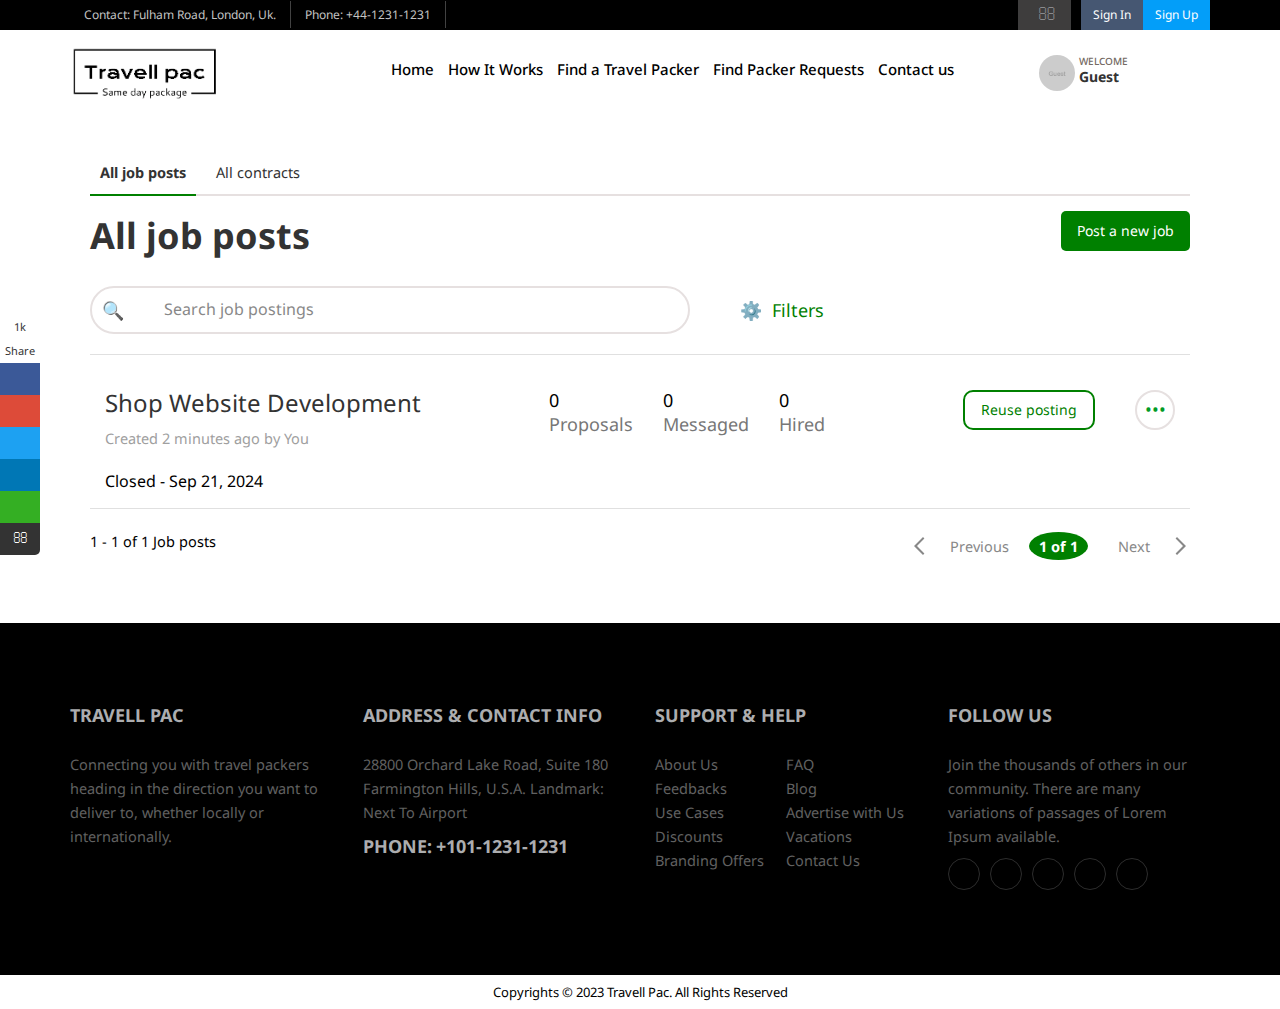
==== commit 0c1922b8: "fix mobile resposive" ====
--- a/index.html
+++ b/index.html
@@ -381,8 +381,8 @@
                             </a>
                         </span>
                     </div>
-                    <!-- Job Post -->
-                    <div class="job-post">
+                    <!-- Job Post DESKTOP VIEW -->
+                    <div class="job-post-desktop">
                         <div class="job-section">
                             <div class="job-title">
                                 <h3>Shop Website Development</h3>
@@ -401,6 +401,28 @@
 
                         </div>
                         <div class="closed-date">Closed - Sep 21, 2024</div>
+                    </div>
+                    <!-- Job Post MOBILE VIEW VIEW -->
+                    <div class="job-post-mobile">
+                        <div class="job-section">
+                            <div class="job-title">
+                                <h3>Shop Website Development</h3>
+                                <span>Created 2 minutes ago by You</span>
+                            </div>
+                            
+
+                            <div class="repost-section">
+                                <button class="reuse-posting">Reuse posting</button>
+                                <button class="dots">•••</button>
+                            </div>
+
+                        </div>
+                        <div class="closed-date">Closed - Sep 21, 2024</div>
+                        <div class="job-meta">
+                            <span class="notify"><small>0</small> Proposals</span>
+                            <span class="notify"><small>0</small> Messaged</span>
+                            <span class="notify"><small>0</small> Hired</span>
+                        </div>
                     </div>
 
                     <!-- Pagination -->
@@ -410,7 +432,7 @@
                             <span class="ooui--next-rtl"></span>
                             <span class="previous">Previous</span>
                             <div class="page-numbers">
-                                <span class="page-number active">1</span>
+                                <span class="page-number active">1 of 1</span>
                             </div>
                             <span class="next">Next</span>
                             <span class="ooui--next-ltr"></span>
--- a/travel_joblist.css
+++ b/travel_joblist.css
@@ -26,6 +26,13 @@
   border-radius: 5px;
 }
 
+@media only screen and (max-width:600px) {
+  .container-joblist {
+    margin-top: 20rem;
+    width: 100%;
+  }
+}
+
 h1 {
   font-size: 24px;
   margin-bottom: 10px;
@@ -66,6 +73,33 @@
 
 .header h3 {
   font-size: 36px;
+}
+
+.post-new-job {
+  background-color: green;
+  color: white;
+  border: none;
+  padding: 10px 16px;
+  border-radius: 5px;
+  cursor: pointer;
+}
+
+.post-new-job:hover {
+  background-color: #026902;
+}
+
+@media only screen and (max-width:600px) {
+  .header {
+    width: 100%;
+    flex-direction: column;
+    justify-content: center;
+    align-items: start;
+    gap: 2rem;
+  }
+
+  .post-new-job {
+    width: 100%;
+  }
 }
 
 /* ========== SEEARCH AND FILTER ============= */
@@ -131,9 +165,20 @@
   font-size: 18px;
 }
 
+@media only screen and (max-width:600px) {
+  .search-section {
+    width: 100%;
+    gap: 2rem;
+  }
+
+  .filter-link {
+    display: none;
+  }
+}
+
 /* ============== JOB POSTS ================= */
 
-.job-post {
+.job-post-desktop {
   padding: 15px;
   border-top: 1px solid #e0e0e0;
   border-bottom: 1px solid #e0e0e0;
@@ -143,7 +188,12 @@
   gap: 2rem;
 }
 
-.job-post:hover {
+.job-post-mobile {
+  display: none;
+}
+
+.job-post-desktop:hover,
+.job-post-mobile:hover {
   background: var(--light-gray);
 }
 
@@ -153,7 +203,7 @@
   justify-content: space-between;
 }
 
-.job-post:first-child {
+.job-post-destop:first-child {
   border-top: none;
 }
 
@@ -213,40 +263,6 @@
   font-size: 16px;
 
 }
-
-/* pagination */
-.pagination {
-  display: flex;
-  justify-content: space-between;
-  align-items: center;
-  margin-top: 20px;
-  color: #888;
-}
-
-.page-section {
-  display: flex;
-  gap: 2rem;
-  align-items: center;
-}
-
-.pagination .page-number {
-  margin-right: 10px;
-  cursor: pointer;
-
-}
-
-.pagination .page-number.active {
-  font-weight: bold;
-  color: white;
-  background: green;
-  padding: 4px 10px;  
-  width: 40px;
-  height: 40px;
-  border-radius: 100%;
-
-}
-
-
 
 .reuse-posting {
   padding: 8px 16px;
@@ -255,21 +271,7 @@
   border: 2px solid green;
   border-radius: 10px;
   cursor: pointer;
-}
-
-
-
-.post-new-job {
-  background-color: green;
-  color: white;
-  border: none;
-  padding: 10px 16px;
-  border-radius: 5px;
-  cursor: pointer;
-}
-
-.post-new-job:hover {
-  background-color: #026902;
+  display: block;
 }
 
 .dots {
@@ -290,6 +292,70 @@
 .reuse-posting:hover,
 .dots:hover {
   background-color: #f3f3f3;
+}
+
+
+@media only screen and (max-width:600px) {
+  .job-post-desktop {
+    display: none;
+  }
+
+  .job-post-mobile {
+    padding: 15px;
+    border-top: 1px solid #e0e0e0;
+    border-bottom: 1px solid #e0e0e0;
+    cursor: pointer;
+    display: flex;
+    flex-direction: column;
+    gap: 2rem;
+  }
+
+  .reuse-posting {
+    display: none;
+  }
+
+  .job-title h3 {
+    color: var(--light-green);
+    text-decoration: underline;
+  }
+}
+
+/* pagination */
+.pagination {
+  display: flex;
+  justify-content: space-between;
+  align-items: center;
+  margin-top: 20px;
+  color: #888;
+}
+
+.pagination p {
+  color: black;
+  display: block;
+}
+
+.page-section {
+  display: flex;
+  gap: 2rem;
+  align-items: center;
+  justify-content: space-between;
+}
+
+.pagination .page-number {
+  margin-right: 10px;
+  cursor: pointer;
+
+}
+
+.pagination .page-number.active {
+  font-weight: bold;
+  color: white;
+  background: green;
+  padding: 4px 10px;
+  width: 40px;
+  height: 40px;
+  border-radius: 100%;
+
 }
 
 .ooui--next-ltr {
@@ -326,4 +392,30 @@
 .ooui--next-ltr {
   cursor: pointer;
   color: #888;
+  display: block;
+}
+
+@media only screen and (max-width:600px) {
+  .pagination p {
+    display: none;
+  }
+
+  .pagination .previous,
+  .pagination .next {
+    display: none;
+  }
+
+  .page-section {
+    width: 100%;
+  }
+  .pagination .page-number.active {
+    font-weight: bold;
+    color: black;
+    background: none;
+    padding: 4px 10px;
+    width: 40px;
+    height: 40px;
+    border-radius: 100%;
+  
+  }
 }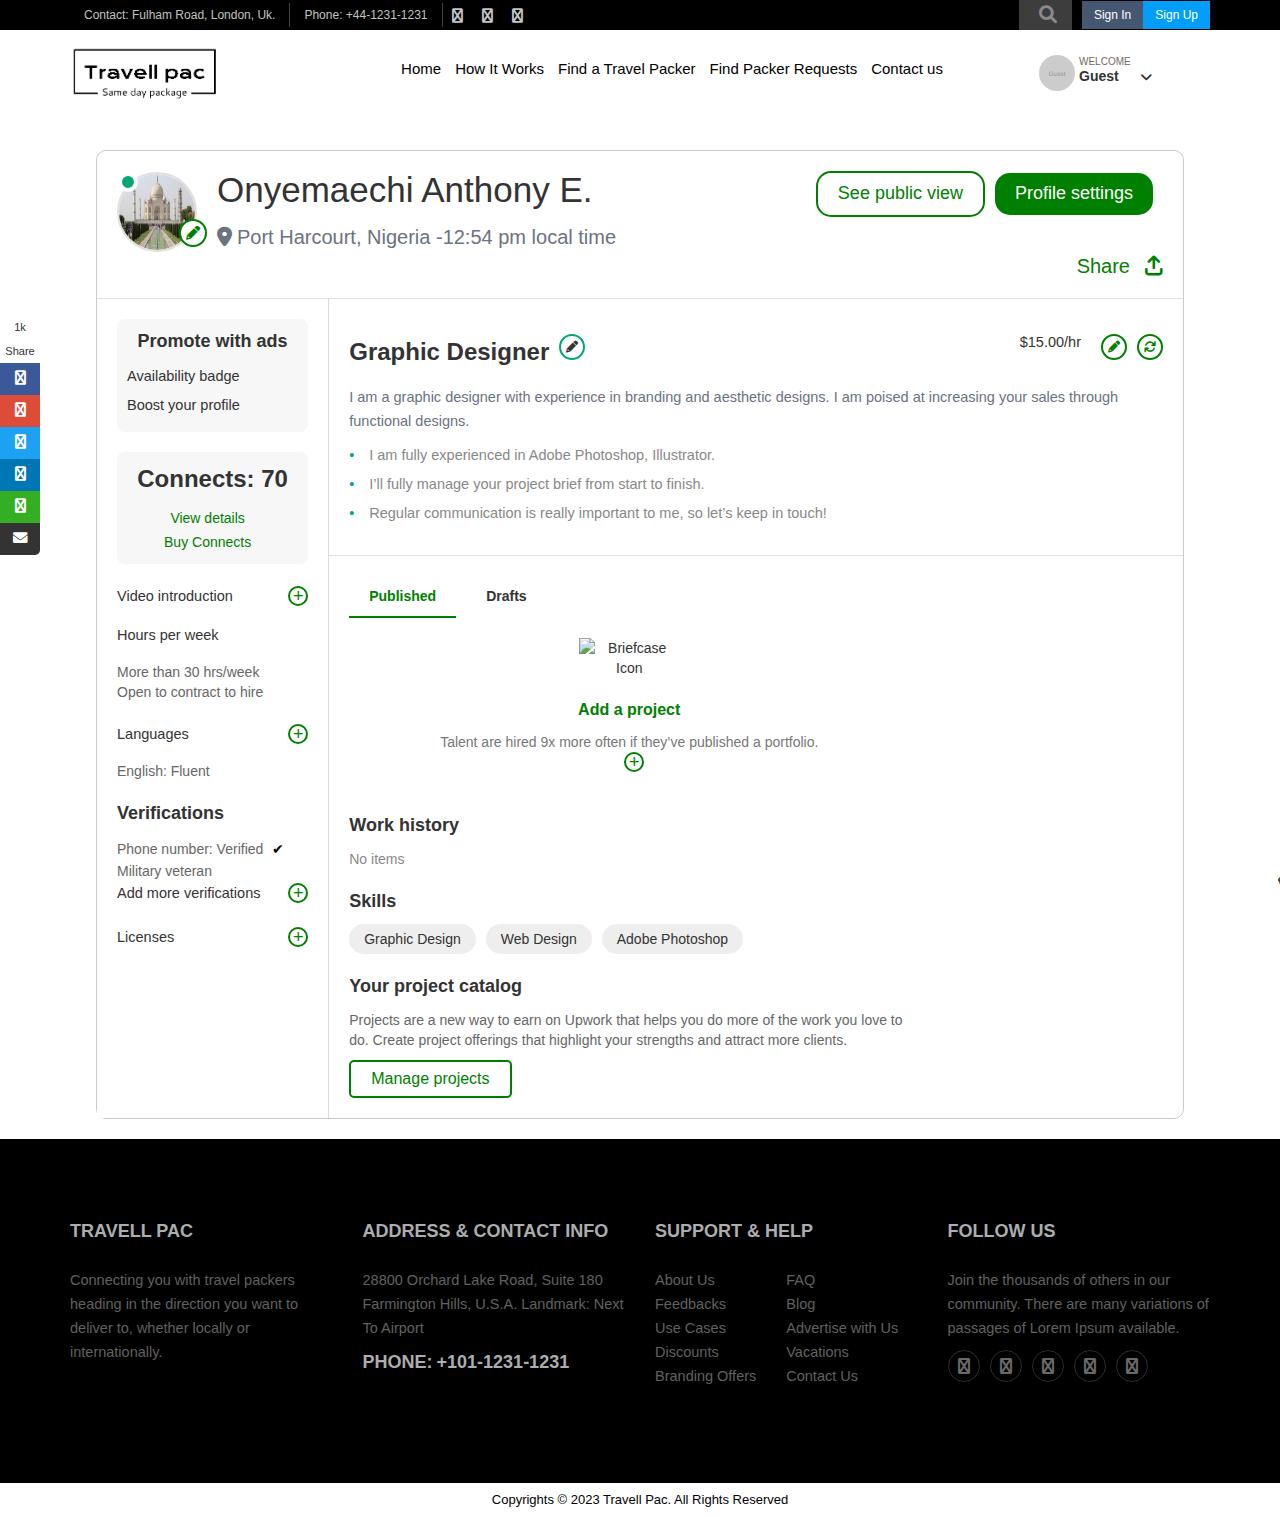
==== commit 9ab78b65: "fix profile page" ====
--- a/index.html
+++ b/index.html
@@ -22,7 +22,8 @@
     <!--== ALL CSS FILES ==-->
     <link rel="stylesheet" href="./Travell Pac - Secure Item Delivery via Travel Packers_files/style.css">
     <link rel="stylesheet" href="./Travell Pac - Secure Item Delivery via Travel Packers_files/bootstrap.css">
-    <link rel="stylesheet" href="./travel_joblist.css">
+    <link rel="stylesheet" href="https://cdnjs.cloudflare.com/ajax/libs/font-awesome/6.0.0-beta3/css/all.min.css">
+    <link rel="stylesheet" href="./travel_profile.css">
 
     <!-- Canonical Tag -->
     <link rel="canonical" href="https://www.travellpac.com/">
@@ -351,95 +352,198 @@
     </script>
     <!--END HEADER SECTION-->
 
-    <!--====== JOBLIST  SECTION ==========-->
+    <!--====== PROFILE  SECTION ==========-->
     <section>
         <div class=" tb-space">
-            <div class="container tips_1">
-                <div class="container-joblist .tb-space">
-                    <!-- Tabs -->
-                    <div class="tabs">
-                        <span class="line" style="width: 100%;"></span>
-                        <span class="tab active">All job posts</span>
-                        <span class="tab">All contracts</span>
-                    </div>
-                    <header class="header">
-                        <h3>All job posts</h3>
-                        <!-- Post a new job button -->
-                        <button class="post-new-job">Post a new job</button>
-                    </header>
-                    <!-- Search Bar and Filters -->
-                    <div class="search-section">
-                        <div class="search-container">
-                            <span class="search-icon">🔍</span>
-                            <input type="text" placeholder="Search job postings">
-
-                        </div>
-                        <span class="filter-section">
-                            <span class="filter-icon">⚙️</span>
-                            <a href="#" class="filter-link">
-                                Filters
-                            </a>
-                        </span>
-                    </div>
-                    <!-- Job Post DESKTOP VIEW -->
-                    <div class="job-post-desktop">
-                        <div class="job-section">
-                            <div class="job-title">
-                                <h3>Shop Website Development</h3>
-                                <span>Created 2 minutes ago by You</span>
-                            </div>
-                            <div class="job-meta">
-                                <span class="notify"><small>0</small> Proposals</span>
-                                <span class="notify"><small>0</small> Messaged</span>
-                                <span class="notify"><small>0</small> Hired</span>
-                            </div>
-
-                            <div class="repost-section">
-                                <button class="reuse-posting">Reuse posting</button>
-                                <button class="dots">•••</button>
-                            </div>
-
-                        </div>
-                        <div class="closed-date">Closed - Sep 21, 2024</div>
-                    </div>
-                    <!-- Job Post MOBILE VIEW VIEW -->
-                    <div class="job-post-mobile">
-                        <div class="job-section">
-                            <div class="job-title">
-                                <h3>Shop Website Development</h3>
-                                <span>Created 2 minutes ago by You</span>
-                            </div>
-                            
-
-                            <div class="repost-section">
-                                <button class="reuse-posting">Reuse posting</button>
-                                <button class="dots">•••</button>
-                            </div>
-
-                        </div>
-                        <div class="closed-date">Closed - Sep 21, 2024</div>
-                        <div class="job-meta">
-                            <span class="notify"><small>0</small> Proposals</span>
-                            <span class="notify"><small>0</small> Messaged</span>
-                            <span class="notify"><small>0</small> Hired</span>
-                        </div>
-                    </div>
-
-                    <!-- Pagination -->
-                    <div class="pagination">
-                        <p>1 - 1 of 1 Job posts</p>
-                        <div class="page-section">
-                            <span class="ooui--next-rtl"></span>
-                            <span class="previous">Previous</span>
-                            <div class="page-numbers">
-                                <span class="page-number active">1 of 1</span>
-                            </div>
-                            <span class="next">Next</span>
-                            <span class="ooui--next-ltr"></span>
-                        </div>
-                    </div>
+            <div class="profile-container">
+                <!-- Profile Header -->
+                <div class="profile-header">
+                    <div class="profile-content">
+                        <div class="profile-details">
+                        <div class="profile-pic">
+                            <img src="./Travell Pac - Secure Item Delivery via Travel Packers_files/home2.jpg"
+                                alt="Profile Picture">
+                            <div class="status-dot"></div>
+                            <div class="edit-icon edit-icons-rate">
+                                <i class="fa fa-pencil"></i>
+                            </div>
+                        </div>
+
+                        <div class="profile-info">
+                            <h3>Onyemaechi Anthony E.</h3>
+                            <p><i class="fa-solid fa-location-dot"></i>Port Harcourt, Nigeria - <em id="localTime"></em>
+                            </p>
+                        </div></div>
+                        <div class="profile-actions">
+                            <button class="view-public">See public view</button>
+                            <button class="view-public settings">Profile settings</button>
+                        </div>
+                    </div>
+                    <div class="profile-share">
+                        <a href="#" class="share-link">
+                            Share <i class="fa-solid fa-arrow-up-from-bracket"></i>
+                        </a>
+                    </div>
+                </div>
+
+
+                <!-- Profile Sections -->
+                <div class="profile-main">
+                    <!-- Sidebar -->
+                    <div class="sidebar">
+
+                        <!-- Promote with Ads Section -->
+                        <div class="promote-section">
+                            <div class="section-title">Promote with ads</div>
+                            <div class="promote-item">
+                                <span>Availability badge</span>
+                                <span class="edit-icon">✎</span>
+                            </div>
+                            <div class="promote-item">
+                                <span>Boost your profile</span>
+                                <span class="edit-icon">✎</span>
+                            </div>
+                        </div>
+
+                        <!-- Connects Section -->
+                        <div class="connects-section">
+                            <div class="connects-text">Connects: 70</div>
+                            <a href="#" class="link">View details</a>
+                            <a href="#" class="link">Buy Connects</a>
+                        </div>
+
+                        <!-- Information Section -->
+                        <div class="section">
+                            <div class="info-item">
+                                <span>Video introduction</span>
+                                <span class="add-icon">+</span>
+                            </div>
+                            <div class="info-item">
+                                <span>Hours per week</span>
+                                <span class="edit-icon">✎</span>
+                            </div>
+                            <div class="section-description">More than 30 hrs/week<br>Open to contract to hire</div>
+                        </div>
+
+                        <!-- Languages Section -->
+                        <div class="section">
+                            <div class="info-item">
+                                <span>Languages</span>
+                                <span class="add-icon">+</span>
+                            </div>
+                            <div class="section-description">English: Fluent</div>
+                        </div>
+
+                        <!-- Verifications Section -->
+                        <div class="section">
+                            <div class="section-title">Verifications</div>
+                            <div class="section-description">
+                                Phone number: Verified <span class="verified-icon">✔</span><br>
+                                Military veteran
+                            </div>
+                            <div class="info-item">
+                                <span>Add more verifications</span>
+                                <span class="add-icon">+</span>
+                            </div>
+                        </div>
+
+                        <!-- Licenses Section -->
+                        <div class="section">
+                            <div class="info-item">
+                                <span>Licenses</span>
+                                <span class="add-icon">+</span>
+                            </div>
+                        </div>
+
+                    </div>
+                    <section>
+                        <!-- Job title -->
+                        <div class="job-title-section">
+                            <div class="title-rate">
+                                <div class="job-title">
+                                    <h3>Graphic Designer</h3>
+                                    <div class="edit-icon-title">
+                                        <i class="fa fa-pencil"></i>
+                                    </div>
+                                </div>
+                                <div class="rate">
+                                    <p>$15.00/hr</p>
+                                    <div class="edit-icons-rate">
+                                        <i class="fa fa-pencil"></i>
+                                        <i class="fa fa-refresh"></i>
+                                    </div>
+                                </div>
+                            </div>
+                            <div class="job-description">
+                                <p>I am a graphic designer with experience in branding and aesthetic designs. I am
+                                    poised at increasing your sales through functional designs.</p>
+                                <ul>
+                                    <li>I am fully experienced in Adobe Photoshop, Illustrator.</li>
+                                    <li>I’ll fully manage your project brief from start to finish.</li>
+                                    <li>Regular communication is really important to me, so let’s keep in touch!
+                                    </li>
+                                </ul>
+                            </div>
+                        </div>
+
+                        <!-- PORTFOLIO SECTION -->
+                        <div class="container-portfolio">
+                            <!-- Tabs -->
+                            <div class="tabs">
+                                <div class="tab active">Published</div>
+                                <div class="tab">Drafts</div>
+                            </div>
+
+                            <!-- Portfolio Icon -->
+                            <div class="portfolio-icon">
+                                <img src="https://cdn-icons-png.flaticon.com/512/190/190411.png" alt="Briefcase Icon">
+                            </div>
+
+                            <!-- Add Project Text -->
+                            <a href="#" class="add-project">Add a project</a>
+
+                            <!-- Info Text -->
+                            <div class="info-text">Talent are hired 9x more often if they’ve published a portfolio.
+                            </div>
+
+                            <!-- Add Icon -->
+                            <div class="add-icon">+</div>
+                        </div>
+                        <!-- Work History -->
+                        <div class="container-work">
+                            <!-- Work History Section -->
+                            <div class="section">
+                                <div class="section-title">Work history</div>
+                                <div class="empty-text">No items</div>
+                            </div>
+
+                            <!-- Skills Section -->
+                            <div class="section">
+                                <div class="section-title">Skills</div>
+                                <div class="skills-container">
+                                    <div class="skill-tag">Graphic Design</div>
+                                    <div class="skill-tag">Web Design</div>
+                                    <div class="skill-tag">Adobe Photoshop</div>
+                                    <div class="edit-icon">✎</div>
+                                </div>
+                            </div>
+
+                            <!-- Project Catalog Section -->
+                            <div class="project-catalog-container">
+                                <div class="section-title">Your project catalog</div>
+                                <div class="project-info">
+                                    Projects are a new way to earn on Upwork that helps you do more of the work you
+                                    love
+                                    to do.
+                                    Create project offerings that highlight your strengths and attract more clients.
+                                </div>
+                                <a href="#" class="manage-btn">Manage projects</a>
+                            </div>
+                        </div>
+                    </section>
                 </div>
             </div>
+        </div>
         </div>
         </div>
     </section>
@@ -541,7 +645,7 @@
     <script src="./Travell Pac - Secure Item Delivery via Travel Packers_files/select-opt.js.download"></script>
     <script src="./Travell Pac - Secure Item Delivery via Travel Packers_files/slick.js.download"></script>
     <script src="./Travell Pac - Secure Item Delivery via Travel Packers_files/custom.js.download"></script>
-    <script src="./travel_joblist.js"></script>
+    <script src="./travel_profile.js"></script>
     <script>
         $('.multiple-items').slick({
             dots: true,
--- a/travel_profile.css
+++ b/travel_profile.css
@@ -0,0 +1,517 @@
+/* General Styling */
+* {
+    margin: 0;
+    padding: 0;
+    box-sizing: border-box;
+    font-family: Arial, sans-serif;
+}
+:root {
+  --gray: rgb(230, 224, 224);
+  --light-gray: rgb(248, 248, 248);
+  --deep-gray: rgb(160, 160, 160);
+  --deep-green: #025214;
+  --light-green: #029b26;
+}
+
+div::after {
+  content: none;
+  /* Remove any generated content */
+  display: none;
+  /* Ensure the pseudo-element is hidden */
+}
+/* body {
+    background-color: #f3f4f6;
+} */
+/* ================PROFILE SECTION ========================== */
+.profile-container {
+    width: 85%;
+    margin: 20px auto;
+    border: 1px solid rgb(202, 202, 202);
+    border-radius: 10px;
+    
+}
+
+
+ 
+ /* Profile Header Styling */
+.profile-header {
+    display: flex;
+    flex-direction: column;
+    padding: 20px;
+    border-bottom: 1px solid #e0e0e0;
+    border-radius: 10px 10px 0 0;
+    background: white;
+}
+.profile-content{
+  display: flex;
+  align-items: flex-start;
+  justify-content: space-between;
+}
+.profile-details{
+  display: flex;
+  align-items: center;
+}
+
+.profile-pic {
+    position: relative;
+}
+
+.profile-pic img {
+    width: 80px;
+    height: 80px;
+    border-radius: 50%;
+    border: 2px solid #e0e0e0;
+}
+
+.status-dot {
+    position: absolute;
+    top: 0px;
+    left: 1px;
+    width: 20px;
+    height: 20px;
+    background-color: #00a775;
+    border-radius: 50%;
+    border: 4px solid white;
+}
+
+.edit-icon {
+    position: absolute;
+    bottom: 0px;
+    right: -15px;
+   padding: 5px; 
+    border-radius: 50%;
+    cursor: pointer;
+}
+
+.profile-info {
+    flex-grow: 1;
+    padding-left: 20px;
+    display: flex;
+    flex-direction: column;
+    gap: 1rem;
+}
+
+.profile-info h3 {
+    margin: 0;
+    font-size: 3.5rem;
+    color: #333;
+    font-weight: normal;
+}
+
+.profile-info p {
+    margin: 5px 0;
+    font-size: 2rem;
+    color: #6b7280;
+    display: flex;
+    align-items: center;
+}
+#localTime{
+  font-style: normal;
+  font-weight: normal;
+}
+
+.profile-info p i {
+    margin-right: 5px;
+    color: #6b7280;
+}
+
+.profile-actions {
+    display: flex;
+    align-items: center;
+}
+
+.view-public {
+    background-color: white;
+    padding: 8px 20px;
+    border-radius: 15px;
+    cursor: pointer;
+    font-weight: bold;
+    margin-right: 10px;
+    font-size: 18px;
+    font-weight: normal;  
+    border: 2px solid green;
+    color: green;
+}
+
+.settings {
+    background-color: green;
+    color: white;
+    border: none;
+}
+
+.view-public:hover{
+    background: var(--light-gray);
+    color: green;
+}
+.settings:hover{
+    background: var(--light-green);
+    color: white;
+}
+.profile-share{
+  display: flex;
+  align-items: center;
+  justify-content: flex-end;
+}
+
+.share-link {
+    color: green;
+    font-size: 2rem;
+    text-decoration: none;
+    display: flex;
+    align-items: center; 
+    gap: 1rem;   
+}
+
+.share-link i {
+    margin-left: 5px;
+}
+
+
+.section-left {
+    flex: 30%;
+    border-right: 1px solid #e0e0e0;
+    padding-right: 20px;
+}
+
+/* ============ Sidebar Section ================ */
+.sidebar {
+    width: 250px;
+    background-color: white;
+    padding: 20px;
+    border-right: 1px solid #ddd;
+  }
+
+  .section-title {
+    font-size: 16px;
+    font-weight: bold;
+    margin-bottom: 10px;
+  }
+
+  .section {
+    margin-bottom: 20px;
+  }
+
+  .promote-section {
+    background-color: #f7f7f7;
+    padding: 10px;
+    border-radius: 8px;
+    margin-bottom: 20px;
+    text-align: center;
+  }
+
+  .promote-item {
+    display: flex;
+    justify-content: space-between;
+    align-items: center;
+    margin-bottom: 5px;
+  }
+
+  .connects-section {
+    background-color: #f7f7f7;
+    padding: 10px;
+    border-radius: 8px;
+    margin-bottom: 20px;
+    text-align: center;
+  }
+
+  .connects-text {
+    font-size: 24px;
+    font-weight: bold;
+    margin-bottom: 10px;
+  }
+
+  .link {
+    color: green;
+    text-decoration: none;
+    font-size: 14px;
+    display: inline-block;
+    margin-right: 10px;
+  }
+
+  .link:hover {
+    text-decoration: underline;
+  }
+
+  .info-item {
+    display: flex;
+    justify-content: space-between;
+    align-items: center;
+    margin-bottom: 15px;
+  }
+
+  .add-icon {
+    border: 2px solid green;
+    border-radius: 50%;
+    width: 20px;
+    height: 20px;
+    display: flex;
+    justify-content: center;
+    align-items: center;
+   font-size: 16px; 
+    color: green;
+    cursor: pointer;
+  }
+
+  .add-icon:hover {
+    background-color: green;
+    color: white;
+  }
+
+  .verified-icon {
+    color: black;
+    font-size: 14px;
+    margin-left: 5px;
+  }
+
+  .section-description {
+    font-size: 14px;
+    color: #666;
+  }
+/* Job Title Section Styling */
+.job-title-section {
+    padding: 20px;
+    background-color: white;
+    border-bottom: 1px solid #e0e0e0;
+}
+
+.title-rate {
+    display: flex;
+    justify-content: space-between;
+    align-items: center;
+}
+
+.job-title {
+    display: flex;
+    align-items: center;
+    font-size: 1.2rem;
+    font-weight: bold;
+    color: #333;
+}
+
+.edit-icon-title {
+    margin-left: 10px;
+    background-color: white;
+    border: 2px solid #00a775;
+    padding: 5px;
+    border-radius: 50%;
+    cursor: pointer;
+    display: inline-flex;
+    justify-content: center;
+    align-items: center;
+}
+
+.rate {
+    display: flex;
+    align-items: center;
+    font-size: 1.2rem;
+    font-weight: bold;
+    color: #333;
+}
+
+.edit-icons-rate {
+    display: flex;
+    align-items: center;
+    margin-left: 10px;
+}
+
+.edit-icons-rate i {
+    background-color: white;
+    border: 2px solid green;
+    color: green;
+    padding: 5px;
+    border-radius: 50%;
+    margin-left: 10px;
+    cursor: pointer;
+}
+.edit-icons-rate i:hover{
+  background: var(--light-gray);
+}
+
+.job-description {
+    margin-top: 10px;
+    font-size: 1rem;
+    color: #6b7280;
+}
+
+.job-description ul {
+    margin-top: 10px;
+    list-style: none;
+}
+
+.job-description li {
+    margin-bottom: 5px;
+    position: relative;
+    padding-left: 20px;
+}
+
+.job-description li::before {
+    content: "•";
+    position: absolute;
+    left: 0;
+    color: #00a775;
+}
+
+
+.section-item {
+    margin-bottom: 20px;
+}
+
+.section-item h3 {
+    margin-bottom: 10px;
+}
+
+.section-item span {
+    display: inline-block;
+    background-color: #e0f7fa;
+    padding: 5px 10px;
+    border-radius: 5px;
+    margin-right: 5px;
+}
+/* ========= PORTFOLIO SECTION ============= */
+.profile-main{
+  display: flex;
+}
+.container-portfolio {
+    width: 600px;
+    background-color: white;
+    padding: 20px;
+    border-radius: 8px;
+    text-align: center;
+  }
+
+  .tabs {
+    display: flex;
+    justify-content: start;
+    margin-bottom: 20px;
+  }
+
+  .tab {
+    padding: 10px 20px;
+    margin-right: 10px;
+    cursor: pointer;
+    color: #333;
+    border-bottom: 2px solid transparent;
+    font-weight: bold;
+  }
+
+  .tab.active {
+    color: green;
+    border-bottom: 2px solid green;
+  }
+
+  .portfolio-icon {
+    width: 100px;
+    margin: 20px auto;
+  }
+
+  .portfolio-icon img {
+    width: 100%;
+  }
+
+  .add-project {
+    color: green;
+    text-decoration: none;
+    font-size: 16px;
+    font-weight: bold;
+  }
+
+  .add-project:hover {
+    text-decoration: underline;
+  }
+
+  .info-text {
+    margin-top: 10px;
+    color: #777;
+    font-size: 14px;
+  }
+
+  .add-icon {
+    display: inline-block;
+    width: 20px;
+    height: 20px;
+    border-radius: 50%;
+    border: 2px solid green;
+    color: green;
+    font-size: 18px;
+    text-align: center;
+    line-height: 16px;
+    margin-left: 10px;
+    cursor: pointer;
+  }
+
+button {
+    background-color: #00a775;
+    color: white;
+    padding: 10px 20px;
+    border: none;
+    border-radius: 5px;
+    cursor: pointer;
+}
+
+button:hover {
+    background-color: #008b5f;
+}
+
+/* Work History and others */
+.container-work {
+    width: 600px;
+    background-color: white;
+    padding: 20px;
+    border-radius: 8px;
+  }
+
+  .section-title {
+    font-size: 18px;
+    font-weight: bold;
+    margin-bottom: 10px;
+  }
+
+  .empty-text {
+    color: #888;
+    margin-bottom: 20px;
+  }
+
+  .skills-container {
+    display: flex;
+    flex-wrap: wrap;
+    gap: 10px;
+    margin-bottom: 20px;
+    align-items: center;
+  }
+
+  .skill-tag {
+    background-color: #eee;
+    color: #333;
+    border-radius: 20px;
+    padding: 5px 15px;
+    font-size: 14px;
+    display: inline-block;
+  }
+
+  .project-catalog-container {
+    margin-top: 20px;
+  }
+
+  .manage-btn {
+    border: 2px solid green;
+    color: green;
+    background-color: white;
+    padding: 5px 20px;
+    border-radius: 5px;
+    cursor: pointer;
+    font-size: 16px;
+    margin-top: 10px;
+    display: inline-block;
+    text-decoration: none;
+  }
+
+  .manage-btn:hover {
+    background-color: var(--light-gray); 
+    color: green;  
+  }
+
+  .project-info {
+    color: #666;
+    font-size: 14px;
+    margin-top: 10px;
+  }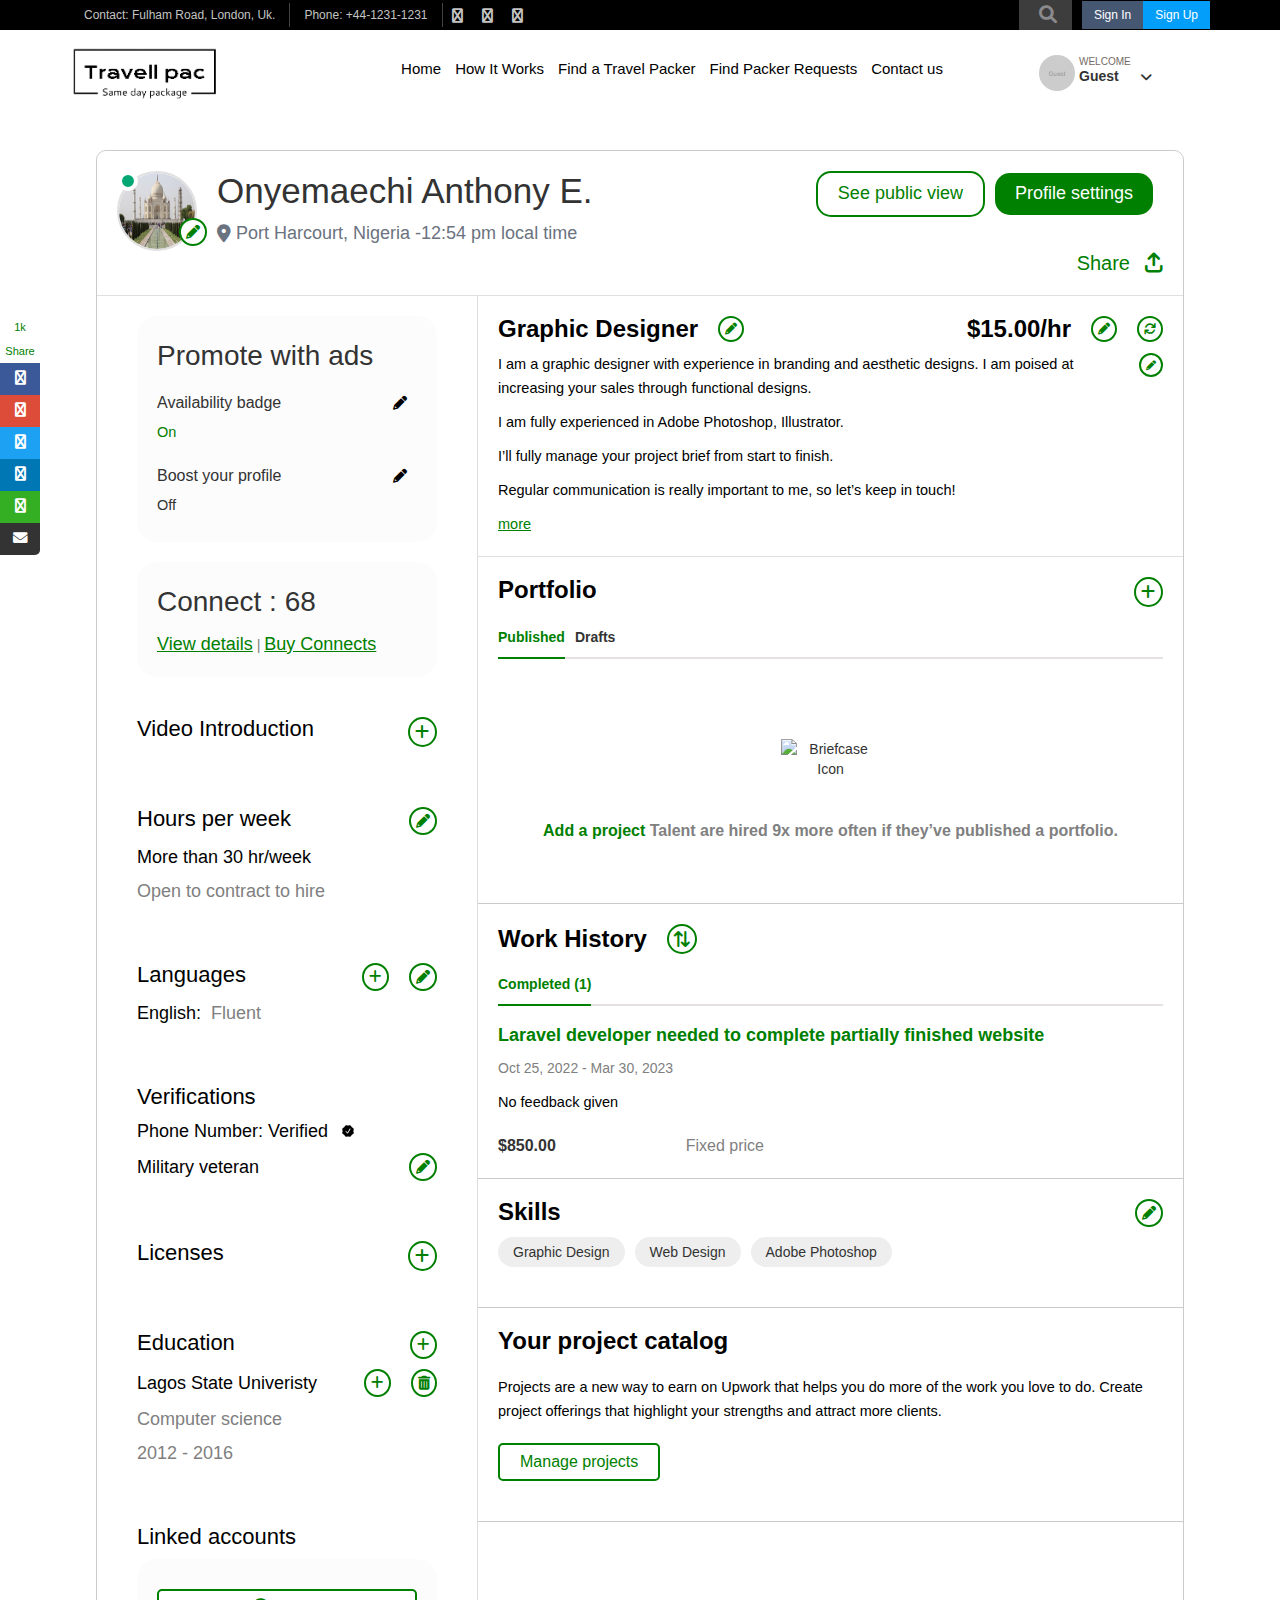
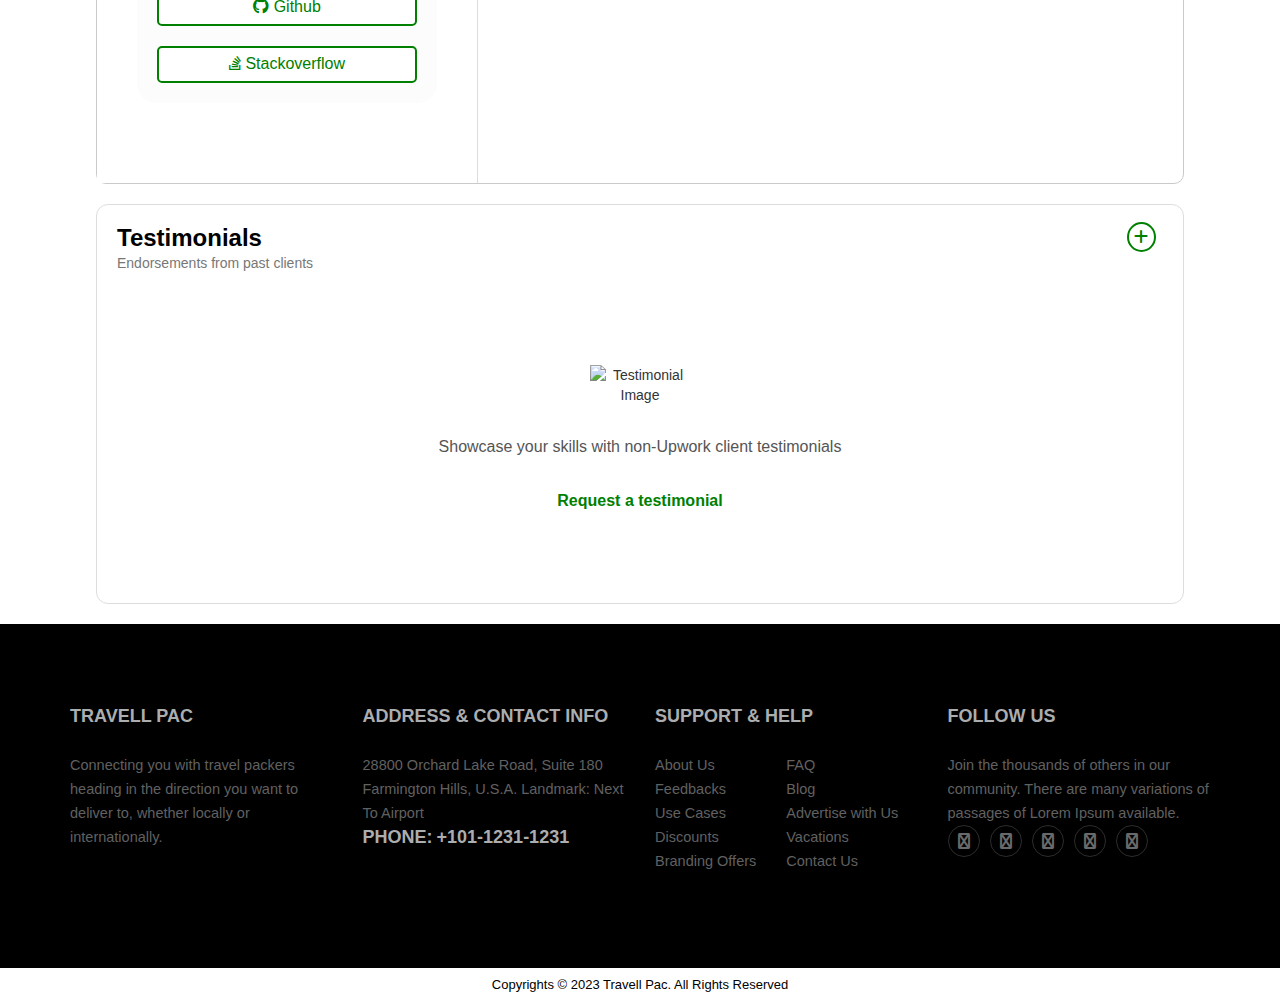
==== commit 97b4748a: "fix profile page" ====
--- a/index.html
+++ b/index.html
@@ -360,20 +360,22 @@
                 <div class="profile-header">
                     <div class="profile-content">
                         <div class="profile-details">
-                        <div class="profile-pic">
-                            <img src="./Travell Pac - Secure Item Delivery via Travel Packers_files/home2.jpg"
-                                alt="Profile Picture">
-                            <div class="status-dot"></div>
-                            <div class="edit-icon edit-icons-rate">
-                                <i class="fa fa-pencil"></i>
-                            </div>
-                        </div>
-
-                        <div class="profile-info">
-                            <h3>Onyemaechi Anthony E.</h3>
-                            <p><i class="fa-solid fa-location-dot"></i>Port Harcourt, Nigeria - <em id="localTime"></em>
-                            </p>
-                        </div></div>
+                            <div class="profile-pic">
+                                <img src="./Travell Pac - Secure Item Delivery via Travel Packers_files/home2.jpg"
+                                    alt="Profile Picture">
+                                <div class="status-dot"></div>
+                                <div class="edit-icon edit-icons-rate">
+                                    <i class="fa fa-pencil"></i>
+                                </div>
+                            </div>
+
+                            <div class="profile-info">
+                                <h3>Onyemaechi Anthony E.</h3>
+                                <p><i class="fa-solid fa-location-dot"></i>Port Harcourt, Nigeria - <em
+                                        id="localTime"></em>
+                                </p>
+                            </div>
+                        </div>
                         <div class="profile-actions">
                             <button class="view-public">See public view</button>
                             <button class="view-public settings">Profile settings</button>
@@ -391,83 +393,145 @@
                 <div class="profile-main">
                     <!-- Sidebar -->
                     <div class="sidebar">
-
                         <!-- Promote with Ads Section -->
                         <div class="promote-section">
                             <div class="section-title">Promote with ads</div>
                             <div class="promote-item">
-                                <span>Availability badge</span>
-                                <span class="edit-icon">✎</span>
+                                <div class="promote-texts">
+                                    <span>Availability badge</span>
+                                    <div class="edit-icons-rate promote-icon">
+                                        <i class="fa fa-pencil"></i>
+                                    </div>
+                                </div>
+                                <span class="status on" style="color: green;">On</span> <!-- Status "On" -->
                             </div>
                             <div class="promote-item">
-                                <span>Boost your profile</span>
-                                <span class="edit-icon">✎</span>
-                            </div>
+                                <div class="promote-texts">
+                                    <span>Boost your profile</span>
+                                    <div class="edit-icons-rate promote-icon">
+                                        <i class="fa fa-pencil"></i>
+                                    </div>
+                                </div>
+                                <span class="status on">Off</span> <!-- Status "On" -->
+                            </div>
+
                         </div>
 
                         <!-- Connects Section -->
-                        <div class="connects-section">
-                            <div class="connects-text">Connects: 70</div>
-                            <a href="#" class="link">View details</a>
-                            <a href="#" class="link">Buy Connects</a>
-                        </div>
-
-                        <!-- Information Section -->
-                        <div class="section">
-                            <div class="info-item">
-                                <span>Video introduction</span>
-                                <span class="add-icon">+</span>
-                            </div>
-                            <div class="info-item">
-                                <span>Hours per week</span>
-                                <span class="edit-icon">✎</span>
-                            </div>
-                            <div class="section-description">More than 30 hrs/week<br>Open to contract to hire</div>
-                        </div>
-
-                        <!-- Languages Section -->
-                        <div class="section">
-                            <div class="info-item">
-                                <span>Languages</span>
-                                <span class="add-icon">+</span>
-                            </div>
-                            <div class="section-description">English: Fluent</div>
-                        </div>
-
-                        <!-- Verifications Section -->
-                        <div class="section">
-                            <div class="section-title">Verifications</div>
-                            <div class="section-description">
-                                Phone number: Verified <span class="verified-icon">✔</span><br>
-                                Military veteran
-                            </div>
-                            <div class="info-item">
-                                <span>Add more verifications</span>
-                                <span class="add-icon">+</span>
-                            </div>
-                        </div>
-
-                        <!-- Licenses Section -->
-                        <div class="section">
-                            <div class="info-item">
-                                <span>Licenses</span>
-                                <span class="add-icon">+</span>
-                            </div>
-                        </div>
-
-                    </div>
+                        <div class="promote-section">
+                            <div class="section-title">Connect : 68</div>
+
+                            <div class="connect-link">
+                                <a href="#" class="link">View details</a>
+                                <span style="color: grey;">|</span>
+                                <a href="#" class="link">Buy Connects</a>
+                            </div>
+                        </div>
+
+
+                        <!-- Video Introduction & Hours per Week Section -->
+                        <header class="video-header promote-section">
+                            <div class="video-content">
+                                <h3>Video Introduction</h3>
+                                <div class="add-icon edit-icons-rate">
+                                    <i class="fa-solid fa-plus"></i>
+                                </div>
+                            </div>
+                            <div class="video-texts">
+                                <div class="video-content">
+                                    <h3>Hours per week</h3>
+                                    <div class="edit-icons-rate">
+                                        <i class="fa fa-pencil"></i>
+                                    </div>
+                                </div>
+                                <div class="video-other-texts">
+                                    <p>More than 30 hr/week</p>
+                                    <span>Open to contract to hire</span>
+                                </div>
+                            </div>
+                            <div class="video-texts">
+                                <div class="video-content">
+                                    <h3>Languages</h3>
+                                    <div class="edit-icons-rate">
+                                        <i class="fa-solid fa-plus"></i>
+                                        <i class="fa fa-pencil"></i>
+                                    </div>
+                                </div>
+                                <div class="video-other-texts">
+                                    <p>English: <span>Fluent</span></p>
+                                </div>
+                            </div>
+                            <div class="video-texts">
+                                <div class="video-content">
+                                    <h3>Verifications</h3>
+                                </div>
+                                <div class="video-other-texts">
+                                    <p>Phone Number: Verified <span class="bitcoin-icons--verify-filled"
+                                            style="background: black;"></span></p>
+                                    <div class="video-content">
+                                        <p>Military veteran</p>
+                                        <div class="edit-icons-rate">
+                                            <i class="fa fa-pencil"></i>
+                                        </div>
+                                    </div>
+                                </div>
+                            </div>
+                            <div class="video-content">
+                                <h3>Licenses</h3>
+                                <div class="add-icon edit-icons-rate">
+                                    <i class="fa-solid fa-plus"></i>
+                                </div>
+                            </div>
+                            <div class="video-texts">
+                                <div class="video-content">
+                                    <h3>Education</h3>
+                                    <div class="edit-icons-rate">
+                                        <i class="fa-solid fa-plus"></i>
+
+                                    </div>
+                                </div>
+                                <div class="video-other-texts">
+                                    <div class="video-content">
+                                        <p>Lagos State Univeristy</p>
+                                        <div class="edit-icons-rate">
+                                            <i class="fa-solid fa-plus"></i>
+                                            <i class="fa-solid fa-trash-can"></i>
+                                        </div>
+                                    </div>
+                                    <span>Computer science</span>
+                                    <span>2012 - 2016</span>
+                                </div>
+                            </div>
+                            <div class="video-texts">
+                                <div class="video-content">
+                                    <h3>Linked accounts</h3>
+                                </div>
+                                <div class="video-other-texts promote-section">
+                                    <div class="manage-btn cta-btn">
+                                        <i class="fa-brands fa-github"></i> Github
+                                    </div>
+                                    <div class="manage-btn cta-btn">
+                                        <i class="fa-brands fa-stack-overflow"></i> Stackoverflow
+                                    </div>
+
+                                </div>
+                            </div>
+                        </header>
+
+                    </div>
+
                     <section>
                         <!-- Job title -->
                         <div class="job-title-section">
                             <div class="title-rate">
                                 <div class="job-title">
                                     <h3>Graphic Designer</h3>
-                                    <div class="edit-icon-title">
+                                    <div class="edit-icons-rate">
                                         <i class="fa fa-pencil"></i>
                                     </div>
                                 </div>
                                 <div class="rate">
-                                    <p>$15.00/hr</p>
+                                    <h3>$15.00/hr</h3>
                                     <div class="edit-icons-rate">
                                         <i class="fa fa-pencil"></i>
                                         <i class="fa fa-refresh"></i>
@@ -475,21 +539,35 @@
                                 </div>
                             </div>
                             <div class="job-description">
-                                <p>I am a graphic designer with experience in branding and aesthetic designs. I am
-                                    poised at increasing your sales through functional designs.</p>
-                                <ul>
-                                    <li>I am fully experienced in Adobe Photoshop, Illustrator.</li>
-                                    <li>I’ll fully manage your project brief from start to finish.</li>
-                                    <li>Regular communication is really important to me, so let’s keep in touch!
-                                    </li>
-                                </ul>
-                            </div>
-                        </div>
-
-                        <!-- PORTFOLIO SECTION -->
+                                <div class="job-content">
+                                    <div class="content-icon">
+                                        <p>I am a graphic designer with experience in branding and aesthetic
+                                            designs. I am poised at increasing your sales through functional designs.
+                                        </p>
+                                        <div class="edit-icons-rate">
+                                            <i class="fa fa-pencil"></i>
+                                        </div>
+                                    </div>
+                                    <p>I am fully experienced in Adobe Photoshop, Illustrator.</p>
+                                    <p>I’ll fully manage your project brief from start to finish.</p>
+                                    <p>Regular communication is really important to me, so let’s keep in touch! </p>
+                                    <p><a href="#">more</a></p>
+                                </div>
+
+                            </div>
+                        </div>
+
+                        <!-- ============ PORTFOLIO SECTION =============== -->
                         <div class="container-portfolio">
+                            <header class="portfolio-header">
+                                <h3>Portfolio</h3>
+                                <div class="add-icon edit-icons-rate">
+                                    <i class="fa-solid fa-plus"></i>
+                                </div>
+                            </header>
                             <!-- Tabs -->
                             <div class="tabs">
+                                <div class="line" style="width: 100%;"></div>
                                 <div class="tab active">Published</div>
                                 <div class="tab">Drafts</div>
                             </div>
@@ -497,54 +575,125 @@
                             <!-- Portfolio Icon -->
                             <div class="portfolio-icon">
                                 <img src="https://cdn-icons-png.flaticon.com/512/190/190411.png" alt="Briefcase Icon">
-                            </div>
-
-                            <!-- Add Project Text -->
-                            <a href="#" class="add-project">Add a project</a>
-
-                            <!-- Info Text -->
-                            <div class="info-text">Talent are hired 9x more often if they’ve published a portfolio.
-                            </div>
-
-                            <!-- Add Icon -->
-                            <div class="add-icon">+</div>
-                        </div>
-                        <!-- Work History -->
-                        <div class="container-work">
-                            <!-- Work History Section -->
+
+
+                                <!-- Info Text -->
+                                <div class="info-text"><a href="#" class="add-project">Add a project</a> Talent are
+                                    hired 9x more often if they’ve published a portfolio.
+                                </div>
+
+                                <!-- Add Icon -->
+
+                            </div>
+                        </div>
+
+                        <!-- =========== WORK SECTION =============== -->
+                        <div class="container-portfolio">
+                            <header class="portfolio-header">
+                                <div class="header-content">
+                                    <h3>Work History</h3>
+                                    <div class="add-icon edit-icons-rate">
+                                        <i class="fa-solid fa-arrow-right-arrow-left up-down"></i>
+                                    </div>
+                                </div>
+                            </header>
+                            <!-- Tabs -->
+                            <div class="tabs">
+                                <div class="line" style="width: 100%;"></div>
+                                <div class="tab active">Completed (1)</div>
+
+                            </div>
+
+                            <!-- Work Section -->
+
+                            <div class="job-listing">
+                                <h2>Laravel developer needed to complete partially finished website</h2>
+                                <p class="date">Oct 25, 2022 - Mar 30, 2023</p>
+                                <p>No feedback given</p>
+                                <div class="price-section">
+                                    <p class="price">$850.00</p>
+                                    <p class="fixed-price">Fixed price</p>
+                                </div>
+                            </div>
+
+                        </div>
+                        <!-- ============ SKILLS  SECTION =============== -->
+                        <div class="container-portfolio">
+                            <header class="portfolio-header">
+                                <h3>Skills</h3>
+                                <div class="edit-icons-rate">
+                                    <i class="fa fa-pencil"></i>
+                                </div>
+                            </header>
+
+
+                            <!-- Portfolio Icon -->
                             <div class="section">
-                                <div class="section-title">Work history</div>
-                                <div class="empty-text">No items</div>
-                            </div>
-
-                            <!-- Skills Section -->
-                            <div class="section">
-                                <div class="section-title">Skills</div>
+
                                 <div class="skills-container">
                                     <div class="skill-tag">Graphic Design</div>
                                     <div class="skill-tag">Web Design</div>
                                     <div class="skill-tag">Adobe Photoshop</div>
-                                    <div class="edit-icon">✎</div>
-                                </div>
-                            </div>
-
-                            <!-- Project Catalog Section -->
-                            <div class="project-catalog-container">
-                                <div class="section-title">Your project catalog</div>
-                                <div class="project-info">
-                                    Projects are a new way to earn on Upwork that helps you do more of the work you
-                                    love
-                                    to do.
-                                    Create project offerings that highlight your strengths and attract more clients.
-                                </div>
-                                <a href="#" class="manage-btn">Manage projects</a>
-                            </div>
+                                </div>
+                            </div>
+
+                        </div>
+                        <!-- Skills Section -->
+
+
+                        <!-- ============ PROJECT CATALOGUE SECTION =============== -->
+                        <div class="container-portfolio">
+                            <header class="portfolio-header">
+                                <h3>Your project catalog</h3>
+                            </header>
+
+
+                            <!-- Portfolio Icon -->
+                            <div class="section">
+
+                                <div class="skills-container">
+
+                                    <!--      <div class="section-title">Your project catalog</div> -->
+                                    <div class="project-info">
+                                        <p> Projects are a new way to earn on Upwork that helps you do more of the work
+                                            you
+                                            love
+                                            to do.
+                                            Create project offerings that highlight your strengths and attract more
+                                            clients.
+                                        </p>
+                                    </div>
+                                    <a href="#" class="manage-btn">Manage projects</a>
+                                </div>
+                            </div>
+
                         </div>
                     </section>
                 </div>
             </div>
-        </div>
-        </div>
+
+            <!-- =============== TESTIMONIAL SECTION ================ -->
+            <div class="profile container testimonial-container">
+                <div class="testimonial-header">
+                    <h3>Testimonials</h3>
+                    <p>Endorsements from past clients</p>
+                    <div class="add-testimonial-icon">
+                        <div class="add-icon edit-icons-rate">
+                            <i class="fa-solid fa-plus"></i>
+                        </div>
+                    </div>
+                </div>
+                <div class="testimonial-content">
+                    <img src="https://cdn-icons-png.flaticon.com/128/1365/1365358.png" alt="Testimonial Image">
+                    <p>Showcase your skills with non-Upwork client testimonials</p>
+                    <a href="#" class="request-link">Request a testimonial</a>
+                </div>
+            </div>
+        </div>
+        </div>
+
+
+
         </div>
     </section>
     <!--====== END PROFILE SECTION  ==========-->
--- a/travel_profile.css
+++ b/travel_profile.css
@@ -1,10 +1,19 @@
 /* General Styling */
 * {
-    margin: 0;
-    padding: 0;
-    box-sizing: border-box;
-    font-family: Arial, sans-serif;
-}
+  margin: 0;
+  padding: 0;
+  box-sizing: border-box;
+  font-family: Arial, sans-serif;
+}
+
+h3,
+h2,
+h1,
+p {
+  margin: 0;
+  color: black;
+}
+
 :root {
   --gray: rgb(230, 224, 224);
   --light-gray: rgb(248, 248, 248);
@@ -19,499 +28,712 @@
   display: none;
   /* Ensure the pseudo-element is hidden */
 }
+
+/* ========= links ========== */
+/* unvisited link */
+a:link {
+  color: green;
+}
+
+/* visited link */
+a:visited {
+  color: green;
+}
+
+/* selected link */
+a:active {
+  color: green;
+}
+
 /* body {
     background-color: #f3f4f6;
 } */
 /* ================PROFILE SECTION ========================== */
 .profile-container {
-    width: 85%;
-    margin: 20px auto;
-    border: 1px solid rgb(202, 202, 202);
-    border-radius: 10px;
-    
-}
-
-
- 
- /* Profile Header Styling */
+  width: 85%;
+  margin: 20px auto;
+  border: 1px solid rgb(202, 202, 202);
+  border-radius: 10px;
+}
+
+/* Profile Header Styling */
 .profile-header {
-    display: flex;
-    flex-direction: column;
-    padding: 20px;
-    border-bottom: 1px solid #e0e0e0;
-    border-radius: 10px 10px 0 0;
-    background: white;
-}
-.profile-content{
+  display: flex;
+  flex-direction: column;
+  padding: 20px;
+  border-bottom: 1px solid #e0e0e0;
+  border-radius: 10px 10px 0 0;
+  background: white;
+}
+
+.profile-content {
   display: flex;
   align-items: flex-start;
   justify-content: space-between;
 }
-.profile-details{
+
+.profile-details {
   display: flex;
   align-items: center;
 }
 
 .profile-pic {
-    position: relative;
+  position: relative;
 }
 
 .profile-pic img {
-    width: 80px;
-    height: 80px;
-    border-radius: 50%;
-    border: 2px solid #e0e0e0;
+  width: 80px;
+  height: 80px;
+  border-radius: 50%;
+  border: 2px solid #e0e0e0;
 }
 
 .status-dot {
-    position: absolute;
-    top: 0px;
-    left: 1px;
-    width: 20px;
-    height: 20px;
-    background-color: #00a775;
-    border-radius: 50%;
-    border: 4px solid white;
+  position: absolute;
+  top: 0px;
+  left: 1px;
+  width: 20px;
+  height: 20px;
+  background-color: #00a775;
+  border-radius: 50%;
+  border: 4px solid white;
 }
 
 .edit-icon {
-    position: absolute;
-    bottom: 0px;
-    right: -15px;
-   padding: 5px; 
-    border-radius: 50%;
-    cursor: pointer;
+  position: absolute;
+  bottom: 0px;
+  right: -15px;
+  padding: 5px;
+  border-radius: 50%;
+  cursor: pointer;
 }
 
 .profile-info {
-    flex-grow: 1;
-    padding-left: 20px;
-    display: flex;
-    flex-direction: column;
-    gap: 1rem;
+  flex-grow: 1;
+  padding-left: 20px;
+  display: flex;
+  flex-direction: column;
+  gap: 0.5rem;
 }
 
 .profile-info h3 {
-    margin: 0;
-    font-size: 3.5rem;
-    color: #333;
-    font-weight: normal;
+  margin: 0;
+  font-size: 3.5rem;
+  color: #333;
+  font-weight: normal;
 }
 
 .profile-info p {
-    margin: 5px 0;
-    font-size: 2rem;
-    color: #6b7280;
-    display: flex;
-    align-items: center;
-}
-#localTime{
+  margin: 5px 0;
+  font-size: 1.8rem;
+  color: #6b7280;
+  display: flex;
+  align-items: center;
+}
+
+#localTime {
   font-style: normal;
   font-weight: normal;
 }
 
 .profile-info p i {
-    margin-right: 5px;
-    color: #6b7280;
+  margin-right: 5px;
+  color: #6b7280;
 }
 
 .profile-actions {
-    display: flex;
-    align-items: center;
+  display: flex;
+  align-items: center;
 }
 
 .view-public {
-    background-color: white;
-    padding: 8px 20px;
-    border-radius: 15px;
-    cursor: pointer;
-    font-weight: bold;
-    margin-right: 10px;
-    font-size: 18px;
-    font-weight: normal;  
-    border: 2px solid green;
-    color: green;
+  background-color: white;
+  padding: 8px 20px;
+  border-radius: 15px;
+  cursor: pointer;
+  font-weight: bold;
+  margin-right: 10px;
+  font-size: 18px;
+  font-weight: normal;
+  border: 2px solid green;
+  color: green;
 }
 
 .settings {
-    background-color: green;
-    color: white;
-    border: none;
-}
-
-.view-public:hover{
-    background: var(--light-gray);
-    color: green;
-}
-.settings:hover{
-    background: var(--light-green);
-    color: white;
-}
-.profile-share{
+  background-color: green;
+  color: white;
+  border: none;
+}
+
+.view-public:hover {
+  background: var(--light-gray);
+  color: green;
+}
+
+.settings:hover {
+  background: var(--light-green);
+  color: white;
+}
+
+.profile-share {
   display: flex;
   align-items: center;
   justify-content: flex-end;
 }
 
 .share-link {
-    color: green;
-    font-size: 2rem;
-    text-decoration: none;
-    display: flex;
-    align-items: center; 
-    gap: 1rem;   
+  color: green;
+  font-size: 2rem;
+  text-decoration: none;
+  display: flex;
+  align-items: center;
+  gap: 1rem;
 }
 
 .share-link i {
-    margin-left: 5px;
+  margin-left: 5px;
 }
 
 
 .section-left {
-    flex: 30%;
-    border-right: 1px solid #e0e0e0;
-    padding-right: 20px;
+  flex: 30%;
+  border-right: 1px solid #e0e0e0;
+  padding-right: 20px;
 }
 
 /* ============ Sidebar Section ================ */
 .sidebar {
-    width: 250px;
-    background-color: white;
-    padding: 20px;
-    border-right: 1px solid #ddd;
-  }
-
-  .section-title {
-    font-size: 16px;
-    font-weight: bold;
-    margin-bottom: 10px;
-  }
-
-  .section {
-    margin-bottom: 20px;
-  }
-
-  .promote-section {
-    background-color: #f7f7f7;
-    padding: 10px;
-    border-radius: 8px;
-    margin-bottom: 20px;
-    text-align: center;
-  }
-
-  .promote-item {
-    display: flex;
-    justify-content: space-between;
-    align-items: center;
-    margin-bottom: 5px;
-  }
-
-  .connects-section {
-    background-color: #f7f7f7;
-    padding: 10px;
-    border-radius: 8px;
-    margin-bottom: 20px;
-    text-align: center;
-  }
-
-  .connects-text {
-    font-size: 24px;
-    font-weight: bold;
-    margin-bottom: 10px;
-  }
-
-  .link {
-    color: green;
-    text-decoration: none;
-    font-size: 14px;
-    display: inline-block;
-    margin-right: 10px;
-  }
-
-  .link:hover {
-    text-decoration: underline;
-  }
-
-  .info-item {
-    display: flex;
-    justify-content: space-between;
-    align-items: center;
-    margin-bottom: 15px;
-  }
-
-  .add-icon {
-    border: 2px solid green;
-    border-radius: 50%;
-    width: 20px;
-    height: 20px;
-    display: flex;
-    justify-content: center;
-    align-items: center;
-   font-size: 16px; 
-    color: green;
-    cursor: pointer;
-  }
-
-  .add-icon:hover {
-    background-color: green;
-    color: white;
-  }
-
-  .verified-icon {
-    color: black;
-    font-size: 14px;
-    margin-left: 5px;
-  }
-
-  .section-description {
-    font-size: 14px;
-    color: #666;
-  }
+  width: 50%;
+  background-color: white;
+  padding: 20px;
+  border-right: 1px solid #ddd;
+  display: flex;
+  flex-direction: column;
+  align-items: center;
+}
+
+.section {
+  margin-bottom: 20px;
+}
+
+.promote-section {
+  background-color: #fcfcfc;
+  padding: 20px;
+  border-radius: 20px;
+  margin-bottom: 20px;
+  text-align: center;
+  width: 300px;
+  display: flex;
+  flex-direction: column;
+  align-items: start;
+  justify-content: center;
+  gap: 1rem;
+}
+
+.promote-item {
+  display: flex;
+  flex-direction: column;
+  align-items: start;
+  margin-bottom: 5px;
+  width: 100%;
+}
+
+.promote-texts {
+  display: flex;
+  justify-content: space-between;
+  width: 100%;
+  align-items: center;
+}
+
+.promote-texts span {
+  font-size: 16px;
+}
+
+.link {
+  color: green;
+  text-decoration: none;
+  font-size: 18px;
+  display: inline-block;
+  text-decoration: underline;
+}
+
+.link:hover {
+  text-decoration: underline;
+  color: rgb(2, 190, 2);
+}
+
+/* Video Section */
+.video-header {
+  width: 100%;
+  display: flex;
+  gap: 6rem;
+  text-align: left;
+  background: transparent;
+}
+
+.video-header h3 {
+  font-weight: normal;
+  font-size: 22px;
+}
+
+.video-content {
+  display: flex;
+  justify-content: space-between;
+  width: 100%;
+}
+
+.video-texts {
+  width: 100%;
+  display: flex;
+  flex-direction: column;
+  gap: 1rem;
+}
+
+.video-other-texts {
+  display: flex;
+  flex-direction: column;
+  gap: 1rem;
+}
+.video-other-texts p{
+  color: black;
+  display: flex;
+  align-items: center;
+  gap: 10px;
+}
+.video-other-texts p,
+.video-other-texts span {
+  font-size: 18px;
+}
+
+.video-other-texts span {
+  color: gray;
+}
+
+.add-icon {
+  display: flex;
+  justify-content: center;
+  align-items: center;
+  font-size: 16px;
+  cursor: pointer;
+}
+
+
 /* Job Title Section Styling */
 .job-title-section {
-    padding: 20px;
-    background-color: white;
-    border-bottom: 1px solid #e0e0e0;
+  padding: 20px;
+  background-color: white;
+  border-bottom: 1px solid #e0e0e0;
 }
 
 .title-rate {
-    display: flex;
-    justify-content: space-between;
-    align-items: center;
+  display: flex;
+  justify-content: space-between;
+  align-items: center;
 }
 
 .job-title {
-    display: flex;
-    align-items: center;
-    font-size: 1.2rem;
-    font-weight: bold;
-    color: #333;
+  display: flex;
+  align-items: center;
+  font-size: 1.2rem;
+  font-weight: bold;
+  color: #333;
+}
+
+.job-title h3 {
+  margin: 0;
 }
 
 .edit-icon-title {
-    margin-left: 10px;
-    background-color: white;
-    border: 2px solid #00a775;
-    padding: 5px;
-    border-radius: 50%;
-    cursor: pointer;
-    display: inline-flex;
-    justify-content: center;
-    align-items: center;
+  margin-left: 10px;
+  background-color: white;
+  border: 2px solid #00a775;
+  padding: 5px;
+  border-radius: 50%;
+  cursor: pointer;
+  display: inline-flex;
+  justify-content: center;
+  align-items: center;
 }
 
 .rate {
-    display: flex;
-    align-items: center;
-    font-size: 1.2rem;
-    font-weight: bold;
-    color: #333;
+  display: flex;
+  align-items: center;
+  font-size: 1.2rem;
+  font-weight: bold;
+  color: #333;
 }
 
 .edit-icons-rate {
-    display: flex;
-    align-items: center;
-    margin-left: 10px;
+  display: flex;
+  align-items: center;
+  margin-left: 10px;
+  gap: 1rem;
 }
 
 .edit-icons-rate i {
-    background-color: white;
-    border: 2px solid green;
-    color: green;
-    padding: 5px;
-    border-radius: 50%;
-    margin-left: 10px;
-    cursor: pointer;
-}
-.edit-icons-rate i:hover{
+  background-color: white;
+  border: 2px solid green;
+  color: green;
+  padding: 5px;
+  border-radius: 50%;
+  margin-left: 10px;
+  cursor: pointer;
+}
+
+.edit-icons-rate i:hover {
   background: var(--light-gray);
 }
 
+.promote-icon i {
+  color: black;
+  border: none;
+  background: transparent;
+  padding: 10px;
+}
+.cta-btn{
+  width: 100%;
+  display: flex;
+  align-items: center;
+  
+}
+/* =============== Job Description ================ */
 .job-description {
-    margin-top: 10px;
-    font-size: 1rem;
-    color: #6b7280;
+  margin-top: 10px;
+  font-size: 1rem;
+  width: 100%;
+  color: #6b7280;
 }
 
 .job-description ul {
-    margin-top: 10px;
-    list-style: none;
+  margin-top: 10px;
+  list-style: none;
+
 }
 
 .job-description li {
-    margin-bottom: 5px;
-    position: relative;
-    padding-left: 20px;
-}
-
-.job-description li::before {
-    content: "•";
-    position: absolute;
-    left: 0;
-    color: #00a775;
-}
-
+  margin-bottom: 5px;
+  position: relative;
+  padding-left: 20px;
+}
+
+.job-content {
+  display: flex;
+  flex-direction: column;
+  gap: 1rem;
+}
+
+.content-icon {
+  display: flex;
+  align-items: first baseline;
+}
+
+.job-content a {
+  color: green;
+  text-decoration: underline;
+}
 
 .section-item {
-    margin-bottom: 20px;
+  margin-bottom: 20px;
 }
 
 .section-item h3 {
-    margin-bottom: 10px;
+  margin-bottom: 10px;
 }
 
 .section-item span {
-    display: inline-block;
-    background-color: #e0f7fa;
-    padding: 5px 10px;
-    border-radius: 5px;
-    margin-right: 5px;
-}
+  display: inline-block;
+  background-color: #e0f7fa;
+  padding: 5px 10px;
+  border-radius: 5px;
+  margin-right: 5px;
+}
+
 /* ========= PORTFOLIO SECTION ============= */
-.profile-main{
-  display: flex;
-}
+.profile-main {
+  display: flex;
+}
+
 .container-portfolio {
-    width: 600px;
-    background-color: white;
-    padding: 20px;
-    border-radius: 8px;
-    text-align: center;
-  }
-
-  .tabs {
-    display: flex;
-    justify-content: start;
-    margin-bottom: 20px;
-  }
-
-  .tab {
-    padding: 10px 20px;
-    margin-right: 10px;
-    cursor: pointer;
-    color: #333;
-    border-bottom: 2px solid transparent;
-    font-weight: bold;
-  }
-
-  .tab.active {
-    color: green;
-    border-bottom: 2px solid green;
-  }
-
-  .portfolio-icon {
-    width: 100px;
-    margin: 20px auto;
-  }
-
-  .portfolio-icon img {
-    width: 100%;
-  }
-
-  .add-project {
-    color: green;
-    text-decoration: none;
-    font-size: 16px;
-    font-weight: bold;
-  }
-
-  .add-project:hover {
-    text-decoration: underline;
-  }
-
-  .info-text {
-    margin-top: 10px;
-    color: #777;
-    font-size: 14px;
-  }
-
-  .add-icon {
-    display: inline-block;
-    width: 20px;
-    height: 20px;
-    border-radius: 50%;
-    border: 2px solid green;
-    color: green;
-    font-size: 18px;
-    text-align: center;
-    line-height: 16px;
-    margin-left: 10px;
-    cursor: pointer;
-  }
+  width: 100%;
+  background-color: white;
+  padding: 20px;
+  text-align: center;
+  border-bottom: 1px solid rgb(202, 202, 202);  
+}
+
+.tabs {
+  display: flex;
+  margin-bottom: 20px;
+  position: relative;
+  z-index: 10;
+
+}
+
+.tab {
+  padding: 10px 0px;
+  margin-right: 10px;
+  cursor: pointer;
+  color: #333;
+  border-bottom: 2px solid transparent;
+  font-weight: bold;
+}
+
+.line {
+  position: absolute;
+  bottom: 0px;
+  z-index: -1;
+  border-bottom: 2px solid var(--gray);
+}
+
+.tab.active {
+  color: green;
+  border-bottom: 2px solid green;
+}
+
+.portfolio-icon {
+  width: 100%;
+  display: flex;
+  flex-direction: column;
+  gap: 2rem;
+  padding: 40px 0px;
+}
+
+.portfolio-icon img {
+  width: 100px;
+  margin: 20px auto;
+}
+
+.add-project {
+  color: green;
+  text-decoration: none;
+  font-size: 16px;
+  font-weight: bold;
+}
+
+
+.info-text {
+  color: gray;
+  font-size: 16px;
+  font-weight: bold;
+}
+
+.portfolio-header {
+  display: flex;
+  justify-content: space-between;
+  margin-bottom: 10px;
+}
 
 button {
-    background-color: #00a775;
-    color: white;
-    padding: 10px 20px;
-    border: none;
-    border-radius: 5px;
-    cursor: pointer;
+  background-color: #00a775;
+  color: white;
+  padding: 10px 20px;
+  border: none;
+  border-radius: 5px;
+  cursor: pointer;
 }
 
 button:hover {
-    background-color: #008b5f;
+  background-color: #008b5f;
 }
 
 /* Work History and others */
 .container-work {
-    width: 600px;
-    background-color: white;
-    padding: 20px;
-    border-radius: 8px;
-  }
-
-  .section-title {
-    font-size: 18px;
-    font-weight: bold;
-    margin-bottom: 10px;
-  }
-
-  .empty-text {
-    color: #888;
-    margin-bottom: 20px;
-  }
-
-  .skills-container {
-    display: flex;
-    flex-wrap: wrap;
-    gap: 10px;
-    margin-bottom: 20px;
-    align-items: center;
-  }
-
-  .skill-tag {
-    background-color: #eee;
-    color: #333;
-    border-radius: 20px;
-    padding: 5px 15px;
-    font-size: 14px;
-    display: inline-block;
-  }
-
-  .project-catalog-container {
-    margin-top: 20px;
-  }
-
-  .manage-btn {
-    border: 2px solid green;
-    color: green;
-    background-color: white;
-    padding: 5px 20px;
-    border-radius: 5px;
-    cursor: pointer;
-    font-size: 16px;
-    margin-top: 10px;
-    display: inline-block;
-    text-decoration: none;
-  }
-
-  .manage-btn:hover {
-    background-color: var(--light-gray); 
-    color: green;  
-  }
-
-  .project-info {
-    color: #666;
-    font-size: 14px;
-    margin-top: 10px;
-  }+  width: 600px;
+  background-color: white;
+  padding: 20px;
+  border-radius: 8px;
+}
+
+.header-content {
+  display: flex;
+  align-items: center;
+}
+
+.up-down {
+  transform: rotate(90deg);
+}
+
+.job-listing {
+  text-align: left;
+}
+
+.job-listing h2 {
+  color: green;
+  font-size: 18px;
+  font-family: unset;
+  margin-bottom: 10px;
+}
+
+.date {
+  color: gray;
+  font-size: 14px;
+  margin-bottom: 10px;
+}
+
+.price-section {
+  display: flex;
+  justify-content: space-between;
+  margin-top: 20px;
+  width: 40%;
+}
+
+.price-section p {
+  font-size: 16px;
+}
+
+.price {
+  font-weight: bold;
+  color: #333;
+}
+
+.fixed-price {
+  color: gray;
+}
+
+.section-title {
+  font-size: 28px;
+  font-weight: normal;
+  text-align: left;
+}
+
+.empty-text {
+  color: #888;
+  margin-bottom: 20px;
+}
+
+.skills-container {
+  display: flex;
+  flex-wrap: wrap;
+  gap: 10px;
+  margin-bottom: 20px;
+  align-items: center;
+}
+
+.skill-tag {
+  background-color: #eee;
+  color: #333;
+  border-radius: 20px;
+  padding: 5px 15px;
+  font-size: 14px;
+  display: inline-block;
+}
+
+.project-catalog-container {
+  margin-top: 20px;
+}
+
+.manage-btn {
+  border: 2px solid green;
+  color: green;
+  background-color: white;
+  padding: 5px 20px;
+  border-radius: 5px;
+  cursor: pointer;
+  font-size: 16px;
+  margin-top: 10px;
+  display: inline-block;
+  text-decoration: none;
+}
+
+.manage-btn:hover {
+  background-color: var(--light-gray);
+  color: green;
+}
+
+.project-info {
+  color: #666;
+  font-size: 14px;
+  margin-top: 10px;
+  text-align: left;
+}
+
+/* ========= Testimonial Section ============= */
+.testimonial-container {
+  background-color: white;
+  border: 1px solid #ddd;
+  border-radius: 12px;
+  padding: 20px;
+  text-align: center;
+  position: relative;
+  margin-bottom: 20px;
+  height: 400px;
+  width: 85%;
+  display: flex;
+  flex-direction: column;
+}
+
+.testimonial-header {
+  text-align: left;
+  margin-bottom: 20px;
+}
+
+.testimonial-header h2 {
+  font-size: 24px;
+  color: #333;
+}
+
+.testimonial-header p {
+  font-size: 14px;
+  color: #777;
+}
+
+.add-testimonial-icon {
+  position: absolute;
+  top: 20px;
+  right: 40px;
+  width: 24px;
+  height: 24px;
+  display: flex;
+  justify-content: center;
+  align-items: center;
+  cursor: pointer;
+}
+
+.testimonial-content {
+  display: flex;
+  flex-direction: column;
+  align-items: center;
+  justify-content: center;
+
+  gap: 1rem;
+  height: 100%;
+}
+
+.testimonial-content img {
+  max-width: 100px;
+  margin-bottom: 20px;
+}
+
+.testimonial-content p {
+  font-size: 16px;
+  color: #555;
+  margin-bottom: 20px;
+
+}
+
+.request-link {
+  display: inline-block;
+  color: green;
+  text-decoration: none;
+  font-weight: bold;
+  font-size: 16px;
+}
+
+.request-link:hover,
+.add-project:hover {
+  text-decoration: underline;
+  color: rgb(9, 175, 9);
+}
+.bitcoin-icons--verify-filled {
+  display: inline-block;
+  width: 20px;
+  height: 20px;
+  --svg: url("data:image/svg+xml,%3Csvg xmlns='http://www.w3.org/2000/svg' viewBox='0 0 24 24'%3E%3Cpath fill='%23000' fill-rule='evenodd' d='M15.418 5.643a1.25 1.25 0 0 0-1.34-.555l-1.798.413a1.25 1.25 0 0 1-.56 0l-1.798-.413a1.25 1.25 0 0 0-1.34.555l-.98 1.564c-.1.16-.235.295-.395.396l-1.564.98a1.25 1.25 0 0 0-.555 1.338l.413 1.8a1.25 1.25 0 0 1 0 .559l-.413 1.799a1.25 1.25 0 0 0 .555 1.339l1.564.98c.16.1.295.235.396.395l.98 1.564c.282.451.82.674 1.339.555l1.798-.413a1.25 1.25 0 0 1 .56 0l1.799.413a1.25 1.25 0 0 0 1.339-.555l.98-1.564c.1-.16.235-.295.395-.395l1.565-.98a1.25 1.25 0 0 0 .554-1.34L18.5 12.28a1.25 1.25 0 0 1 0-.56l.413-1.799a1.25 1.25 0 0 0-.554-1.339l-1.565-.98a1.25 1.25 0 0 1-.395-.395zm-.503 4.127a.5.5 0 0 0-.86-.509l-2.615 4.426l-1.579-1.512a.5.5 0 1 0-.691.722l2.034 1.949a.5.5 0 0 0 .776-.107z' clip-rule='evenodd'/%3E%3C/svg%3E");
+  background-color: currentColor;
+  -webkit-mask-image: var(--svg);
+  mask-image: var(--svg);
+  -webkit-mask-repeat: no-repeat;
+  mask-repeat: no-repeat;
+  -webkit-mask-size: 100% 100%;
+  mask-size: 100% 100%;
+}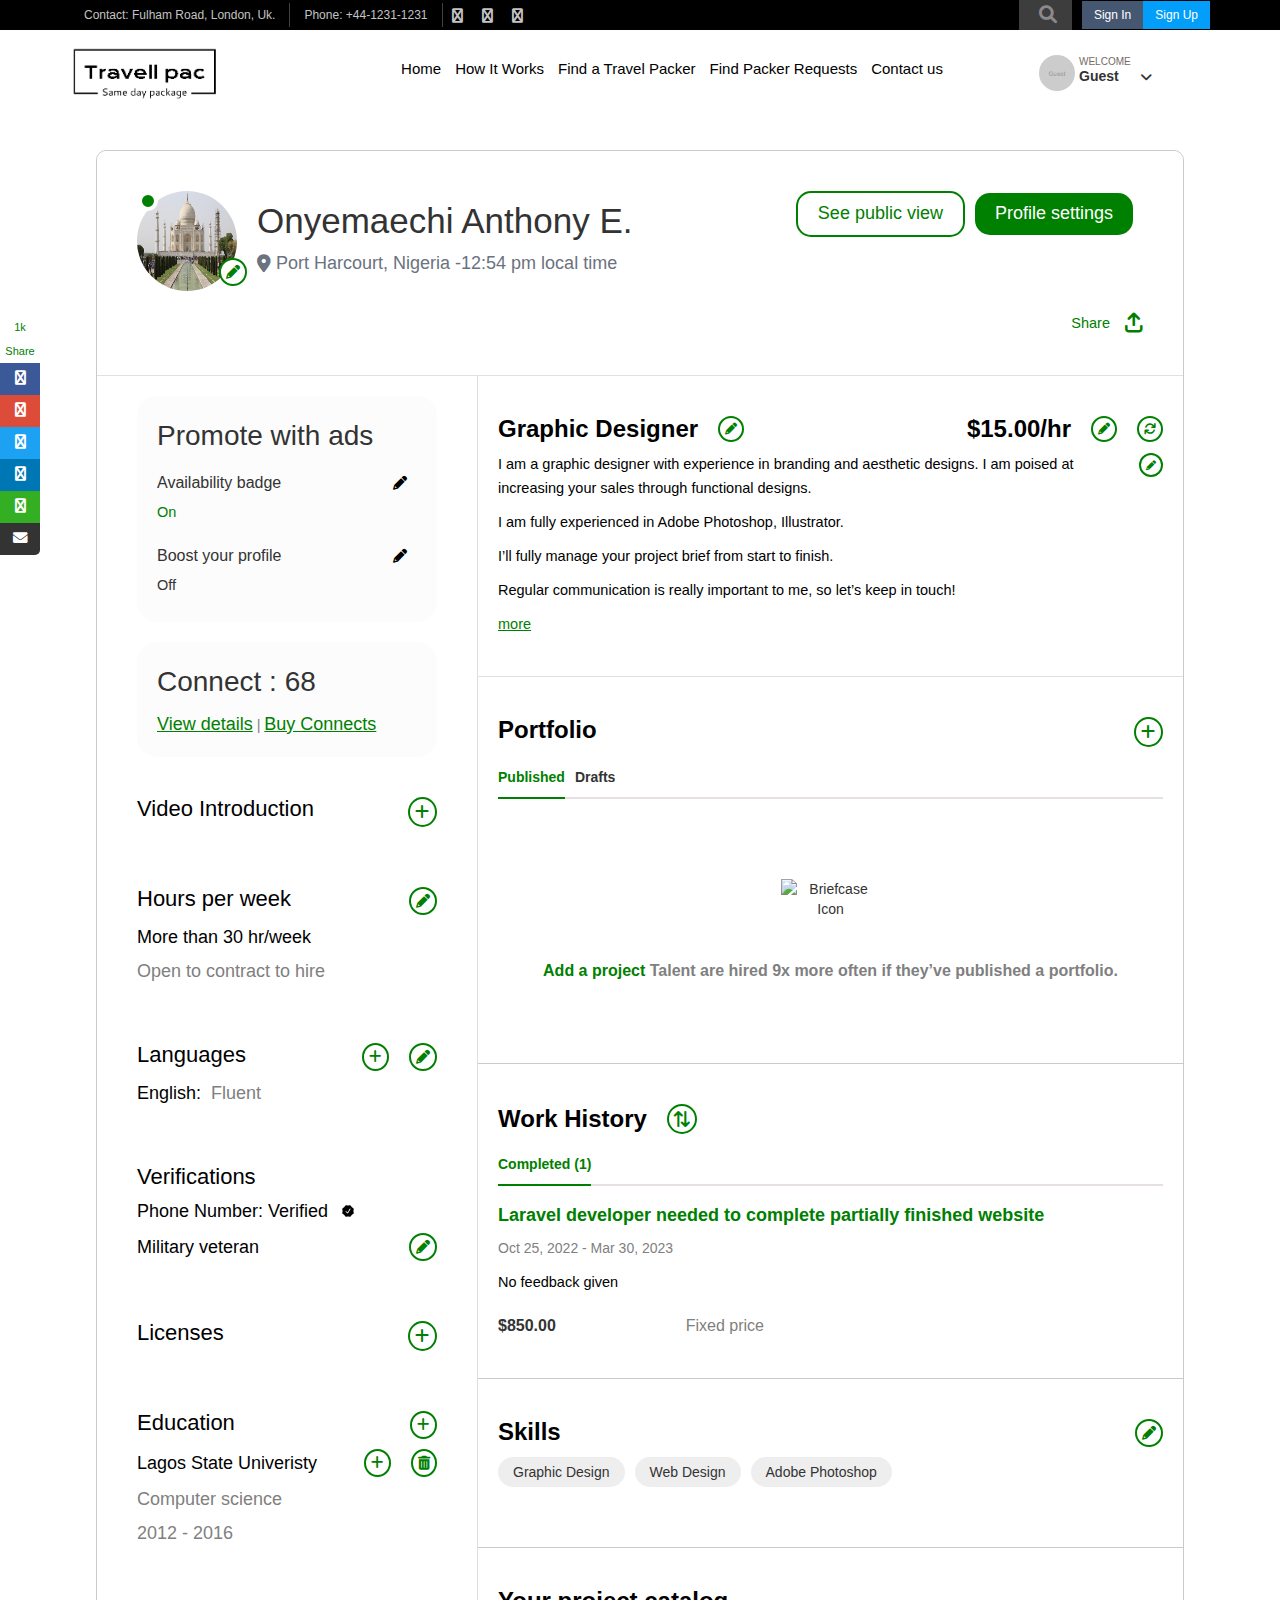
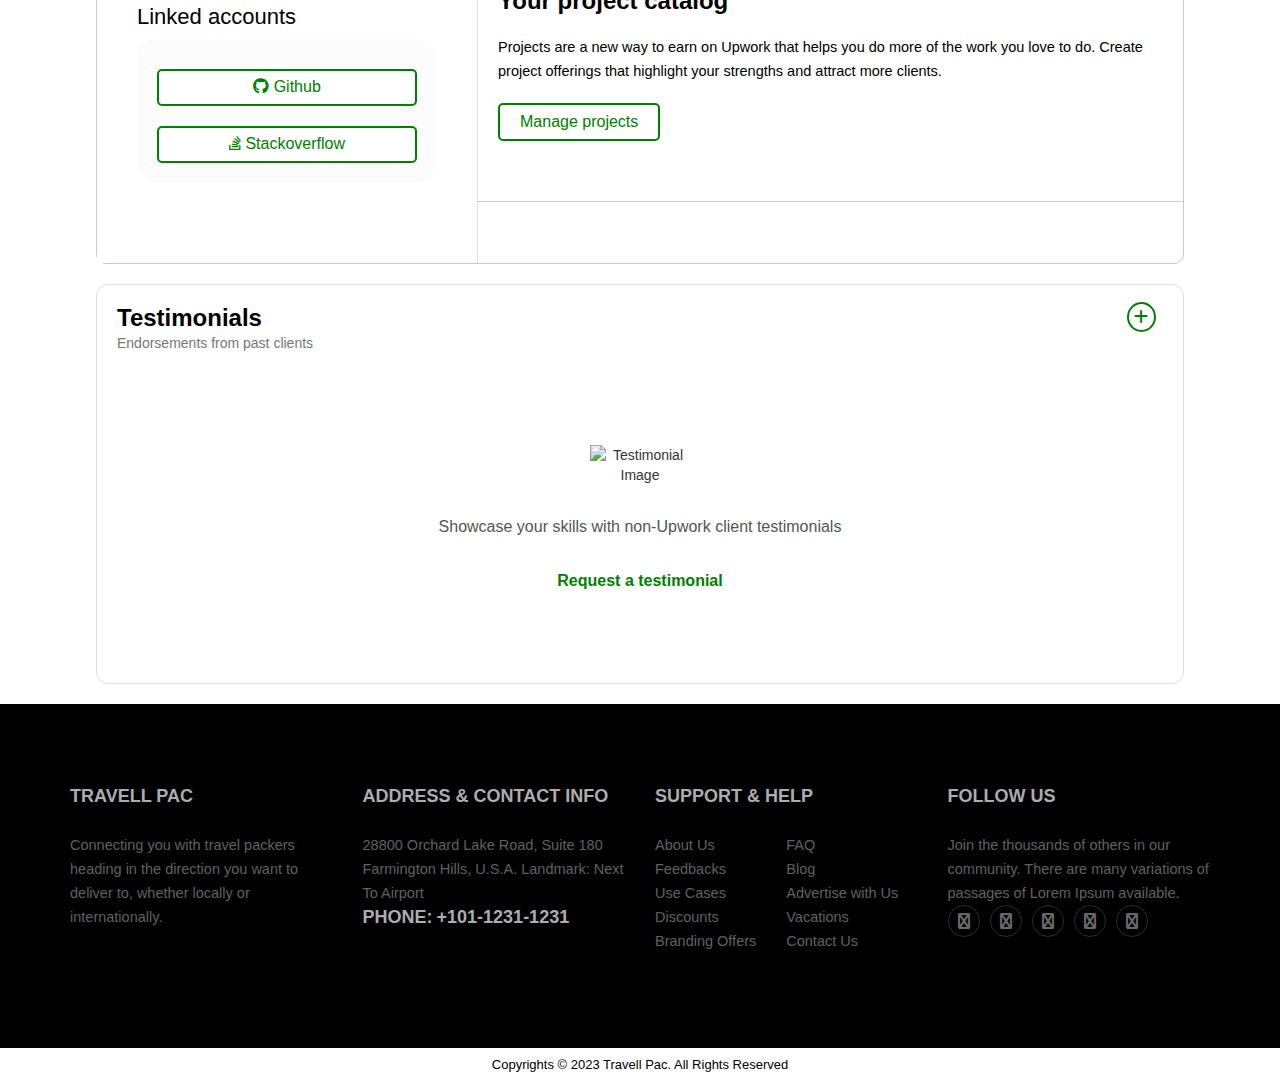
==== commit 4d6f2bf6: "mobile responsive profile" ====
--- a/index.html
+++ b/index.html
@@ -368,13 +368,25 @@
                                     <i class="fa fa-pencil"></i>
                                 </div>
                             </div>
-
+                            <!-- Desktop view -->
                             <div class="profile-info">
-                                <h3>Onyemaechi Anthony E.</h3>
+                                <h3>Onyemaechi Anthony E.
+                                </h3>
                                 <p><i class="fa-solid fa-location-dot"></i>Port Harcourt, Nigeria - <em
                                         id="localTime"></em>
                                 </p>
                             </div>
+                            
+                        </div>
+                        <!-- ======= Mobile Profile details ========== -->
+                        <div class="profile-info-mobile profile-info">
+                            <div class="profile-title">
+                                <h3>Onyemaechi Anthony E. </h3>
+                                <i class="fa-solid fa-arrow-up-from-bracket"></i>
+                            </div>
+                            <p><i class="fa-solid fa-location-dot"></i>Port Harcourt, Nigeria - <em
+                                    id="localTime"></em>
+                            </p>
                         </div>
                         <div class="profile-actions">
                             <button class="view-public">See public view</button>
@@ -383,7 +395,7 @@
                     </div>
                     <div class="profile-share">
                         <a href="#" class="share-link">
-                            Share <i class="fa-solid fa-arrow-up-from-bracket"></i>
+                            <span>Share </span> <i class="fa-solid fa-arrow-up-from-bracket"></i>
                         </a>
                     </div>
                 </div>
--- a/travel_profile.css
+++ b/travel_profile.css
@@ -60,7 +60,8 @@
 .profile-header {
   display: flex;
   flex-direction: column;
-  padding: 20px;
+  gap: 2rem;
+  padding: 40px;
   border-bottom: 1px solid #e0e0e0;
   border-radius: 10px 10px 0 0;
   background: white;
@@ -82,10 +83,9 @@
 }
 
 .profile-pic img {
-  width: 80px;
-  height: 80px;
+  width: 100px;
+  height: 100px;
   border-radius: 50%;
-  border: 2px solid #e0e0e0;
 }
 
 .status-dot {
@@ -94,7 +94,7 @@
   left: 1px;
   width: 20px;
   height: 20px;
-  background-color: #00a775;
+  background-color: green;
   border-radius: 50%;
   border: 4px solid white;
 }
@@ -114,6 +114,9 @@
   display: flex;
   flex-direction: column;
   gap: 0.5rem;
+}
+.profile-info-mobile{
+  display: none;
 }
 
 .profile-info h3 {
@@ -200,7 +203,61 @@
   border-right: 1px solid #e0e0e0;
   padding-right: 20px;
 }
-
+/* Tablet Device Screen */
+@media only screen and (max-width: 980px){
+  .profile-container {
+    margin-top: 200px;
+    width: 100%;
+    border-radius:unset;
+    border: none;
+  }
+  .profile-header {
+    border-bottom: 1px solid #e0e0e0;
+    border-top: 1px solid #e0e0e0;
+    border-radius:unset;
+    flex-direction: row;
+    padding: 40px 20px;
+    width: 100%;
+  }
+  .profile-content{
+    width: 100%;
+  }
+  .profile-actions{
+    display: none;
+  }
+  .profile-info{
+    display: none;
+  }
+  .profile-info p{
+    display: block;
+    
+  }
+  .profile-info h3{
+    font-size: 28px;
+
+  }
+ 
+  .profile-info i{
+    color: green;
+    font-size: 24px;
+  }
+  
+  .profile-title{
+    display: flex;
+    align-items:normal;
+    justify-content: space-between;
+    width: 100%;
+  }
+  .profile-info i:hover{
+    color: rgb(6, 190, 6);
+  } 
+  .share-link{
+    display: none;
+  }
+  .profile-info-mobile{
+    display: block;
+  }
+}
 /* ============ Sidebar Section ================ */
 .sidebar {
   width: 50%;
@@ -316,11 +373,21 @@
   font-size: 16px;
   cursor: pointer;
 }
-
-
+/* Mobile Device Screen */
+@media only screen and (max-width: 600px){
+  .profile-main{
+    flex-direction:column-reverse;
+  }
+  .sidebar{
+    width: 100%;
+  }
+  .promote-section{
+    width: 100%;
+  }
+}
 /* Job Title Section Styling */
 .job-title-section {
-  padding: 20px;
+  padding: 40px 20px;
   background-color: white;
   border-bottom: 1px solid #e0e0e0;
 }
@@ -456,7 +523,7 @@
 .container-portfolio {
   width: 100%;
   background-color: white;
-  padding: 20px;
+  padding: 40px 20px;
   text-align: center;
   border-bottom: 1px solid rgb(202, 202, 202);  
 }
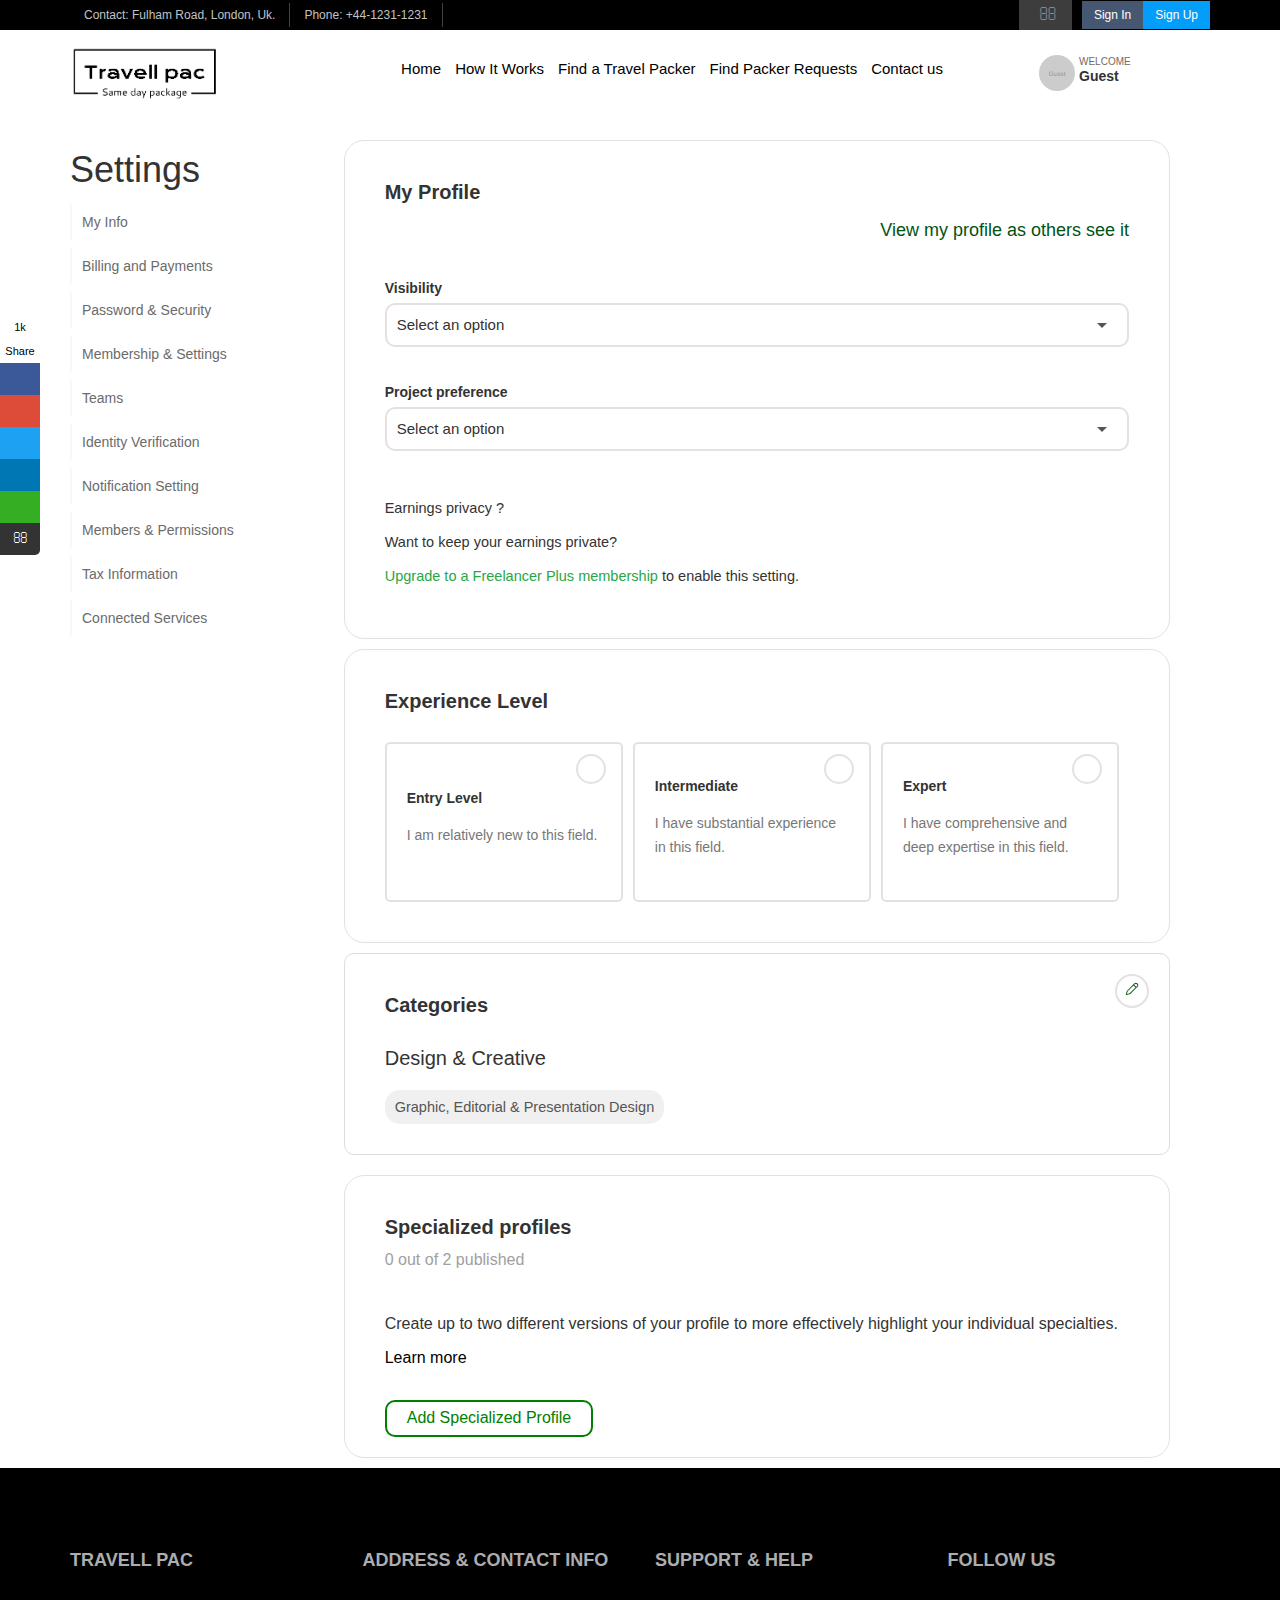
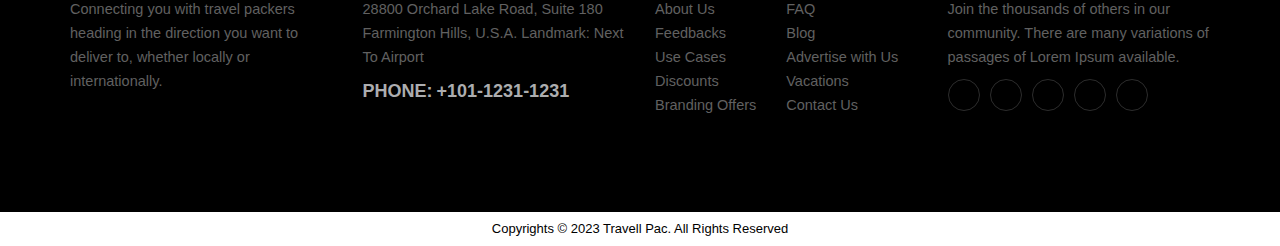
==== commit d651b651: "fix mobile responsive travel-settings" ====
--- a/index.html
+++ b/index.html
@@ -22,8 +22,7 @@
     <!--== ALL CSS FILES ==-->
     <link rel="stylesheet" href="./Travell Pac - Secure Item Delivery via Travel Packers_files/style.css">
     <link rel="stylesheet" href="./Travell Pac - Secure Item Delivery via Travel Packers_files/bootstrap.css">
-    <link rel="stylesheet" href="https://cdnjs.cloudflare.com/ajax/libs/font-awesome/6.0.0-beta3/css/all.min.css">
-    <link rel="stylesheet" href="./travel_profile.css">
+    <link rel="stylesheet" href="./travel_settings.css">
 
     <!-- Canonical Tag -->
     <link rel="canonical" href="https://www.travellpac.com/">
@@ -352,363 +351,177 @@
     </script>
     <!--END HEADER SECTION-->
 
-    <!--====== PROFILE  SECTION ==========-->
+    <!--====== SETTINGS SECTION ==========-->
     <section>
         <div class=" tb-space">
-            <div class="profile-container">
-                <!-- Profile Header -->
-                <div class="profile-header">
-                    <div class="profile-content">
-                        <div class="profile-details">
-                            <div class="profile-pic">
-                                <img src="./Travell Pac - Secure Item Delivery via Travel Packers_files/home2.jpg"
-                                    alt="Profile Picture">
-                                <div class="status-dot"></div>
-                                <div class="edit-icon edit-icons-rate">
-                                    <i class="fa fa-pencil"></i>
-                                </div>
-                            </div>
-                            <!-- Desktop view -->
-                            <div class="profile-info">
-                                <h3>Onyemaechi Anthony E.
-                                </h3>
-                                <p><i class="fa-solid fa-location-dot"></i>Port Harcourt, Nigeria - <em
-                                        id="localTime"></em>
-                                </p>
-                            </div>
-                            
-                        </div>
-                        <!-- ======= Mobile Profile details ========== -->
-                        <div class="profile-info-mobile profile-info">
-                            <div class="profile-title">
-                                <h3>Onyemaechi Anthony E. </h3>
-                                <i class="fa-solid fa-arrow-up-from-bracket"></i>
-                            </div>
-                            <p><i class="fa-solid fa-location-dot"></i>Port Harcourt, Nigeria - <em
-                                    id="localTime"></em>
-                            </p>
-                        </div>
-                        <div class="profile-actions">
-                            <button class="view-public">See public view</button>
-                            <button class="view-public settings">Profile settings</button>
-                        </div>
-                    </div>
-                    <div class="profile-share">
-                        <a href="#" class="share-link">
-                            <span>Share </span> <i class="fa-solid fa-arrow-up-from-bracket"></i>
-                        </a>
-                    </div>
-                </div>
-
-
-                <!-- Profile Sections -->
-                <div class="profile-main">
-                    <!-- Sidebar -->
-                    <div class="sidebar">
-                        <!-- Promote with Ads Section -->
-                        <div class="promote-section">
-                            <div class="section-title">Promote with ads</div>
-                            <div class="promote-item">
-                                <div class="promote-texts">
-                                    <span>Availability badge</span>
-                                    <div class="edit-icons-rate promote-icon">
-                                        <i class="fa fa-pencil"></i>
-                                    </div>
-                                </div>
-                                <span class="status on" style="color: green;">On</span> <!-- Status "On" -->
-                            </div>
-                            <div class="promote-item">
-                                <div class="promote-texts">
-                                    <span>Boost your profile</span>
-                                    <div class="edit-icons-rate promote-icon">
-                                        <i class="fa fa-pencil"></i>
-                                    </div>
-                                </div>
-                                <span class="status on">Off</span> <!-- Status "On" -->
-                            </div>
-
-                        </div>
-
-                        <!-- Connects Section -->
-                        <div class="promote-section">
-                            <div class="section-title">Connect : 68</div>
-
-                            <div class="connect-link">
-                                <a href="#" class="link">View details</a>
-                                <span style="color: grey;">|</span>
-                                <a href="#" class="link">Buy Connects</a>
-                            </div>
-                        </div>
-
-
-                        <!-- Video Introduction & Hours per Week Section -->
-                        <header class="video-header promote-section">
-                            <div class="video-content">
-                                <h3>Video Introduction</h3>
-                                <div class="add-icon edit-icons-rate">
-                                    <i class="fa-solid fa-plus"></i>
-                                </div>
-                            </div>
-                            <div class="video-texts">
-                                <div class="video-content">
-                                    <h3>Hours per week</h3>
-                                    <div class="edit-icons-rate">
-                                        <i class="fa fa-pencil"></i>
-                                    </div>
-                                </div>
-                                <div class="video-other-texts">
-                                    <p>More than 30 hr/week</p>
-                                    <span>Open to contract to hire</span>
-                                </div>
-                            </div>
-                            <div class="video-texts">
-                                <div class="video-content">
-                                    <h3>Languages</h3>
-                                    <div class="edit-icons-rate">
-                                        <i class="fa-solid fa-plus"></i>
-                                        <i class="fa fa-pencil"></i>
-                                    </div>
-                                </div>
-                                <div class="video-other-texts">
-                                    <p>English: <span>Fluent</span></p>
-                                </div>
-                            </div>
-                            <div class="video-texts">
-                                <div class="video-content">
-                                    <h3>Verifications</h3>
-                                </div>
-                                <div class="video-other-texts">
-                                    <p>Phone Number: Verified <span class="bitcoin-icons--verify-filled"
-                                            style="background: black;"></span></p>
-                                    <div class="video-content">
-                                        <p>Military veteran</p>
-                                        <div class="edit-icons-rate">
-                                            <i class="fa fa-pencil"></i>
+            <div class="container tips_1">
+                <div class="settings-container">
+<!-- ============== SIDEBAR SECTION ==================== -->
+<!-- ============== Desktop Screen Section ==================== -->
+                    <nav class="sidebar">
+                        <header>
+                            <h3>Settings</h3>
+                        </header>
+                        <ul>
+                            <li><a href="#">My Info</a></li>
+                            <li><a href="#">Billing and Payments</a></li>
+                            <li><a href="#">Password & Security</a></li>
+                            <li><a href="#">Membership & Settings</a></li>
+                            <li><a href="#">Teams</a></li>
+                            <li><a href="#">Identity Verification</a></li>
+                            <li><a href="#">Notification Setting</a></li>
+                            <li><a href="#">Members & Permissions</a></li>
+                            <li><a href="#">Tax Information</a></li>
+                            <li><a href="#">Connected Services</a></li>
+                        </ul>
+                    </nav>
+<!-- ============== Mobile Screen Section ==================== -->
+                    <div class="settings-container-section">
+                        <h2>Settings</h2>
+                    
+                        <div class="section">
+                          <h3>Billing</h3>
+                          <a href="#" class="settings-item">
+                            Billing & Payments <span class="arrow">→</span>
+                          </a>
+                        </div>
+                    
+                        <div class="section">
+                          <h3>User Settings</h3>
+                          <a href="#" class="settings-item">
+                            Membership & Connects <span class="arrow">→</span>
+                          </a>
+                          <a href="#" class="settings-item">
+                            Contact Info <span class="arrow">→</span>
+                          </a>
+                          <a href="#" class="settings-item">
+                            My Profile <span class="arrow">→</span>
+                          </a>
+                          <a href="#" class="settings-item">
+                            Profile Settings <span class="arrow">→</span>
+                          </a>
+                          <a href="#" class="settings-item">
+                            Get Paid <span class="arrow">→</span>
+                          </a>
+                          <a href="#" class="settings-item">
+                            My Teams <span class="arrow">→</span>
+                          </a>
+                          <a href="#" class="settings-item">
+                            Connected Services <span class="arrow">→</span>
+                          </a>
+                          <a href="#" class="settings-item">
+                            Password & Security <span class="arrow">→</span>
+                          </a>
+                          <a href="#" class="settings-item">
+                            Identity Verification <span class="arrow">→</span>
+                          </a>
+                          <a href="#" class="settings-item">
+                            Notification Settings <span class="arrow">→</span>
+                          </a>
+                        </div>
+                      </div>
+<!-- ====================== MAIN CONTENT SECTION ================= -->                    
+
+                    <div class="main-content">
+                        <div class="profile-section">
+                            <div class="profile-header">
+                                <h3>My Profile</h3>
+
+                                <p class="view-link"><a href="#">View my profile as others see it</a></p>
+                            </div>
+
+                            <div class="form-group">
+                                <label for="visibility">Visibility</label>
+                                <div class="custom-select-container">
+                                    <div class="custom-select" id="custom-select">
+                                        <span class="select-selected">Select an option</span>
+                                        <div class="select-items select-hide">
+                                            <div class="select-option" data-value="option1">Public</div>
+                                            <div class="select-option" data-value="option2">Private</div>
                                         </div>
                                     </div>
                                 </div>
                             </div>
-                            <div class="video-content">
-                                <h3>Licenses</h3>
-                                <div class="add-icon edit-icons-rate">
-                                    <i class="fa-solid fa-plus"></i>
-                                </div>
-                            </div>
-                            <div class="video-texts">
-                                <div class="video-content">
-                                    <h3>Education</h3>
-                                    <div class="edit-icons-rate">
-                                        <i class="fa-solid fa-plus"></i>
-
-                                    </div>
-                                </div>
-                                <div class="video-other-texts">
-                                    <div class="video-content">
-                                        <p>Lagos State Univeristy</p>
-                                        <div class="edit-icons-rate">
-                                            <i class="fa-solid fa-plus"></i>
-                                            <i class="fa-solid fa-trash-can"></i>
+                            <div class="form-group">
+                                <label for="visibility">Project preference</label>
+                                <div class="custom-select-container">
+                                    <div class="custom-select" id="custom-select">
+                                        <span class="select-selected">Select an option</span>
+                                        <div class="select-items select-hide">
+                                            <div class="select-option" data-value="preference1">Project preference</div>
+                                            <div class="select-option" data-value="preference2">Long-term projects</div>
+                                            <div class="select-option" data-value="preference3">Short-term projects
+                                            </div>
                                         </div>
                                     </div>
-                                    <span>Computer science</span>
-                                    <span>2012 - 2016</span>
-                                </div>
-                            </div>
-                            <div class="video-texts">
-                                <div class="video-content">
-                                    <h3>Linked accounts</h3>
-                                </div>
-                                <div class="video-other-texts promote-section">
-                                    <div class="manage-btn cta-btn">
-                                        <i class="fa-brands fa-github"></i> Github
+                                </div>
+                            </div>
+
+                            <div class="earnings-privacy">
+                                <p>Earnings privacy <span class="toolstip">?</span></p>
+                                <p>Want to keep your earnings private?</p>
+                                <p> <a href="#">Upgrade to a Freelancer Plus
+                                        membership</a> to enable this setting.</p>
+                            </div>
+                        </div>
+                        <!-- PROFILE SECTION ENDS=================== -->
+                        <!-- EXPERIENCE SECTION BEGINS=================== -->
+                        <section class=" experience-level profile-section">
+                            <h3>Experience Level</h3>
+                            <div class="experience-options">
+                                <div class="option" data-box="1">
+                                    <div class="entry" data-circle="1">
+                                        <div class="entry-2"> </div>
                                     </div>
-                                    <div class="manage-btn cta-btn">
-                                        <i class="fa-brands fa-stack-overflow"></i> Stackoverflow
+                                    <label for="entry">Entry Level</label>
+                                    <p>I am relatively new to this field.</p>
+                                </div>
+                                <div class="option" data-circle="2">
+                                    <div class="entry" data-box="2">
+                                        <div class="entry-2"> </div>
                                     </div>
-
-                                </div>
-                            </div>
-                        </header>
-
-                    </div>
-
-                    <section>
-                        <!-- Job title -->
-                        <div class="job-title-section">
-                            <div class="title-rate">
-                                <div class="job-title">
-                                    <h3>Graphic Designer</h3>
-                                    <div class="edit-icons-rate">
-                                        <i class="fa fa-pencil"></i>
+                                    <label for="intermediate">Intermediate</label>
+                                    <p>I have substantial experience in this field.</p>
+                                </div>
+                                <div class="option" data-circle="3">
+                                    <div class="entry" data-box="3">
+                                        <div class="entry-2"> </div>
                                     </div>
-                                </div>
-                                <div class="rate">
-                                    <h3>$15.00/hr</h3>
-                                    <div class="edit-icons-rate">
-                                        <i class="fa fa-pencil"></i>
-                                        <i class="fa fa-refresh"></i>
-                                    </div>
-                                </div>
-                            </div>
-                            <div class="job-description">
-                                <div class="job-content">
-                                    <div class="content-icon">
-                                        <p>I am a graphic designer with experience in branding and aesthetic
-                                            designs. I am poised at increasing your sales through functional designs.
-                                        </p>
-                                        <div class="edit-icons-rate">
-                                            <i class="fa fa-pencil"></i>
-                                        </div>
-                                    </div>
-                                    <p>I am fully experienced in Adobe Photoshop, Illustrator.</p>
-                                    <p>I’ll fully manage your project brief from start to finish.</p>
-                                    <p>Regular communication is really important to me, so let’s keep in touch! </p>
-                                    <p><a href="#">more</a></p>
-                                </div>
-
-                            </div>
-                        </div>
-
-                        <!-- ============ PORTFOLIO SECTION =============== -->
-                        <div class="container-portfolio">
-                            <header class="portfolio-header">
-                                <h3>Portfolio</h3>
-                                <div class="add-icon edit-icons-rate">
-                                    <i class="fa-solid fa-plus"></i>
-                                </div>
-                            </header>
-                            <!-- Tabs -->
-                            <div class="tabs">
-                                <div class="line" style="width: 100%;"></div>
-                                <div class="tab active">Published</div>
-                                <div class="tab">Drafts</div>
-                            </div>
-
-                            <!-- Portfolio Icon -->
-                            <div class="portfolio-icon">
-                                <img src="https://cdn-icons-png.flaticon.com/512/190/190411.png" alt="Briefcase Icon">
-
-
-                                <!-- Info Text -->
-                                <div class="info-text"><a href="#" class="add-project">Add a project</a> Talent are
-                                    hired 9x more often if they’ve published a portfolio.
-                                </div>
-
-                                <!-- Add Icon -->
-
-                            </div>
-                        </div>
-
-                        <!-- =========== WORK SECTION =============== -->
-                        <div class="container-portfolio">
-                            <header class="portfolio-header">
-                                <div class="header-content">
-                                    <h3>Work History</h3>
-                                    <div class="add-icon edit-icons-rate">
-                                        <i class="fa-solid fa-arrow-right-arrow-left up-down"></i>
-                                    </div>
-                                </div>
-                            </header>
-                            <!-- Tabs -->
-                            <div class="tabs">
-                                <div class="line" style="width: 100%;"></div>
-                                <div class="tab active">Completed (1)</div>
-
-                            </div>
-
-                            <!-- Work Section -->
-
-                            <div class="job-listing">
-                                <h2>Laravel developer needed to complete partially finished website</h2>
-                                <p class="date">Oct 25, 2022 - Mar 30, 2023</p>
-                                <p>No feedback given</p>
-                                <div class="price-section">
-                                    <p class="price">$850.00</p>
-                                    <p class="fixed-price">Fixed price</p>
-                                </div>
-                            </div>
-
-                        </div>
-                        <!-- ============ SKILLS  SECTION =============== -->
-                        <div class="container-portfolio">
-                            <header class="portfolio-header">
-                                <h3>Skills</h3>
-                                <div class="edit-icons-rate">
-                                    <i class="fa fa-pencil"></i>
-                                </div>
-                            </header>
-
-
-                            <!-- Portfolio Icon -->
-                            <div class="section">
-
-                                <div class="skills-container">
-                                    <div class="skill-tag">Graphic Design</div>
-                                    <div class="skill-tag">Web Design</div>
-                                    <div class="skill-tag">Adobe Photoshop</div>
-                                </div>
-                            </div>
-
-                        </div>
-                        <!-- Skills Section -->
-
-
-                        <!-- ============ PROJECT CATALOGUE SECTION =============== -->
-                        <div class="container-portfolio">
-                            <header class="portfolio-header">
-                                <h3>Your project catalog</h3>
-                            </header>
-
-
-                            <!-- Portfolio Icon -->
-                            <div class="section">
-
-                                <div class="skills-container">
-
-                                    <!--      <div class="section-title">Your project catalog</div> -->
-                                    <div class="project-info">
-                                        <p> Projects are a new way to earn on Upwork that helps you do more of the work
-                                            you
-                                            love
-                                            to do.
-                                            Create project offerings that highlight your strengths and attract more
-                                            clients.
-                                        </p>
-                                    </div>
-                                    <a href="#" class="manage-btn">Manage projects</a>
-                                </div>
-                            </div>
-
-                        </div>
-                    </section>
+                                    <label for="expert">Expert</label>
+                                    <p>I have comprehensive and deep expertise in this field.</p>
+                                </div>
+                            </div>
+                        </section>
+                        <!-- ==================== CATEGORIES SECTION BEGINS ======================= -->
+                        <section class="experience-level profile-section categories">
+                            <h3>Categories</h3>
+                            <div class="categories-text">
+                                <p>Design & Creative</p>
+                                <span class="tag">Graphic, Editorial & Presentation Design</span>
+                                </span>
+                                <button class="edit-btn"><span class="fluent--edit-16-regular" style="background: #025214;"></span></button>
+                        </section>
+
+                        <section class="experience-level profile-section specialized-profiles">
+                            <div class="special-title">
+                                <h3>Specialized profiles</h3>
+                                <p class="publish">0 out of 2 published</p>
+                            </div>
+                            <div class="special-title">
+                                <p>Create up to two different versions of your profile to more effectively highlight
+                                    your
+                                    individual specialties.</p>
+                                <a href="#" class="learn-more">Learn more</a>
+                            </div><button class="add-profile-btn">Add Specialized Profile</button>
+                        </section>
+
+                    </div>
                 </div>
             </div>
-
-            <!-- =============== TESTIMONIAL SECTION ================ -->
-            <div class="profile container testimonial-container">
-                <div class="testimonial-header">
-                    <h3>Testimonials</h3>
-                    <p>Endorsements from past clients</p>
-                    <div class="add-testimonial-icon">
-                        <div class="add-icon edit-icons-rate">
-                            <i class="fa-solid fa-plus"></i>
-                        </div>
-                    </div>
-                </div>
-                <div class="testimonial-content">
-                    <img src="https://cdn-icons-png.flaticon.com/128/1365/1365358.png" alt="Testimonial Image">
-                    <p>Showcase your skills with non-Upwork client testimonials</p>
-                    <a href="#" class="request-link">Request a testimonial</a>
-                </div>
-            </div>
-        </div>
-        </div>
-
-
-
+        </div>
         </div>
     </section>
-    <!--====== END PROFILE SECTION  ==========-->
+    <!--====== END SETTINGS SECTION  ==========-->
 
     <!--====== FOOTER 1 ==========-->
 
@@ -806,7 +619,7 @@
     <script src="./Travell Pac - Secure Item Delivery via Travel Packers_files/select-opt.js.download"></script>
     <script src="./Travell Pac - Secure Item Delivery via Travel Packers_files/slick.js.download"></script>
     <script src="./Travell Pac - Secure Item Delivery via Travel Packers_files/custom.js.download"></script>
-    <script src="./travel_profile.js"></script>
+    <script src="./travel_settings_script.js"></script>
     <script>
         $('.multiple-items').slick({
             dots: true,
--- a/travel_settings.css
+++ b/travel_settings.css
@@ -0,0 +1,475 @@
+* {
+    margin: 0;
+    padding: 0;
+    box-sizing: border-box;
+}
+
+:root {
+    --gray: rgb(230, 224, 224);
+    --light-gray: rgb(248, 248, 248);
+    --deep-gray: rgb(160, 160, 160);
+    --deep-green: #025214;
+    --light-green: #029b26;
+}
+/* ========= links ========== */
+/* unvisited link */
+a:link {
+    color: black;
+  }
+  
+  /* visited link */
+  a:visited {
+    color: black;
+  }
+  
+  /* selected link */
+  a:active {
+    color: black;
+  }
+  
+body {
+    font-family: Arial, sans-serif;
+}
+
+.settings-container {
+    display: flex;
+    flex-direction: row;
+    width: 120rem;
+    gap: 10rem;
+}
+
+@media only screen and (max-width:600px) {
+    .settings-container {
+        flex-direction: column;
+        width: 100%;
+    }
+}
+
+.sidebar ul {
+    list-style-type: none;
+}
+
+.sidebar ul li {
+    margin-bottom: 20px;
+}
+
+.sidebar ul li a {
+    text-decoration: none;
+    color: #6b6b6b;
+    font-weight: 500;
+    font-size: 14px;
+    padding: 10px;
+    border-left: 2px solid var(--light-gray);
+}
+
+.sidebar ul li a:hover {
+    color: var(--light-green);
+    border-left: 2px solid var(--light-green);
+}
+
+.main-content {
+    flex-grow: 1;
+    width: 68%;
+}
+.settings-container-section {
+    display: none;
+  }
+@media only screen and (max-width: 600px){
+    .settings-container {
+        gap: unset;
+    }
+    .sidebar{
+        display: none;
+    }
+    .main-content {
+        width: 100%;
+    }
+    .settings-container-section {
+        background-color: white;
+        padding: 20px;
+        border-radius: 8px;
+        margin-top: 200px;
+        width: 100%;
+        display: block;
+      }
+      
+      h2 {
+        margin-bottom: 20px;
+        font-family: unset;
+      }
+      
+      .section h3 {
+        font-size: 20px;
+        margin-bottom: 10px;
+        color: #333;
+      }
+      
+      .settings-item {
+        display: flex;
+        justify-content: space-between;
+        align-items: center;
+        text-decoration: none;
+        padding: 20px 0;
+        font-size: 18px;
+        border-bottom: 1px solid #ddd;
+        transition: background-color 0.3s ease;
+      }
+      
+      .arrow {
+        font-size: 18px;
+        color: #333;
+      }
+      
+      .settings-item:last-child {
+        border-bottom: 1px solid #ddd;
+      }
+      .view-link{
+        text-align: left;
+      }
+}
+header h3 {
+    font-size: 36px;
+    font-weight: 400;
+    margin-bottom: 20px;
+}
+
+/* Profile Section begins */
+
+
+.profile-section {
+    background-color: white;
+    padding: 20px 40px;
+    margin: 10px auto;
+    width: 100%;
+    border: solid 1px var(--gray);
+    border-radius: 20px;
+    display: flex;
+    flex-direction: column;
+    gap: 20px;
+}
+
+h3 {
+    font-size: 20px;
+    margin-bottom: 10px;
+}
+
+.header {
+    display: flex;
+    justify-content: space-between;
+    align-items: center;
+}
+
+.header h3 {
+    margin: 0;
+    font-size: 2.5rem;
+    font-weight: normal;
+}
+
+.view-link {
+    display: block;
+    text-align: right;
+    padding: 5px 0px;
+}
+
+.view-link a {
+    color: var(--deep-green);
+    text-decoration: none;
+    font-size: 1.8rem;
+    font-weight: normal;
+
+}
+
+.view-link a:hover {
+    color: var(--light-green);
+}
+
+.select-arrow-active:after {
+    border-color: transparent transparent #555 transparent;
+}
+
+/* Select option field */
+.custom-select-container {
+    width: 100%;
+    position: relative; 
+    border: solid 2px var(--gray);
+    border-radius: 10px;
+    cursor: pointer;
+    padding: 8px 10px;
+    display: flex;
+    justify-content: space-between;
+    flex-direction: column;
+    
+}
+.custom-select-container:focus,
+.custom-select-container:hover {
+    border-color: var(--deep-gray);
+    outline: none;
+}
+
+.custom-select {
+    position: relative;
+    font-size: 16px;
+    width: 100%;
+}
+
+.select-selected {
+    font-size: 1.5rem;
+    width: 100%;
+    padding-right: 80%;
+}
+@media only screen and (max-width:600px) {
+    .select-selected  {
+        padding-right: 50%;
+    }
+}
+
+.select-selected:after {
+    content: "";
+    position: absolute;
+    top: 10px;
+    right: 10px;
+    border: 5px solid transparent;
+    border-color: #555 transparent transparent transparent;
+}
+
+.select-items {
+    position: absolute;
+    background-color: white;
+    top: 4rem;
+    left: 0;
+    right: 0;
+    border-radius: 5px;
+    z-index: 99;
+    box-shadow: 0 4px 6px rgba(0, 0, 0, 0.1);
+    width: 25rem;
+}
+
+.select-items .select-option {
+    padding: 10px;
+    cursor: pointer;
+    transition: background-color 0.3s ease;
+}
+
+.select-items .select-option:hover {
+    background-color: var(--light-gray);
+    /* Custom hover color */
+    color: black;
+}
+
+.select-hide {
+    display: none;
+}
+
+/* Profile Section ends */
+/* end select option */
+
+/* ==========Experience Section Begins =========== */
+
+.earnings-privacy p {
+    margin: 10px 0;
+}
+
+.tooltip {
+    background-color: green;
+    border-radius: 50%;
+    padding: 0 7px;
+    font-size: 0.9rem;
+    cursor: pointer;
+    color: white;
+}
+
+.earnings-privacy a {
+    color: #28a745;
+    text-decoration: none;
+}
+
+.earnings-privacy a:hover {
+    text-decoration: underline;
+}
+
+.experience-level{
+    display: flex;
+    flex-direction: column;
+    justify-content: center;
+    width: 100%;
+    
+}
+
+.experience-options {
+    display: flex;
+    gap: 10px;
+    justify-content: between;
+    align-items: center;
+    width: 100%;
+    padding-bottom: 20px;
+    
+}
+
+.experience-options .option {
+    border: 2px solid var(--gray);
+    border-radius: 5px;
+    padding: 20px;
+    flex-grow: 1;
+    width: 250px;
+    height: 160px;
+    transition: background-color 0.3s ease, border-color 0.3s ease;
+    position:relative;
+    display: flex;
+    flex-direction: column;
+    justify-content: center;
+}
+@media only screen and (max-width:600px) {
+    .experience-options   {
+        flex-direction: column;
+        justify-content: flex-start;
+        align-items: start;
+    }
+    .experience-options .option {
+        width: 100%;
+    }
+}
+
+.experience-options .option.active, .experience-options .option:hover{
+    background: var(--light-gray);
+    border-color: var(--deep-green);
+    cursor: pointer;
+}
+.option p {
+    margin-top: 10px;
+    font-size: 14px;
+    color: #777;
+}
+.entry{
+    width: 30px;
+    height: 30px;
+    border: 2px solid var(--gray);
+    border-radius: 100%;
+    display: flex;
+    align-items: center;
+    justify-content: center;
+    position: absolute; 
+    right: 15px;
+    top: 10px;
+    padding: 0px;
+    transition: background-color 0.3s ease, border-color 0.3s ease;;
+}
+.entry.active{
+    background: var(--deep-green);
+    border-color: transparent;
+}
+.entry-2{
+    width: 15px;
+    height: 15px;
+    border: 1px solid var(--gray);
+    border-radius: 100%;
+    line-height: 15px;
+    display: none;
+    margin: 0px;
+}
+.entry-2.active{
+    border-color: white;
+    display: block;
+}
+
+/* ============= EXPERIENCE SECTION ENDS  ===================== */
+/* ============= CATEGORIES SECTION BEGINS  ===================== */
+.categories span {
+    background-color: #e7f4fa;
+    padding: 5px 10px;
+    color: #333;
+    border-radius: 5px;
+}
+
+.categories {
+    position: relative;
+    border: 1px solid #ddd;
+    border-radius: 10px;
+    margin-bottom: 20px;
+    display: flex;
+    align-items: start;
+}
+
+.categories .tag {
+    display: inline-block;
+    background-color: #f0f0f0;
+    padding: 5px 10px;
+    border-radius: 15px;
+    color: #555;
+}
+.categories-text{
+    display: flex;
+    flex-direction: column;
+    gap: 1rem;
+}
+.categories-text p{
+    font-size: 20px;
+    font-weight: normal;
+}
+
+.categories .edit-btn {
+    position: absolute;
+    top: 20px;
+    right: 20px;
+    background: none;
+    border: 2px solid var(--gray);
+    border-radius: 100%;
+    padding: 5px;
+    cursor: pointer;
+}
+.categories .edit-btn:hover {
+    background: var(--light-gray);
+    cursor: pointer;
+}
+/* =============== SPECIAL PROFILE SECTION BEGINS ============ */
+.specialized-profiles {
+    display: flex;
+    align-items: start;
+    gap: 3rem;
+}
+.special-title{
+    display: flex;
+    flex-direction: column;
+    
+
+}
+.special-title p, .special-title a{
+    font-size: 16px;
+}
+.publish{
+    color: var(--deep-gray);
+}
+ .add-profile-btn {
+    background-color: #fff;
+    border: 2px solid green;
+    color: green;
+    padding: 5px 20px;
+    border-radius: 10px;
+    font-size: 16px;
+    cursor: pointer;
+}
+
+.specialized-profiles .add-profile-btn:hover {
+    background-color: green;
+    color: white;
+}
+
+.learn-more {
+    color: green;
+    text-decoration: none;
+    font-size: 14px;
+}
+
+.fluent--edit-16-regular {
+    display: inline-block;
+    width: 14px;
+    height: 14px;
+    padding: 2px;
+    --svg: url("data:image/svg+xml,%3Csvg xmlns='http://www.w3.org/2000/svg' viewBox='0 0 16 16'%3E%3Cpath fill='%23000' d='M14.236 1.764a2.62 2.62 0 0 0-3.707 0L2.657 9.636a2.96 2.96 0 0 0-.772 1.354l-.87 3.386a.5.5 0 0 0 .61.608l3.385-.869a2.95 2.95 0 0 0 1.354-.772l7.872-7.872a2.62 2.62 0 0 0 0-3.707m-3 .707a1.621 1.621 0 1 1 2.293 2.293l-.779.779l-2.293-2.293zM9.75 3.957l2.293 2.293l-6.386 6.386a1.95 1.95 0 0 1-.896.51l-2.567.66l.66-2.567a1.94 1.94 0 0 1 .51-.896z'/%3E%3C/svg%3E");
+    background-color: currentColor;
+    -webkit-mask-image: var(--svg);
+    mask-image: var(--svg);
+    -webkit-mask-repeat: no-repeat;
+    mask-repeat: no-repeat;
+    -webkit-mask-size: 100% 100%;
+    mask-size: 100% 100%;
+  }